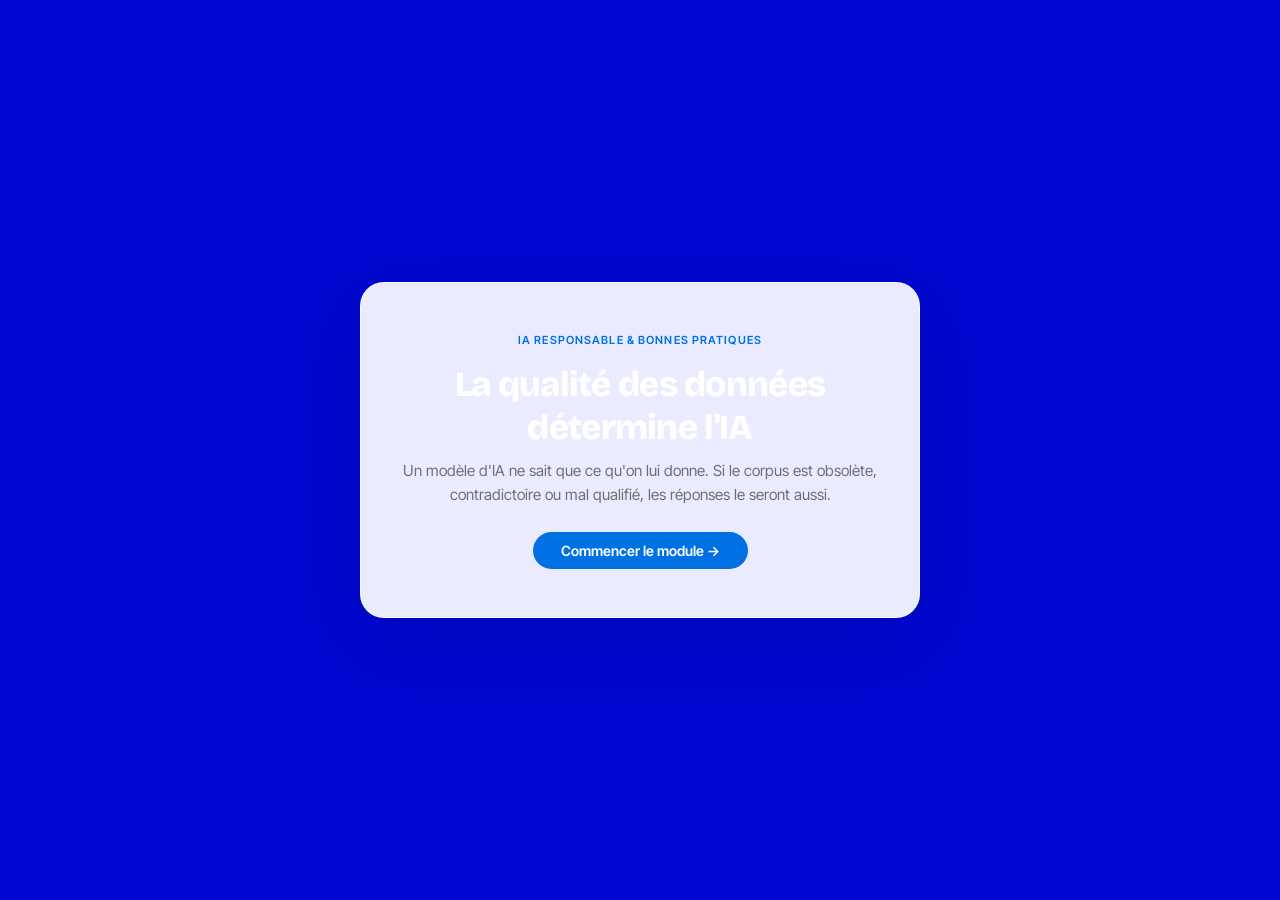
==== data/index.html @ 302d1ac9 "fix: retours client SNCF + remplacement des 9 vidéos d'intro Fixes : - Cover & celebration : carte b" ====
<!DOCTYPE html>
<html lang="fr"><head><meta charset="UTF-8"><meta name="viewport" content="width=device-width,initial-scale=1.0">
<title>Données — IA Responsable</title>
<link rel="stylesheet" href="css/style.css">
<link rel="stylesheet" href="../_shared/scenario.css">
<link href="https://fonts.googleapis.com/css2?family=Bricolage+Grotesque:wght@400;500;600;700;800&family=Inter+Tight:wght@300;400;500;600;700&display=swap" rel="stylesheet">
</head><body>
<div class="cover-page" id="coverPage" style="background:#0008CF">

  <div class="cover-content" style="color:#fff">
    <div class="cover-subtitle">IA Responsable &amp; Bonnes Pratiques</div>
    <h1>La qualité des données détermine l'IA</h1>
    <p>Un modèle d'IA ne sait que ce qu'on lui donne. Si le corpus est obsolète, contradictoire ou mal qualifié, les réponses le seront aussi.</p>
    <button class="cover-start-btn" id="coverStartBtn">Commencer le module &#8594;</button>
  </div>
</div>
<div class="course-layout">
<aside class="sidebar" role="navigation" style="display:none"></aside>
<main class="main-content">
<div class="step-container active" id="step-0">
  <div class="step-hero">
    <div class="step-number">Étape 1 sur 7</div>
    <h2>Introduction</h2>
    <p class="hero-subtitle">La qualité des données conditionne la fiabilité d'un système d'IA. Découvrons pourquoi.</p>
  </div>
<div class="content-section" style="text-align:center"><div class="video-intro animate-in"><video controls playsinline style="max-width:100%;width:100%;border-radius:14px"><source src="intro.mp4" type="video/mp4"></video></div></div>
<div class="content-section">

  </div>
</div>
<div class="step-container" id="step-1">
  <div class="step-hero">
    <div class="step-number">Étape 2 sur 7</div>
    <h2>Impact d'un corpus de mauvaise qualité</h2>
    <p class="hero-subtitle">Trois dimensions clés dans un système RAG.</p>
  </div>
<div class="content-section">
  <div class="animate-in"><p>Un système <strong>RAG</strong> (Retrieval-Augmented Generation) recherche d'abord les documents pertinents dans un corpus, puis génère une réponse à partir de ces documents. La qualité du corpus conditionne la qualité des réponses.</p></div>
  <div class="animate-in"><p>Quand la donnée n'est pas maîtrisée, les <strong>conséquences</strong> apparaissent dans trois dimensions :</p>
  <ol>
    <li><strong>Data drift</strong> &rarr; Les documents indexés deviennent obsolètes alors que les procédures évoluent.</li>
    <li><strong>Contradictions</strong> &rarr; Plusieurs versions d'un même document coexistent et l'IA alterne ses réponses.</li>
    <li><strong>Traçabilité</strong> &rarr; Sans citation des sources, impossible de vérifier ou corriger une réponse.</li>
  </ol></div>
  <div class="divider"></div>
  <div class="matching-container animate-in">
    <h4>Complétez les phrases</h4>
    <p style="font-size:.85rem;color:var(--text-muted)">Associez chaque problème de données à un exemple concret.</p>
    <div class="matching-grid">
      <div class="match-col match-left">
        <div class="match-item" role="button" tabindex="0" data-match="0">Data drift</div>
        <div class="match-item" role="button" tabindex="0" data-match="1">Contradictions entre documents</div>
        <div class="match-item" role="button" tabindex="0" data-match="2">Absence de traçabilité</div>
      </div>
      <div class="match-col match-right">
        <div class="match-item" role="button" tabindex="0" data-match="1">Deux versions d'une note RH coexistent : un agent reçoit 2 jours de congés, un autre 3 jours pour la même demande.</div>
        <div class="match-item" role="button" tabindex="0" data-match="0">Une procédure de maintenance a été révisée en 2025, mais le corpus contient encore la version de 2023.</div>
        <div class="match-item" role="button" tabindex="0" data-match="2">L'IA fournit une réponse sans citer ses sources : impossible de la vérifier ou d'identifier le document à corriger.</div>
      </div>
    </div>
    <div class="dnd-feedback"></div>
  </div>


</div></div>
<div class="step-container" id="step-2">
  <div class="step-hero">
    <div class="step-number">Étape 3 sur 7</div>
    <h2>Quelles pratiques pour fiabiliser le corpus ?</h2>
    <p class="hero-subtitle">4 leviers concrets pour garantir la qualité des données qui alimentent l'IA.</p>
  </div>
<div class="content-section">
    <div class="flip-cards-grid animate-in">
      <div class="flip-card"><div class="flip-card-inner"><div class="flip-card-front"><h4>Qualification du corpus</h4><span class="flip-hint">Cliquez pour découvrir</span></div><div class="flip-card-back"><p>Avant indexation, chaque document doit être qualifié : date de validité, propriétaire identifié, statut confirmé (en vigueur, archivé, brouillon). Les documents périmés ou en doublon sont exclus. C'est le principe du « corpus IA Ready » : rien n'entre sans validation préalable.</p><span class="flip-hint">Cliquez pour fermer</span></div></div></div>
      <div class="flip-card"><div class="flip-card-inner"><div class="flip-card-front"><h4>Revues régulières</h4><span class="flip-hint">Cliquez pour découvrir</span></div><div class="flip-card-back"><p>Mettez en place des cycles de revue trimestriels avec les experts métier. Vérifiez que les documents indexés correspondent aux versions en vigueur. Automatisez les alertes lorsqu'un document source est modifié sans que le corpus IA soit synchronisé. Objectif : aucun document obsolète ne reste plus de 30 jours.</p><span class="flip-hint">Cliquez pour fermer</span></div></div></div>
      <div class="flip-card"><div class="flip-card-inner"><div class="flip-card-front"><h4>Traçabilité des sources</h4><span class="flip-hint">Cliquez pour découvrir</span></div><div class="flip-card-back"><p>Chaque réponse de l'IA doit citer explicitement le ou les documents sources : titre, date de mise à jour, propriétaire. L'utilisateur peut alors vérifier la pertinence de la source et signaler une incohérence. La traçabilité transforme l'IA en assistant vérifiable et corrigeable.</p><span class="flip-hint">Cliquez pour fermer</span></div></div></div>
      <div class="flip-card"><div class="flip-card-inner"><div class="flip-card-front"><h4>Gouvernance automatisée</h4><span class="flip-hint">Cliquez pour découvrir</span></div><div class="flip-card-back"><p>Industrialisez les contrôles qualité : détection automatique des doublons, vérification de la fraîcheur, analyse de cohérence entre documents portant sur le même sujet, note de fiabilité. La gouvernance comme code remplace la gouvernance comme intention et garantit la qualité en continu.</p><span class="flip-hint">Cliquez pour fermer</span></div></div></div>
    </div>
<div class="animate-in"><div class="highlight-box"><strong>Maîtriser la qualité des données ne demande pas une expertise technique avancée, mais une discipline structurée : qualifier, réviser, tracer, gouverner.</strong></div></div>
</div></div>
<div class="step-container" id="step-3">
  <div class="step-hero">
    <div class="step-number">Étape 4 sur 7</div>
    <h2>Scénario : un corpus IA en dérive</h2>
    <p class="hero-subtitle">Le chatbot interne se trompe sur des questions courantes. D'où ça vient ?</p>
  </div>
  <div class="content-section">
    <div class="scenario" data-scenario>
      <div class="scenario-context">
        <div class="scenario-persona-photo" style="background-image:url('../_shared/img/Lea.jpg')"></div>
        <div>
          <div class="scenario-persona-meta">Léa · Référente données</div>
          <p>Votre chatbot interne s'appuie sur un corpus de procédures internes (RAG). Depuis 3 semaines, les utilisateurs signalent des réponses incohérentes sur des questions de congés. Aucun changement n'a eu lieu côté modèle.</p>
        </div>
      </div>
      <p class="scenario-prompt">Quelle hypothèse vérifiez-vous en priorité ?</p>
      <div class="scenario-choices">
        <button type="button" class="scenario-choice" data-correct="false" data-feedback="<strong>Pas le bon niveau.</strong> Le modèle n'a pas changé. Le problème est presque toujours dans les <em>données</em> récupérées par le RAG, pas dans le modèle lui-même."><span class="scenario-choice-letter">A</span><span>Le modèle IA a vieilli, il faudrait le remplacer par une version plus récente.</span></button>
        <button type="button" class="scenario-choice" data-correct="true" data-feedback="<strong>Bonne réponse.</strong> Quand un chatbot RAG donne des réponses incohérentes alors que le modèle n'a pas changé, c'est le corpus qui a dérivé : nouvelle version de procédure mal indexée, ancienne version pas retirée, doublons. C'est la qualité des données, pas du modèle."><span class="scenario-choice-letter">B</span><span>Le corpus contient sans doute deux versions de la procédure congés, et le RAG renvoie tantôt l'une tantôt l'autre.</span></button>
        <button type="button" class="scenario-choice" data-correct="false" data-feedback="<strong>Pas la cause.</strong> Le bruit utilisateur est rarement la cause, surtout quand plusieurs personnes signalent la même incohérence. Le problème est en amont, dans le corpus."><span class="scenario-choice-letter">C</span><span>Les utilisateurs posent leurs questions de manière trop floue.</span></button>
      </div>
      <div class="scenario-feedback"></div>
    </div>
  </div>
</div>
<div class="step-container" id="step-4"><div class="step-hero"><div class="step-number">Étape 5 sur 7</div><h2>Quiz</h2><p class="hero-subtitle">Testez vos connaissances.</p></div><div class="content-section"><div class="quiz-container"><div class="quiz-score-bar animate-in"><span class="score-label">Score</span><div class="score-track"><div class="score-fill" style="width:0%"></div></div><span class="score-value" id="quizScoreVal">0%</span></div><div class="quiz-question animate-in"><div class="quiz-timer"><span>&#9201;</span><div class="quiz-timer-bar"><div class="quiz-timer-fill"></div></div></div><div class="question-number">Question 1 / 2</div><h4>Dans un système RAG, que signifie « l'IA ne sait que ce que son corpus lui donne » ?</h4><div class="quiz-options"><div class="quiz-option" role="button" tabindex="0" data-correct="false"><span class="option-letter">A</span><span>L'IA invente toujours ses réponses à partir de ses connaissances générales.</span></div><div class="quiz-option" role="button" tabindex="0" data-correct="true"><span class="option-letter">B</span><span>L'IA cherche d'abord dans un corpus interne, puis génère sa réponse à partir de ces documents.</span></div><div class="quiz-option" role="button" tabindex="0" data-correct="false"><span class="option-letter">C</span><span>L'IA recopie mot pour mot les documents du corpus sans reformulation.</span></div></div><button class="quiz-validate-btn" disabled>Valider</button><div class="quiz-feedback" data-correct-text="Exact. Un RAG fonctionne en deux temps : récupération puis génération. La qualité du corpus détermine la qualité de la réponse." data-incorrect-text="Réponse B. L'IA cherche d'abord dans le corpus, puis génère sa réponse à partir des documents trouvés."></div></div><div class="quiz-question animate-in"><div class="quiz-timer"><span>&#9201;</span><div class="quiz-timer-bar"><div class="quiz-timer-fill"></div></div></div><div class="question-number">Question 2 / 2</div><h4>Qu'est-ce que le « data drift » dans le contexte d'un corpus IA ?</h4><div class="quiz-options"><div class="quiz-option" role="button" tabindex="0" data-correct="false"><span class="option-letter">A</span><span>Une panne serveur entraînant une perte de données.</span></div><div class="quiz-option" role="button" tabindex="0" data-correct="true"><span class="option-letter">B</span><span>Les documents indexés deviennent obsolètes parce que les procédures évoluent sans mise à jour du corpus.</span></div><div class="quiz-option" role="button" tabindex="0" data-correct="false"><span class="option-letter">C</span><span>L'IA modifie elle-même les documents du corpus.</span></div></div><button class="quiz-validate-btn" disabled>Valider</button><div class="quiz-feedback" data-correct-text="Exact. Le data drift est l'écart progressif entre le corpus et la réalité en vigueur. Les revues régulières le préviennent." data-incorrect-text="Réponse B. Le data drift désigne l'obsolescence progressive du corpus quand les évolutions métier ne sont pas répercutées."></div></div><div class="quiz-retry-msg" style="display:none"><p>Score insuffisant.</p><button class="quiz-retry-btn quiz-validate-btn">Revoir</button></div></div></div></div><div class="step-container" id="step-5"><div class="step-hero"><div class="step-number">Étape 6 sur 7</div><h2>Synthèse</h2><p class="hero-subtitle">Ce que vous avez appris.</p></div><div class="content-section"><div class="animate-in"><div class="progress-circle-wrap"><div class="progress-circle"><svg width="180" height="180" viewBox="0 0 180 180"><circle class="bg" cx="90" cy="90" r="78"/><circle class="fg-stroke" cx="90" cy="90" r="78" stroke-dasharray="490.09" stroke-dashoffset="490.09"/></svg><div class="circle-text">—</div></div></div></div><div class="animate-in"><div class="highlight-box"><strong>Félicitations &#127881; ! Vous avez exploré les enjeux de qualité des données dans un système d'IA et les pratiques pour fiabiliser un corpus.</strong></div></div><div class="animate-in"><h3>Vous avez appris à :</h3><ol class="numbered-list"><li><span><strong>Comprendre le mécanisme RAG</strong> : récupération de documents puis génération de la réponse, et l'impact direct de la qualité du corpus sur la fiabilité des réponses.</span></li><li><span><strong>Identifier les principaux risques</strong> : data drift, contradictions entre documents, absence de traçabilité des sources.</span></li><li><span><strong>Appliquer quatre pratiques clés</strong> : qualification du corpus, revues régulières, traçabilité systématique des sources et gouvernance automatisée.</span></li></ol></div><div class="animate-in"><p>Ces leviers permettent d'obtenir des réponses <strong>plus fiables, à jour et vérifiables</strong>, tout en réduisant les risques liés à des données mal maîtrisées.</p></div></div></div><div class="step-container" id="step-6"><div class="step-celebration"><div class="celebration-grid" id="celebGrid"></div><div class="celebration-content"><div class="badge-icon">&#9878;</div><h2>Félicitations !</h2><p>Vous avez terminé le module <strong>Données — IA Responsable</strong></p><p class="celebration-sub">Appliquez ces bonnes pratiques au quotidien.</p><div class="badge-message"></div></div></div></div><div class="step-navigation"><div class="nav-progress"><div class="progress-bar-bg"><div class="progress-bar-fill"></div></div></div><div class="nav-row"><button class="nav-btn" id="prevBtn" disabled>&#9650;</button><div class="breadcrumb" id="breadcrumb"><span class="breadcrumb-item"><span class="breadcrumb-link active" data-step="0"><span class="step-num">1</span></span></span><span class="breadcrumb-item"><span class="breadcrumb-link" data-step="1"><span class="step-num">2</span></span></span><span class="breadcrumb-item"><span class="breadcrumb-link" data-step="2"><span class="step-num">3</span></span></span><span class="breadcrumb-item"><span class="breadcrumb-link" data-step="3"><span class="step-num">4</span></span></span><span class="breadcrumb-item"><span class="breadcrumb-link" data-step="4"><span class="step-num">5</span></span></span><span class="breadcrumb-item"><span class="breadcrumb-link" data-step="5"><span class="step-num">6</span></span></span><span class="breadcrumb-item"><span class="breadcrumb-link" data-step="6"><span class="step-num">7</span></span></span></div><button class="nav-btn primary" id="nextBtn">&#9660;</button></div></div></main></div><script src="js/scorm.js"></script><script src="js/app.js"></script>
<script src="../_shared/scenario.js"></script>
</body></html>
---- data/css/style.css ----
:root{--brand:#0071e3;--brand-hover:#0077ED;--brand-light:rgba(0,113,227,0.04);--text-primary:#1d1d1f;--text-secondary:#6e6e73;--text-muted:#86868b;--bg:#f5f5f7;--bg-white:#fbfbfd;--border:rgba(0,0,0,0.06);--glass:rgba(255,255,255,0.7);--blur:24px;--success:#34c759;--warning:#ff9f0a;--danger:#ff3b30;--r:14px;--rs:10px;--pill:980px;--tr:0.35s ease}
*,*::before,*::after{box-sizing:border-box;margin:0;padding:0}
html{scroll-behavior:smooth}
body{font-family:"Inter Tight",-apple-system,system-ui,sans-serif;background:var(--bg-white);color:var(--text-primary);line-height:1.7;font-size:15px;-webkit-font-smoothing:antialiased}
h1,h2,h3,h4{font-family:"Bricolage Grotesque",system-ui,sans-serif;line-height:1.2;letter-spacing:-0.02em}
@keyframes fadeIn{from{opacity:0;transform:translateY(8px)}to{opacity:1;transform:translateY(0)}}
@keyframes conic-spin{to{transform:rotate(360deg)}}
@keyframes shimmer{0%{background-position:200% 0}100%{background-position:-200% 0}}
@keyframes bounce-down{0%,100%{transform:translateY(0)}50%{transform:translateY(6px)}}
@keyframes pixel-fade{0%{opacity:0}30%{opacity:.8}100%{opacity:0}}
@keyframes shake{25%{transform:translateX(-4px)}75%{transform:translateX(4px)}}

/* COVER */
.cover-page{position:fixed;inset:0;z-index:9999;display:flex;align-items:center;justify-content:center;background:var(--bg-white);transition:opacity .5s ease}
.cover-grid{position:absolute;inset:0;display:grid;gap:1px;pointer-events:none}
.cover-grid .pixel{border:.5px solid var(--border);pointer-events:auto;transition:background .3s,opacity .5s}
.cover-content{position:relative;z-index:20;text-align:center;max-width:560px;padding:48px 40px;background:rgba(255,255,255,0.92);backdrop-filter:saturate(160%) blur(16px);-webkit-backdrop-filter:saturate(160%) blur(16px);border-radius:24px;box-shadow:0 24px 80px rgba(0,0,0,0.08),0 2px 8px rgba(0,0,0,0.04);border:.5px solid rgba(255,255,255,0.7)}
.cover-subtitle{font-size:.7rem;text-transform:uppercase;letter-spacing:.1em;color:var(--brand);font-weight:600;margin-bottom:14px}
.cover-content h1{font-size:2.2rem;font-weight:800;margin-bottom:10px}
.cover-content p{font-size:.95rem;color:var(--text-secondary);margin-bottom:24px;line-height:1.6}
.cover-start-btn,.step-next-btn,.quiz-validate-btn,.nav-btn.primary,.dnd-check-btn{display:inline-flex;align-items:center;gap:6px;padding:10px 28px;background:var(--brand);color:#fff;border:none;border-radius:var(--pill);font-size:.88rem;font-weight:600;cursor:pointer;transition:all var(--tr);position:relative;overflow:hidden;font-family:"Inter Tight",sans-serif}
.cover-start-btn:hover,.step-next-btn:hover,.quiz-validate-btn:hover,.nav-btn.primary:hover{background:var(--brand-hover);transform:translateY(-1px);box-shadow:0 6px 20px rgba(0,113,227,.2)}
.cover-start-btn::before,.step-next-btn::before,.nav-btn.primary::before{content:"";position:absolute;top:-150%;left:0;right:0;height:400%;background:conic-gradient(transparent 200deg,rgba(255,255,255,.4));animation:conic-spin 4s linear infinite;z-index:-2}
.cover-start-btn::after,.step-next-btn::after,.nav-btn.primary::after{content:"";position:absolute;inset:1.5px;background:var(--brand);border-radius:var(--pill);z-index:-1}
.cover-start-btn:hover::after,.step-next-btn:hover::after,.nav-btn.primary:hover::after{background:var(--brand-hover)}
.quiz-validate-btn:disabled,.dnd-check-btn:disabled{opacity:.3;cursor:not-allowed;transform:none}

/* SIDEBAR NAV */
.step-navigation{position:fixed;top:0;left:0;bottom:0;width:64px;z-index:500;background:var(--glass);backdrop-filter:saturate(180%) blur(var(--blur));-webkit-backdrop-filter:saturate(180%) blur(var(--blur));border-right:.5px solid var(--border);display:flex;flex-direction:column;align-items:center}
.nav-progress{width:3px;flex:0 0 auto;background:rgba(0,0,0,.03);margin:0 auto}
.nav-progress .progress-bar-bg{width:3px;height:100%;background:transparent;overflow:hidden}
.nav-progress .progress-bar-fill,.progress-bar-fill{width:100%;background:linear-gradient(180deg,#7B2FFF,#0071e3,#5ac8fa);background-size:100% 200%;animation:shimmer 3s ease infinite;transition:height .6s ease}
.nav-row{display:flex;flex-direction:column;align-items:center;gap:12px;padding:16px 0;flex:1;justify-content:center;width:100%}
.nav-btn{display:inline-flex;align-items:center;justify-content:center;width:30px;height:30px;padding:0;border:.5px solid var(--border);background:#fff;color:var(--text-primary);border-radius:50%;font-size:.7rem;font-weight:600;cursor:pointer;transition:all var(--tr);flex-shrink:0;overflow:hidden;text-overflow:clip;white-space:nowrap}
.nav-btn:hover{border-color:var(--brand);color:var(--brand)}
.nav-btn:disabled{opacity:.3;cursor:not-allowed}
.breadcrumb{display:flex;flex-direction:column;align-items:center;gap:6px;overflow:visible;flex-shrink:0}
.breadcrumb-link{display:inline-flex;align-items:center;justify-content:center;padding:0;border-radius:50%;font-size:0;cursor:pointer;transition:all var(--tr);border:none}
.breadcrumb-link:hover .step-num{border-color:var(--brand);color:var(--brand);transform:scale(1.1)}
.breadcrumb-link .step-num{width:32px;height:32px;border-radius:50%;background:#fff;border:1.5px solid rgba(0,0,0,.1);display:inline-flex;align-items:center;justify-content:center;font-size:.72rem;font-weight:700;color:var(--text-muted);transition:all var(--tr)}
.breadcrumb-link.current .step-num{background:var(--brand);color:#fff;border-color:var(--brand);box-shadow:0 2px 8px rgba(0,113,227,.25)}
.breadcrumb-link.completed .step-num{background:var(--success);color:#fff;border-color:var(--success)}
.breadcrumb-link .step-label{display:none}
.breadcrumb-chevron{display:none}
.step-indicator{display:none}

/* MAIN CONTENT */
.sidebar{display:none}
.mobile-toggle{display:none}
.main-content{position:relative;margin:0 auto;max-width:800px;padding:20px 20px 20px 84px}
/* Slider one-step-at-a-time */
.step-container{
  display:none;flex-direction:column;justify-content:flex-start;align-items:center;
  padding:80px 20px 40px;
  opacity:0;
}
.step-container.active{
  display:flex;
  opacity:1;
  animation:slideInUp .4s ease both;
}
.step-container.slide-out{
  display:flex;
  flex-direction:column;
  justify-content:flex-start;
  align-items:center;
  position:fixed;
  top:0;left:0;right:0;bottom:0;
  z-index:600;
  pointer-events:none;
  padding:80px 20px 40px;
  background:var(--bg-white);
  animation:slideOutUp .3s ease both;
}
.step-container .step-hero{width:100%;max-width:680px}
.step-container .content-section{width:100%;max-width:680px}
@keyframes slideInUp{
  from{transform:translateY(50px);opacity:0}
  to{transform:translateY(0);opacity:1}
}
@keyframes slideOutUp{
  from{transform:translateY(0);opacity:1}
  to{transform:translateY(-50px);opacity:0}
}
.step-hero{text-align:center;padding:40px 24px 28px;border-bottom:.5px solid var(--border)}
.step-hero .step-number{font-size:.65rem;text-transform:uppercase;letter-spacing:.12em;color:var(--brand);font-weight:600;margin-bottom:6px}
.step-hero h2{font-size:1.6rem;font-weight:800;margin-bottom:8px}
.step-hero .hero-subtitle{font-size:.9rem;color:var(--text-secondary);max-width:540px;margin:0 auto;line-height:1.6}
.content-section{padding:24px 0;max-width:680px;margin:0 auto}
.content-section h3{font-size:1.15rem;font-weight:700;margin-bottom:10px}
.content-section h4{font-size:.95rem;font-weight:600;margin-bottom:6px;margin-top:18px}
.content-section p{margin-bottom:8px;color:var(--text-secondary);font-size:.87rem;line-height:1.75}
.content-section ul,.content-section ol{margin:6px 0 10px 16px}
.content-section li{margin-bottom:4px;color:var(--text-secondary);font-size:.87rem}
.content-section strong{color:var(--text-primary)}
.animate-in{opacity:0;transform:translateY(12px);transition:opacity .5s ease,transform .5s ease}
.divider{height:.5px;background:var(--border);margin:20px 0}

/* HIGHLIGHT BOX */
.highlight-box{border:.5px solid var(--border);background:#fff;padding:16px 18px;border-radius:var(--r);margin:14px 0}
.highlight-box.warning{background:rgba(255,159,10,.04);border-color:rgba(255,159,10,.1)}
.highlight-box.danger{background:rgba(255,59,48,.04);border-color:rgba(255,59,48,.1)}
.highlight-box.success{background:rgba(52,199,89,.04);border-color:rgba(52,199,89,.1)}
.highlight-box strong{display:block;margin-bottom:4px;font-size:.9rem}

/* COUNTERS */
.counter-row{display:flex;gap:10px;flex-wrap:wrap;margin:16px 0}
.counter-box{background:var(--glass);backdrop-filter:blur(16px);border-radius:var(--r);padding:20px 16px;text-align:center;flex:1;min-width:120px;position:relative;overflow:hidden}
.counter-box::before{content:"";position:absolute;inset:0;border-radius:var(--r);padding:1.5px;background:linear-gradient(90deg,var(--brand),rgba(255,255,255,.06),#5ac8fa);background-size:220% 220%;animation:shimmer 4s linear infinite;-webkit-mask:linear-gradient(#fff 0 0) content-box,linear-gradient(#fff 0 0);-webkit-mask-composite:xor;mask-composite:exclude;pointer-events:none}
.counter-num{font-family:"Bricolage Grotesque",sans-serif;font-size:1.8rem;font-weight:800;display:block;position:relative}
.counter-label{font-size:.7rem;color:var(--text-muted);margin-top:2px;font-weight:500;position:relative}

/* ACCORDION (FAQ toggle) */
.accordion{margin:14px 0;border-top:.5px solid var(--border)}
.accordion-item{border:none;border-bottom:.5px solid var(--border);background:transparent;border-radius:0;margin:0}
.accordion-header{padding:14px 0;cursor:pointer;display:flex;align-items:center;justify-content:space-between;font-weight:600;font-size:.88rem;gap:12px}
.accordion-header .icon{font-size:1.1rem;font-weight:300;color:var(--text-muted);transition:transform .3s ease}
.accordion-item.open .accordion-header .icon{transform:rotate(45deg);color:var(--brand)}
.accordion-body{max-height:0;overflow:hidden;transition:max-height .4s ease,opacity .3s ease;opacity:0}
.accordion-item.open .accordion-body{max-height:2000px;opacity:1}
.accordion-body-inner{padding:0 0 14px;font-size:.85rem;color:var(--text-secondary);line-height:1.75}

/* FLIP CARDS */
.flip-cards-grid{display:grid;grid-template-columns:repeat(auto-fit,minmax(220px,1fr));gap:14px;margin:18px 0}
.flip-card{cursor:pointer;border-radius:var(--r);overflow:hidden;transition:transform .2s ease,box-shadow .2s ease;min-height:160px}
.flip-card:hover{transform:translateY(-2px);box-shadow:0 8px 30px rgba(0,0,0,0.08)}
.flip-card-inner{width:100%;height:100%}
.flip-card-front{background:var(--brand);color:#fff;border-radius:var(--r);display:flex;flex-direction:column;align-items:center;justify-content:center;padding:24px 20px;text-align:center;min-height:160px}
.flip-card-front h4{font-size:.95rem;font-weight:700;margin-bottom:6px;color:#fff;line-height:1.3}
.flip-card-front .flip-hint{font-size:.7rem;opacity:.7;margin-top:10px;color:#fff}
.flip-card:nth-child(2) .flip-card-front{background:#5856d6}
.flip-card:nth-child(3) .flip-card-front{background:#34c759}
.flip-card:nth-child(4) .flip-card-front{background:#ff9f0a}
.flip-card:nth-child(5) .flip-card-front{background:#ff375f}
.flip-card:nth-child(6) .flip-card-front{background:#30b0c7}
.flip-card-back{background:#fff;border:1px solid rgba(0,0,0,0.06);border-radius:var(--r);padding:22px 20px;text-align:left;cursor:pointer;display:none;min-height:160px}
.flip-card-back h4{font-size:.88rem;font-weight:700;margin-bottom:8px;color:var(--text-primary);width:100%}
.flip-card-back p{font-size:.84rem;line-height:1.7;color:var(--text-secondary)}
.flip-card-back .flip-hint{font-size:.68rem;color:var(--brand);margin-top:12px;font-weight:500}

/* TABS */
.tabs-container{margin:14px 0}
.tabs-header{display:flex;border-bottom:.5px solid var(--border);overflow-x:auto}
.tab-btn{padding:8px 14px;background:none;border:none;border-bottom:2px solid transparent;cursor:pointer;font-size:.78rem;font-weight:600;color:var(--text-muted);transition:all var(--tr);white-space:nowrap;margin-bottom:-.5px}
.tab-btn:hover{color:var(--text-primary)}
.tab-btn.active{color:var(--brand);border-bottom-color:var(--brand)}
.tab-panel{display:none;padding:14px 0;animation:fadeIn .3s ease}
.tab-panel.active{display:block}

/* DND */
.dnd-container{margin:14px 0}
.dnd-sources{display:flex;flex-wrap:wrap;gap:6px;margin:10px 0}
.dnd-item{padding:7px 12px;background:#fff;border:.5px solid var(--border);border-radius:var(--rs);cursor:grab;font-size:.82rem;font-weight:500;transition:all var(--tr);user-select:none}
.dnd-item:hover{border-color:var(--brand)}
.dnd-targets{display:grid;grid-template-columns:1fr 1fr;gap:8px;margin:10px 0}
.dnd-zone{min-height:70px;border:1px dashed var(--border);border-radius:var(--r);padding:10px;background:rgba(0,0,0,.01)}
.dnd-zone h4{font-size:.72rem;color:var(--text-muted);margin:0 0 4px;font-weight:600}
.dnd-feedback{margin-top:8px;padding:8px 12px;border-radius:var(--rs);font-size:.82rem;display:none}

/* MATCHING */
.matching-container{margin:14px 0}
.matching-grid{display:flex;gap:16px;align-items:stretch;width:100%}
.match-col{display:flex;flex-direction:column;gap:6px;flex:1;min-width:0}
.match-item{padding:8px 10px;background:#fff;border:.5px solid var(--border);border-radius:var(--rs);cursor:pointer;font-size:.8rem;transition:all var(--tr);word-break:normal;white-space:normal;line-height:1.4}
.match-item:hover{border-color:var(--brand)}
.match-item.matched{border-color:var(--success);background:rgba(52,199,89,.04)}
.match-item.wrong{border-color:var(--danger);animation:shake .3s ease}
.match-lines{display:none}
.match-line{width:1px;height:12px;background:var(--border)}

/* SCENARIO */
.scenario-container{margin:14px 0}
.scenario-card{background:#fff;border:.5px solid var(--border);border-radius:var(--r);padding:20px}
.scenario-context{color:var(--text-secondary);margin-bottom:10px;padding:10px 12px;background:var(--bg);border-radius:var(--rs);font-size:.85rem;line-height:1.7;border-left:2px solid var(--brand)}
.scenario-card h4{margin-top:0;font-size:.92rem}
.scenario-choices{display:flex;flex-direction:column;gap:5px;margin:10px 0}
.scenario-choice{padding:10px 12px;background:var(--bg);border:.5px solid var(--border);border-radius:var(--rs);cursor:pointer;font-size:.85rem;transition:all var(--tr)}
.scenario-choice:hover{border-color:var(--brand)}
.scenario-result{display:none;padding:10px 14px;border-radius:var(--rs);margin-top:10px;font-size:.85rem;line-height:1.6}

/* SLIDER */
.slider-container{margin:14px 0}
.slider-container input[type=range]{width:100%;-webkit-appearance:none;height:4px;border-radius:2px;background:rgba(0,0,0,.06);outline:none}
.slider-container input[type=range]::-webkit-slider-thumb{-webkit-appearance:none;width:18px;height:18px;border-radius:50%;background:#fff;cursor:pointer;box-shadow:0 1px 3px rgba(0,0,0,.15),0 0 0 1px rgba(0,0,0,.04)}
.slider-labels{display:flex;justify-content:space-between;font-size:.65rem;color:var(--text-muted);margin-top:2px}
.slider-value{text-align:center;font-size:1rem;font-weight:700;margin:4px 0}

/* QUIZ */
.quiz-container{margin:16px 0}
.quiz-question{background:#fff;border:.5px solid var(--border);border-radius:var(--r);padding:20px;margin-bottom:12px}
.quiz-question h4{font-size:.92rem;font-weight:700;margin:0 0 10px}
.quiz-question .question-number{font-size:.62rem;text-transform:uppercase;letter-spacing:.08em;color:var(--brand);font-weight:600;margin-bottom:4px}
.quiz-options{display:flex;flex-direction:column;gap:5px}
.quiz-option{display:flex;align-items:center;gap:8px;padding:9px 12px;background:var(--bg);border:.5px solid var(--border);border-radius:var(--rs);cursor:pointer;font-size:.85rem;transition:all var(--tr)}
.quiz-option:hover{border-color:var(--brand)}
.option-letter{width:24px;height:24px;border-radius:50%;background:rgba(0,0,0,.04);display:flex;align-items:center;justify-content:center;font-weight:700;font-size:.7rem;flex-shrink:0;color:var(--text-muted)}
.quiz-feedback{display:none;margin-top:8px;padding:8px 12px;border-radius:var(--rs);font-size:.82rem;line-height:1.6}
.quiz-timer{display:flex;align-items:center;gap:6px;margin-bottom:6px;font-size:.7rem;color:var(--text-muted)}
.quiz-timer-bar{flex:1;height:2px;background:rgba(0,0,0,.04);border-radius:1px;overflow:hidden}
.quiz-timer-fill{height:100%;background:var(--brand);transition:width .1s linear}
.quiz-score-bar{margin:14px 0;padding:10px 14px;background:#fff;border:.5px solid var(--border);border-radius:var(--rs);display:flex;align-items:center;gap:10px}
.quiz-score-bar .score-label{font-size:.78rem;font-weight:600;white-space:nowrap}
.quiz-score-bar .score-track{flex:1;height:6px;background:rgba(0,0,0,.04);border-radius:3px;overflow:hidden}
.quiz-score-bar .score-fill{height:100%;background:var(--success);border-radius:3px;transition:width .4s ease}
.quiz-score-bar .score-value{font-size:.88rem;font-weight:700;min-width:30px;text-align:right}
.quiz-retry-msg{margin-top:12px;padding:12px 16px;background:rgba(255,59,48,.04);border:.5px solid rgba(255,59,48,.1);border-radius:var(--rs);text-align:center;font-size:.85rem}

/* VF, REVEAL, BLANKS, DEBATE, CHECKLIST */
.vf-container{margin:14px 0}
.vf-item{display:flex;align-items:center;justify-content:space-between;padding:10px 12px;background:#fff;border:.5px solid var(--border);border-radius:var(--rs);margin-bottom:5px;font-size:.85rem;transition:all var(--tr)}
.vf-item.answered{pointer-events:none}
.vf-btns{display:flex;gap:5px;flex-shrink:0}
.vf-btn{padding:4px 12px;border:.5px solid var(--border);border-radius:var(--pill);cursor:pointer;font-size:.75rem;font-weight:600;background:#fff;transition:all var(--tr)}
.vf-btn:hover{border-color:var(--brand)}
.vf-feedback{font-size:.72rem;margin-top:4px;padding:5px 8px;border-radius:var(--rs);display:none}
.vf-item.answered .vf-feedback{display:block}
.reveal-grid{display:grid;grid-template-columns:repeat(auto-fit,minmax(160px,1fr));gap:8px;margin:14px 0}
.reveal-card{background:var(--bg);border:.5px solid var(--border);border-radius:var(--r);padding:16px;cursor:pointer;text-align:center;min-height:90px;display:flex;align-items:center;justify-content:center;transition:all var(--tr);font-weight:600;font-size:.85rem}
.reveal-card:hover{border-color:var(--brand);transform:translateY(-1px)}
.reveal-card.revealed{background:#fff;font-weight:400;font-size:.8rem;text-align:left;cursor:default;border-color:var(--success)}
.reveal-card .reveal-label{font-size:.6rem;color:var(--text-muted);display:block;margin-top:4px}
.reveal-card.revealed .reveal-label{display:none}
.blanks-container{margin:14px 0}
.blanks-sentence{font-size:.9rem;line-height:2;padding:12px 14px;background:#fff;border:.5px solid var(--border);border-radius:var(--rs);margin-bottom:8px}
.blank-slot{display:inline-block;min-width:90px;border-bottom:1.5px dashed var(--brand);padding:1px 4px;margin:0 2px;font-weight:600;color:var(--brand);cursor:pointer}
.blank-options{display:flex;flex-wrap:wrap;gap:5px;margin-top:6px}
.blank-option{padding:4px 10px;background:#fff;border:.5px solid var(--border);border-radius:var(--pill);cursor:pointer;font-size:.8rem;transition:all var(--tr)}
.blank-option:hover{border-color:var(--brand)}
.blank-option.used{opacity:.2;pointer-events:none}
.debate-container{margin:14px 0}
.debate-question{font-size:.95rem;font-weight:600;margin-bottom:10px}
.debate-sides{display:grid;grid-template-columns:1fr 1fr;gap:8px}
.debate-side{padding:14px;background:#fff;border:.5px solid var(--border);border-radius:var(--r);cursor:pointer;text-align:center;transition:all var(--tr)}
.debate-side:hover{border-color:var(--brand);transform:translateY(-1px)}
.debate-side h4{margin:0 0 4px;font-size:.88rem}
.debate-side p{font-size:.78rem;color:var(--text-secondary);margin:0}
.debate-reveal{display:none;margin-top:10px;padding:12px;background:#fff;border:.5px solid var(--border);border-radius:var(--r);animation:fadeIn .3s ease}
.debate-reveal h4{font-size:.88rem;margin:0 0 4px;color:var(--brand)}
.checklist-container{margin:14px 0}
.checklist-item{display:flex;align-items:flex-start;gap:8px;padding:9px 12px;background:#fff;border:.5px solid var(--border);border-radius:var(--rs);margin-bottom:4px;cursor:pointer;font-size:.85rem;transition:all var(--tr)}
.checklist-item:hover{border-color:var(--brand)}
.checklist-item.checked{border-color:var(--success);background:rgba(52,199,89,.04)}
.checklist-check{width:18px;height:18px;border-radius:4px;border:1.5px solid var(--border);display:flex;align-items:center;justify-content:center;flex-shrink:0;font-size:.65rem;color:transparent;transition:all var(--tr)}
.checklist-item.checked .checklist-check{background:var(--success);border-color:var(--success);color:#fff}
.checklist-progress{margin-top:6px;font-size:.72rem;color:var(--text-muted);font-weight:500}

/* PROGRESS CIRCLE */
.progress-circle-wrap{display:flex;justify-content:center;margin:28px 0}
.progress-circle{width:180px;height:180px;position:relative;display:flex;align-items:center;justify-content:center}
.progress-circle svg{display:block;transform:rotate(-90deg)}
.progress-circle .bg{fill:none;stroke:rgba(0,0,0,.06);stroke-width:8}
.progress-circle .fg-stroke{fill:none;stroke:var(--brand);stroke-width:8;stroke-linecap:round;transition:stroke-dashoffset 1.2s ease}
.progress-circle .circle-text{position:absolute;inset:0;display:flex;align-items:center;justify-content:center;font-size:2rem;font-weight:800;color:var(--text-primary);letter-spacing:-0.02em}

/* BADGE */
.badge-container{text-align:center;padding:28px 20px}
.badge-icon{width:90px;height:90px;border-radius:50%;background:linear-gradient(135deg,var(--brand),#5ac8fa);color:#fff;font-size:2.2rem;display:flex;align-items:center;justify-content:center;margin:0 auto 14px;animation:fadeIn .5s ease}
.badge-container h2{font-size:1.3rem;margin-bottom:6px}
.badge-container p{color:var(--text-secondary);font-size:.88rem;max-width:380px;margin:0 auto}
.badge-message{margin-top:10px;padding:8px 14px;border-radius:var(--pill);font-size:.8rem;display:inline-block}

/* UTILS */
.two-columns{display:grid;grid-template-columns:1fr 1fr;gap:12px;margin:14px 0}
.column-card{background:#fff;border:.5px solid var(--border);border-radius:var(--r);padding:16px}
.column-card h4{margin-top:0}
.numbered-list{counter-reset:item;list-style:none;padding:0;margin:0}
.numbered-list li{counter-increment:item;display:flex;align-items:flex-start;gap:8px;margin-bottom:8px}
.numbered-list li::before{content:counter(item);width:20px;height:20px;border-radius:50%;background:var(--brand);color:#fff;display:flex;align-items:center;justify-content:center;font-weight:700;font-size:.68rem;flex-shrink:0;margin-top:2px}
.step-next-cta{text-align:center;padding:32px 20px 24px;margin-top:20px;border-top:.5px solid var(--border)}
.step-next-cta p{font-size:.75rem;color:var(--text-muted);margin-bottom:10px}
.step-next-btn .arrow{display:inline-block;transition:transform .3s ease}
.step-next-btn:hover .arrow{transform:translateX(4px)}
.scroll-hint{position:fixed;bottom:20px;left:50%;transform:translateX(-50%);z-index:400;display:flex;flex-direction:column;align-items:center;gap:3px;opacity:.5;transition:opacity .3s ease;pointer-events:none}
.scroll-hint.hidden{opacity:0}
.scroll-hint span{font-size:.65rem;color:var(--text-muted);font-weight:500}
.scroll-arrow{width:24px;height:24px;border:1px solid var(--border);border-radius:50%;display:flex;align-items:center;justify-content:center;background:var(--glass);animation:bounce-down 1.5s ease infinite}
.scroll-arrow::after{content:"";width:6px;height:6px;border-right:1px solid var(--text-muted);border-bottom:1px solid var(--text-muted);transform:rotate(45deg) translateY(-2px)}

/* RESPONSIVE */
@media(max-width:768px){
.main-content{padding:12px 12px 12px 62px}
.step-navigation{width:50px}
.nav-row{padding:8px 0;gap:8px}
.breadcrumb-link .step-num{width:26px;height:26px;font-size:.6rem}
.main-content{padding:12px 12px 12px 62px}
.step-hero{padding:28px 16px 20px}
.step-hero h2{font-size:1.2rem}
.content-section{padding:16px 0}
.two-columns,.dnd-targets,.debate-sides{grid-template-columns:1fr}
.flip-cards-grid{grid-template-columns:1fr}
.counter-row{flex-direction:column}
.matching-grid{flex-direction:column}
.match-col{width:100%}
}

/* COHESIVE COLOR SYSTEM */

.counter-box:nth-child(2) .counter-num{color:#5856d6}
.counter-box:nth-child(3) .counter-num{color:#34c759}

/* COMPLETION PAGE */
.completion-page{position:fixed;inset:0;z-index:9998;display:flex;align-items:center;justify-content:center;background:var(--bg-white);animation:fadeIn .6s ease}
.completion-page .cover-content h1{font-size:2.4rem;background:linear-gradient(135deg,var(--brand),#5ac8fa,#34c759);-webkit-background-clip:text;-webkit-text-fill-color:transparent;background-clip:text;margin-bottom:12px}
.completion-page .badge-icon{width:100px;height:100px;border-radius:50%;background:linear-gradient(135deg,var(--brand),#5ac8fa);color:#fff;font-size:2.4rem;display:flex;align-items:center;justify-content:center;animation:fadeIn .8s ease;box-shadow:0 12px 40px rgba(0,113,227,.15)}

/* LOCKED NEXT BUTTON */
.nav-btn.primary[disabled]{opacity:.3;cursor:not-allowed;transform:none;box-shadow:none}
.nav-btn.primary[disabled]::before{animation:none}
.step-next-btn[disabled]{opacity:.3;cursor:not-allowed;transform:none;box-shadow:none}
.step-next-btn[disabled]::before{animation:none}

/* NEXT STEP CTA - more enticing */
.step-next-cta {
  text-align: center;
  padding: 36px 20px 28px;
  margin-top: 24px;
  border-top: .5px solid var(--border);
  background: linear-gradient(180deg, transparent 0%, rgba(0,113,227,0.02) 100%);
}
.step-next-cta .next-teaser {
  font-size: .78rem;
  color: var(--text-muted);
  margin-bottom: 6px;
  font-weight: 500;
}
.step-next-cta .next-title {
  font-size: 1.1rem;
  font-weight: 700;
  color: var(--text-primary);
  margin-bottom: 14px;
  font-family: "Bricolage Grotesque", sans-serif;
}
.step-next-cta .next-preview {
  font-size: .8rem;
  color: var(--text-secondary);
  margin-bottom: 18px;
  max-width: 400px;
  margin-left: auto;
  margin-right: auto;
  line-height: 1.5;
}
.step-next-btn {
  padding: 12px 32px;
  font-size: .92rem;
  animation: pulse-glow 2s ease-in-out infinite;
}
@keyframes pulse-glow {
  0%, 100% { box-shadow: 0 4px 16px rgba(0,113,227,0.15); }
  50% { box-shadow: 0 8px 32px rgba(0,113,227,0.3); }
}
.step-next-btn:disabled { animation: none; }
.step-next-btn .arrow {
  display: inline-block;
  animation: nudge-right 1.5s ease-in-out infinite;
}
@keyframes nudge-right {
  0%, 100% { transform: translateX(0); }
  50% { transform: translateX(5px); }
}

/* CELEBRATION STEP (step 8) */
.step-celebration {
  position: relative;
  min-height: 56vh;
  margin-top: 12px;
  display: flex;
  align-items: center;
  justify-content: center;
  overflow: hidden;
}
.celebration-grid {
  position: absolute;
  inset: 0;
  display: grid;
  gap: 1px;
  pointer-events: none;
}
.celebration-grid .pixel {
  border: .5px solid var(--border);
  pointer-events: auto;
  transition: background .3s, opacity .5s;
}
.celebration-content {
  position: relative;
  z-index: 10;
  text-align: center;
  max-width: 500px;
  padding: 40px 32px;
  background: rgba(255,255,255,0.92);
  backdrop-filter: saturate(160%) blur(16px);
  -webkit-backdrop-filter: saturate(160%) blur(16px);
  border-radius: 24px;
  box-shadow: 0 24px 80px rgba(0,0,0,0.08), 0 2px 8px rgba(0,0,0,0.04);
  border: .5px solid rgba(255,255,255,0.7);
}
.celebration-content .badge-icon {
  width: 100px;
  height: 100px;
  border-radius: 50%;
  background: linear-gradient(135deg, var(--brand), #5ac8fa);
  color: #fff;
  font-size: 2.4rem;
  display: flex;
  align-items: center;
  justify-content: center;
  margin: 0 auto 20px;
  box-shadow: 0 12px 40px rgba(0,113,227,.15);
}
.celebration-content h2 {
  font-size: 2rem;
  font-weight: 800;
  background: linear-gradient(135deg, var(--brand), #5ac8fa, #34c759);
  -webkit-background-clip: text;
  -webkit-text-fill-color: transparent;
  background-clip: text;
  margin-bottom: 10px;
}
.celebration-content p {
  color: var(--text-secondary);
  font-size: .95rem;
  line-height: 1.6;
  margin-bottom: 6px;
}
.celebration-sub {
  font-size: .85rem !important;
  color: var(--text-muted) !important;
  max-width: 400px;
  margin: 8px auto 0 !important;
}



/* DND Reset button */
.dnd-check-btn + .quiz-validate-btn { background: #86868b !important; }
.dnd-check-btn + .quiz-validate-btn::before { display: none; }
.dnd-check-btn + .quiz-validate-btn::after { background: #86868b !important; }
.dnd-check-btn + .quiz-validate-btn:hover { background: #6e6e73 !important; }
.dnd-check-btn + .quiz-validate-btn:hover::after { background: #6e6e73 !important; }

/* MATCHING ARROWS */
.matching-container { position: relative; }
.matching-container svg.match-arrows {
  position: absolute;
  top: 0; left: 0;
  width: 100%; height: 100%;
  pointer-events: none;
  z-index: 5;
}
.match-arrow-line {
  stroke: var(--success);
  stroke-width: 2;
  stroke-linecap: round;
  fill: none;
  opacity: 0;
  transition: opacity 0.4s ease;
}
.match-arrow-line.visible {
  opacity: 1;
}
/* Matched items get a subtle dot indicator */
.match-item.matched::after {
  content: '✓';
  position: absolute;
  right: 8px; top: 50%;
  transform: translateY(-50%);
  color: var(--success);
  font-size: 0.75rem;
  font-weight: 700;
}
.match-item { position: relative; }
/* Hide the static match-lines divs */
.match-lines { display: none !important; }

/* VIDEO INTRO */
.video-intro {
  margin: 16px auto;
  max-width: 540px;
  border-radius: 10px;
  overflow: hidden;
  border: .5px solid var(--border);
}
.video-intro video {
  width: 100%;
  display: block;
}
---- _shared/scenario.css ----
/* =========================================================================
   SCENARIO.CSS — Composant scénario interactif (étape 4)
   + Fixes globaux d'overflow texte (chargé après css/style.css → override)
   ========================================================================= */

/* === FIX: flip cards qui coupent le texte au verso === */
.flip-card {
  overflow: visible !important;
  min-height: auto !important;
  height: auto;
}
.flip-card-front,
.flip-card-back {
  min-height: 180px !important;
  height: auto !important;
}
.flip-card-back {
  word-break: normal;
  hyphens: auto;
}
.flip-card-back p {
  font-size: .85rem;
  line-height: 1.55;
}

/* === FIX: matching grid mieux proportionné + padding === */
.matching-grid {
  grid-template-columns: 1fr 1.6fr !important;
  gap: 12px !important;
  align-items: start !important;
}
.match-col {
  gap: 10px !important;
}
.match-item {
  padding: 14px 16px !important;
  font-size: .88rem !important;
  line-height: 1.55 !important;
  word-break: normal;
  hyphens: auto;
  overflow-wrap: break-word;
  min-height: 56px;
  display: flex;
  align-items: center;
}

/* === FIX: quiz et scenario === */
.quiz-option, .scenario-choice {
  word-break: normal;
  hyphens: auto;
  overflow-wrap: break-word;
  line-height: 1.55;
}

/* Mobile : single column comme avant */
@media (max-width: 720px) {
  .matching-grid {
    grid-template-columns: 1fr !important;
  }
}

/* === FIX: highlight box texte qui déborde === */
.highlight-box {
  word-wrap: break-word;
  overflow-wrap: break-word;
}



.scenario {
  max-width: 680px;
  margin: 24px auto 0;
  padding: 0;
  width: 100%;
}

.scenario-context {
  display: grid;
  grid-template-columns: 88px 1fr;
  gap: 20px;
  align-items: flex-start;
  padding: 24px;
  background: #fff;
  border: .5px solid var(--border);
  border-radius: var(--r);
  margin-bottom: 28px;
  text-align: left;
}

.scenario-persona-photo {
  width: 88px;
  height: 88px;
  border-radius: 50%;
  background-size: cover;
  background-position: center;
  border: 2px solid var(--brand);
  flex-shrink: 0;
}

.scenario-persona-meta {
  font-size: .72rem;
  text-transform: uppercase;
  letter-spacing: .08em;
  color: var(--brand);
  font-weight: 600;
  margin-bottom: 8px;
}

.scenario-context p {
  font-size: .92rem;
  line-height: 1.65;
  color: var(--text-secondary);
  margin: 0 0 8px;
}

.scenario-context p:last-child { margin-bottom: 0; }
.scenario-context strong { color: var(--text-primary); }

.scenario-prompt {
  font-size: 1rem;
  font-weight: 600;
  color: var(--text-primary);
  margin: 0 0 16px;
  text-align: left;
}

.scenario-choices {
  display: flex;
  flex-direction: column;
  gap: 10px;
  margin-bottom: 20px;
}

.scenario-choice {
  display: flex;
  align-items: flex-start;
  gap: 14px;
  padding: 14px 18px;
  background: #fff;
  border: .5px solid var(--border);
  border-radius: var(--r);
  cursor: pointer;
  font-family: inherit;
  font-size: .9rem;
  line-height: 1.55;
  text-align: left;
  color: var(--text-primary);
  transition: all var(--tr);
  width: 100%;
}

.scenario-choice:hover:not(:disabled) {
  border-color: var(--brand);
  background: var(--brand-light);
  transform: translateY(-1px);
}

.scenario-choice:disabled { cursor: default; }

.scenario-choice.correct {
  border-color: var(--success);
  background: rgba(52, 199, 89, .06);
}

.scenario-choice.incorrect {
  border-color: var(--warning);
  background: rgba(255, 159, 10, .06);
}

.scenario-choice-letter {
  display: inline-flex;
  align-items: center;
  justify-content: center;
  width: 26px;
  height: 26px;
  flex-shrink: 0;
  border: 1px solid rgba(0, 0, 0, .15);
  border-radius: 50%;
  font-family: monospace;
  font-size: .8rem;
  font-weight: 600;
  color: var(--text-muted);
  margin-top: 1px;
}

.scenario-choice.correct .scenario-choice-letter {
  background: var(--success);
  border-color: var(--success);
  color: #fff;
}

.scenario-choice.incorrect .scenario-choice-letter {
  background: var(--warning);
  border-color: var(--warning);
  color: #fff;
}

.scenario-feedback {
  display: none;
  padding: 18px 20px;
  border-radius: var(--r);
  font-size: .87rem;
  line-height: 1.65;
  margin-top: 4px;
  text-align: left;
}

.scenario-feedback.visible {
  display: block;
  animation: fadeIn .35s ease;
}

.scenario-feedback.correct {
  background: rgba(52, 199, 89, .06);
  border-left: 2px solid var(--success);
  color: var(--text-primary);
}

.scenario-feedback.incorrect {
  background: rgba(255, 159, 10, .06);
  border-left: 2px solid var(--warning);
  color: var(--text-primary);
}

.scenario-feedback strong { color: var(--text-primary); }
.scenario-feedback em { font-style: italic; color: var(--text-primary); }

@media (max-width: 560px) {
  .scenario-context {
    grid-template-columns: 1fr;
    text-align: center;
  }
  .scenario-persona-photo {
    margin: 0 auto;
  }
  .scenario-context > div { text-align: left; }
}
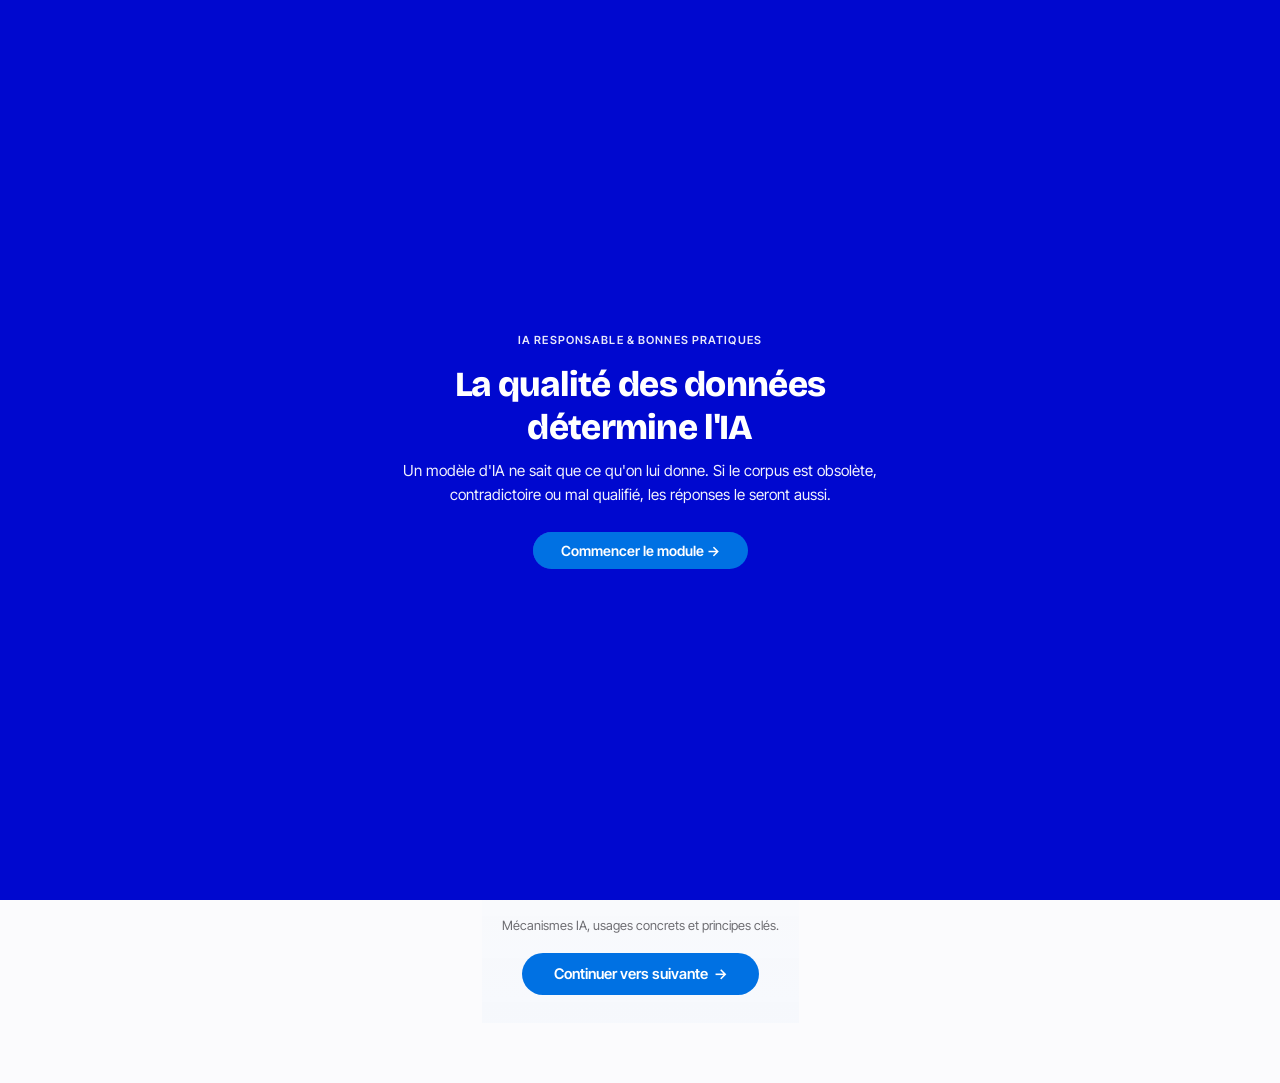
==== commit 7bb67ca6: "fix: uniformiser nav (top-nav partout) + vidéo intro 2x plus grande - 9 modules sur 10 étaient encor" ====
--- a/data/index.html
+++ b/data/index.html
@@ -23,7 +23,7 @@
     <h2>Introduction</h2>
     <p class="hero-subtitle">La qualité des données conditionne la fiabilité d'un système d'IA. Découvrons pourquoi.</p>
   </div>
-<div class="content-section" style="text-align:center"><div class="video-intro animate-in"><video controls playsinline style="max-width:100%;width:100%;border-radius:14px"><source src="intro.mp4" type="video/mp4"></video></div></div>
+<div class="content-section" style="text-align:center;max-width:1080px"><div class="video-intro animate-in"><video controls playsinline style="max-width:100%;width:100%;border-radius:14px"><source src="intro.mp4" type="video/mp4"></video></div></div>
 <div class="content-section">
 
   </div>
--- a/data/css/style.css
+++ b/data/css/style.css
@@ -14,7 +14,7 @@
 .cover-page{position:fixed;inset:0;z-index:9999;display:flex;align-items:center;justify-content:center;background:var(--bg-white);transition:opacity .5s ease}
 .cover-grid{position:absolute;inset:0;display:grid;gap:1px;pointer-events:none}
 .cover-grid .pixel{border:.5px solid var(--border);pointer-events:auto;transition:background .3s,opacity .5s}
-.cover-content{position:relative;z-index:20;text-align:center;max-width:560px;padding:48px 40px;background:rgba(255,255,255,0.92);backdrop-filter:saturate(160%) blur(16px);-webkit-backdrop-filter:saturate(160%) blur(16px);border-radius:24px;box-shadow:0 24px 80px rgba(0,0,0,0.08),0 2px 8px rgba(0,0,0,0.04);border:.5px solid rgba(255,255,255,0.7)}
+.cover-content{position:relative;z-index:20;text-align:center;max-width:560px;padding:40px}.cover-content,.cover-content h1,.cover-content p,.cover-subtitle{color:#fff !important}.cover-subtitle{opacity:.9}.cover-content p{opacity:.95}
 .cover-subtitle{font-size:.7rem;text-transform:uppercase;letter-spacing:.1em;color:var(--brand);font-weight:600;margin-bottom:14px}
 .cover-content h1{font-size:2.2rem;font-weight:800;margin-bottom:10px}
 .cover-content p{font-size:.95rem;color:var(--text-secondary);margin-bottom:24px;line-height:1.6}
@@ -25,29 +25,26 @@
 .cover-start-btn:hover::after,.step-next-btn:hover::after,.nav-btn.primary:hover::after{background:var(--brand-hover)}
 .quiz-validate-btn:disabled,.dnd-check-btn:disabled{opacity:.3;cursor:not-allowed;transform:none}
 
-/* SIDEBAR NAV */
-.step-navigation{position:fixed;top:0;left:0;bottom:0;width:64px;z-index:500;background:var(--glass);backdrop-filter:saturate(180%) blur(var(--blur));-webkit-backdrop-filter:saturate(180%) blur(var(--blur));border-right:.5px solid var(--border);display:flex;flex-direction:column;align-items:center}
-.nav-progress{width:3px;flex:0 0 auto;background:rgba(0,0,0,.03);margin:0 auto}
-.nav-progress .progress-bar-bg{width:3px;height:100%;background:transparent;overflow:hidden}
-.nav-progress .progress-bar-fill,.progress-bar-fill{width:100%;background:linear-gradient(180deg,#7B2FFF,#0071e3,#5ac8fa);background-size:100% 200%;animation:shimmer 3s ease infinite;transition:height .6s ease}
-.nav-row{display:flex;flex-direction:column;align-items:center;gap:12px;padding:16px 0;flex:1;justify-content:center;width:100%}
-.nav-btn{display:inline-flex;align-items:center;justify-content:center;width:30px;height:30px;padding:0;border:.5px solid var(--border);background:#fff;color:var(--text-primary);border-radius:50%;font-size:.7rem;font-weight:600;cursor:pointer;transition:all var(--tr);flex-shrink:0;overflow:hidden;text-overflow:clip;white-space:nowrap}
+/* NAV TOP */
+.step-navigation{position:fixed;top:0;left:0;right:0;z-index:500;background:var(--glass);backdrop-filter:saturate(180%) blur(var(--blur));-webkit-backdrop-filter:saturate(180%) blur(var(--blur));border-bottom:.5px solid var(--border)}
+.nav-progress{height:3px;background:rgba(0,0,0,.03)}
+.nav-progress .progress-bar-bg{height:3px;background:transparent;border-radius:0;overflow:hidden;width:100%}
+.nav-progress .progress-bar-fill,.progress-bar-fill{height:100%;background:linear-gradient(90deg,#7B2FFF,#0071e3,#5ac8fa);background-size:200% 100%;animation:shimmer 3s ease infinite;transition:width .6s ease}
+.nav-row{display:flex;align-items:center;justify-content:space-between;padding:8px 24px;max-width:900px;margin:0 auto}
+.nav-btn{display:inline-flex;align-items:center;gap:4px;padding:6px 16px;border:.5px solid var(--border);background:#fff;color:var(--text-primary);border-radius:var(--pill);font-size:.78rem;font-weight:600;cursor:pointer;transition:all var(--tr)}
 .nav-btn:hover{border-color:var(--brand);color:var(--brand)}
 .nav-btn:disabled{opacity:.3;cursor:not-allowed}
-.breadcrumb{display:flex;flex-direction:column;align-items:center;gap:6px;overflow:visible;flex-shrink:0}
-.breadcrumb-link{display:inline-flex;align-items:center;justify-content:center;padding:0;border-radius:50%;font-size:0;cursor:pointer;transition:all var(--tr);border:none}
-.breadcrumb-link:hover .step-num{border-color:var(--brand);color:var(--brand);transform:scale(1.1)}
-.breadcrumb-link .step-num{width:32px;height:32px;border-radius:50%;background:#fff;border:1.5px solid rgba(0,0,0,.1);display:inline-flex;align-items:center;justify-content:center;font-size:.72rem;font-weight:700;color:var(--text-muted);transition:all var(--tr)}
-.breadcrumb-link.current .step-num{background:var(--brand);color:#fff;border-color:var(--brand);box-shadow:0 2px 8px rgba(0,113,227,.25)}
-.breadcrumb-link.completed .step-num{background:var(--success);color:#fff;border-color:var(--success)}
-.breadcrumb-link .step-label{display:none}
-.breadcrumb-chevron{display:none}
+.breadcrumb{display:flex;align-items:center;flex:1;margin:0 10px;overflow-x:auto;gap:0}
+.breadcrumb-link{display:inline-flex;align-items:center;gap:3px;padding:3px 8px;border-radius:var(--pill);font-size:.68rem;font-weight:500;color:var(--text-muted);cursor:pointer;transition:all var(--tr);white-space:nowrap;border:1px solid transparent}
+.breadcrumb-link:hover{background:rgba(0,0,0,.03);color:var(--text-primary)}
+.breadcrumb-link .step-num{width:16px;height:16px;border-radius:50%;background:rgba(0,0,0,.05);display:inline-flex;align-items:center;justify-content:center;font-size:.58rem;font-weight:700}
+.breadcrumb-chevron{font-size:.6rem;color:var(--text-muted);opacity:.3;margin:0 1px}
 .step-indicator{display:none}
 
 /* MAIN CONTENT */
 .sidebar{display:none}
 .mobile-toggle{display:none}
-.main-content{position:relative;margin:0 auto;max-width:800px;padding:20px 20px 20px 84px}
+.main-content{position:relative;margin:0 auto;max-width:800px;padding:60px 20px 20px}
 /* Slider one-step-at-a-time */
 .step-container{
   display:none;flex-direction:column;justify-content:flex-start;align-items:center;
@@ -121,22 +118,17 @@
 .accordion-body-inner{padding:0 0 14px;font-size:.85rem;color:var(--text-secondary);line-height:1.75}
 
 /* FLIP CARDS */
-.flip-cards-grid{display:grid;grid-template-columns:repeat(auto-fit,minmax(220px,1fr));gap:14px;margin:18px 0}
-.flip-card{cursor:pointer;border-radius:var(--r);overflow:hidden;transition:transform .2s ease,box-shadow .2s ease;min-height:160px}
-.flip-card:hover{transform:translateY(-2px);box-shadow:0 8px 30px rgba(0,0,0,0.08)}
-.flip-card-inner{width:100%;height:100%}
-.flip-card-front{background:var(--brand);color:#fff;border-radius:var(--r);display:flex;flex-direction:column;align-items:center;justify-content:center;padding:24px 20px;text-align:center;min-height:160px}
-.flip-card-front h4{font-size:.95rem;font-weight:700;margin-bottom:6px;color:#fff;line-height:1.3}
-.flip-card-front .flip-hint{font-size:.7rem;opacity:.7;margin-top:10px;color:#fff}
-.flip-card:nth-child(2) .flip-card-front{background:#5856d6}
-.flip-card:nth-child(3) .flip-card-front{background:#34c759}
-.flip-card:nth-child(4) .flip-card-front{background:#ff9f0a}
-.flip-card:nth-child(5) .flip-card-front{background:#ff375f}
-.flip-card:nth-child(6) .flip-card-front{background:#30b0c7}
-.flip-card-back{background:#fff;border:1px solid rgba(0,0,0,0.06);border-radius:var(--r);padding:22px 20px;text-align:left;cursor:pointer;display:none;min-height:160px}
-.flip-card-back h4{font-size:.88rem;font-weight:700;margin-bottom:8px;color:var(--text-primary);width:100%}
-.flip-card-back p{font-size:.84rem;line-height:1.7;color:var(--text-secondary)}
-.flip-card-back .flip-hint{font-size:.68rem;color:var(--brand);margin-top:12px;font-weight:500}
+.flip-cards-grid{display:grid;grid-template-columns:repeat(auto-fit,minmax(180px,1fr));gap:10px;margin:14px 0}
+.flip-card{perspective:1000px;min-height:220px;height:220px;cursor:pointer;align-self:start}
+.flip-card-inner{position:relative;width:100%;height:220px;min-height:220px;transition:transform .5s ease;transform-style:preserve-3d}
+.flip-card.flipped .flip-card-inner{transform:rotateY(180deg)}
+.flip-card-front,.flip-card-back{position:absolute;inset:0;backface-visibility:hidden;border-radius:var(--r);display:flex;flex-direction:column;align-items:center;justify-content:center;padding:18px;text-align:center}
+.flip-card-front{background:#fff;border:.5px solid var(--border)}
+.flip-card-front h4{font-size:.88rem;font-weight:700;margin-bottom:4px}
+.flip-card-front .flip-hint{font-size:.6rem;color:var(--text-muted);margin-top:8px}
+.flip-card-back{background:#fff;border:.5px solid var(--border);transform:rotateY(180deg);overflow-y:auto;justify-content:flex-start;padding-top:18px;text-align:left;cursor:pointer}
+.flip-card-back h4{font-size:.82rem;font-weight:700;margin-bottom:4px;width:100%}
+.flip-card-back p{font-size:.8rem;line-height:1.6;color:var(--text-secondary)}
 
 /* TABS */
 .tabs-container{margin:14px 0}
@@ -159,13 +151,13 @@
 
 /* MATCHING */
 .matching-container{margin:14px 0}
-.matching-grid{display:flex;gap:16px;align-items:stretch;width:100%}
-.match-col{display:flex;flex-direction:column;gap:6px;flex:1;min-width:0}
-.match-item{padding:8px 10px;background:#fff;border:.5px solid var(--border);border-radius:var(--rs);cursor:pointer;font-size:.8rem;transition:all var(--tr);word-break:normal;white-space:normal;line-height:1.4}
+.matching-grid{display:grid;grid-template-columns:1fr 16px 1fr;gap:4px;align-items:start}
+.match-col{display:flex;flex-direction:column;gap:4px}
+.match-item{padding:8px 10px;background:#fff;border:.5px solid var(--border);border-radius:var(--rs);cursor:pointer;font-size:.8rem;transition:all var(--tr)}
 .match-item:hover{border-color:var(--brand)}
 .match-item.matched{border-color:var(--success);background:rgba(52,199,89,.04)}
 .match-item.wrong{border-color:var(--danger);animation:shake .3s ease}
-.match-lines{display:none}
+.match-lines{display:flex;flex-direction:column;align-items:center;justify-content:center;gap:4px}
 .match-line{width:1px;height:12px;background:var(--border)}
 
 /* SCENARIO */
@@ -245,12 +237,15 @@
 .checklist-progress{margin-top:6px;font-size:.72rem;color:var(--text-muted);font-weight:500}
 
 /* PROGRESS CIRCLE */
-.progress-circle-wrap{display:flex;justify-content:center;margin:28px 0}
-.progress-circle{width:180px;height:180px;position:relative;display:flex;align-items:center;justify-content:center}
-.progress-circle svg{display:block;transform:rotate(-90deg)}
-.progress-circle .bg{fill:none;stroke:rgba(0,0,0,.06);stroke-width:8}
-.progress-circle .fg-stroke{fill:none;stroke:var(--brand);stroke-width:8;stroke-linecap:round;transition:stroke-dashoffset 1.2s ease}
-.progress-circle .circle-text{position:absolute;inset:0;display:flex;align-items:center;justify-content:center;font-size:2rem;font-weight:800;color:var(--text-primary);letter-spacing:-0.02em}
+.progress-circle-wrap{display:flex;justify-content:center;margin:18px 0}
+.progress-circle{width:140px;height:180px;position:relative}
+.progress-circle svg{display:block}
+.progress-circle .bg{fill:none;stroke:rgba(0,0,0,.04);stroke-width:6}
+.progress-circle .fg-fill{transition:r 1s ease}
+.progress-circle .fg-stroke{fill:none;stroke:var(--success);stroke-width:6;stroke-linecap:round;transition:stroke-dashoffset 1.2s ease}
+.progress-circle .top-line,.progress-circle .bottom-line{position:absolute;left:0;width:100%;height:.5px;background:var(--border)}
+.progress-circle .bottom-line{top:142px}
+.progress-circle .circle-text{position:absolute;left:0;width:100%;top:150px;text-align:center;font-size:1.6rem;font-weight:800}
 
 /* BADGE */
 .badge-container{text-align:center;padding:28px 20px}
@@ -278,23 +273,24 @@
 
 /* RESPONSIVE */
 @media(max-width:768px){
-.main-content{padding:12px 12px 12px 62px}
-.step-navigation{width:50px}
-.nav-row{padding:8px 0;gap:8px}
-.breadcrumb-link .step-num{width:26px;height:26px;font-size:.6rem}
-.main-content{padding:12px 12px 12px 62px}
+.main-content{padding:56px 12px 12px}
+.nav-row{padding:6px 12px}
 .step-hero{padding:28px 16px 20px}
 .step-hero h2{font-size:1.2rem}
 .content-section{padding:16px 0}
 .two-columns,.dnd-targets,.debate-sides{grid-template-columns:1fr}
 .flip-cards-grid{grid-template-columns:1fr}
 .counter-row{flex-direction:column}
-.matching-grid{flex-direction:column}
-.match-col{width:100%}
+.matching-grid{grid-template-columns:1fr}
+.match-lines{display:none}
 }
 
 /* COHESIVE COLOR SYSTEM */
-
+.flip-card-front{background:var(--brand) !important;color:#fff}
+.flip-card-front h4{color:#fff}
+.flip-card:nth-child(2n) .flip-card-front{background:#5856d6 !important}
+.flip-card:nth-child(3n) .flip-card-front{background:#34c759 !important}
+.flip-card:nth-child(4n) .flip-card-front{background:#ff9f0a !important}
 .counter-box:nth-child(2) .counter-num{color:#5856d6}
 .counter-box:nth-child(3) .counter-num{color:#34c759}
 
@@ -428,7 +424,23 @@
   margin: 8px auto 0 !important;
 }
 
-
+/* FIX: flip card colors */
+.flip-card-front {
+  color: #fff !important;
+}
+.flip-card-front h4, .flip-card-front .flip-hint {
+  color: #fff !important;
+}
+.flip-card-back {
+  background: #fff !important;
+  color: var(--text-primary) !important;
+}
+.flip-card-back h4 {
+  color: var(--text-primary) !important;
+}
+.flip-card-back p {
+  color: var(--text-secondary) !important;
+}
 
 /* DND Reset button */
 .dnd-check-btn + .quiz-validate-btn { background: #86868b !important; }
@@ -474,7 +486,8 @@
 /* VIDEO INTRO */
 .video-intro {
   margin: 16px auto;
-  max-width: 540px;
+  max-width: 1080px;
+  width: 100%;
   border-radius: 10px;
   overflow: hidden;
   border: .5px solid var(--border);
@@ -483,3 +496,187 @@
   width: 100%;
   display: block;
 }
+
+/* ===== BRANCHING SCENARIO ===== */
+.branching-scenario { margin: 14px 0; }
+.bs-section { animation: fadeIn .4s ease; }
+
+/* Intro */
+.bs-title-main {
+  font-family: "Bricolage Grotesque", sans-serif;
+  font-size: 1.4rem; font-weight: 800; text-align: center;
+  margin-bottom: 6px;
+}
+.bs-pitch {
+  font-size: .87rem; color: var(--text-secondary); text-align: center;
+  max-width: 560px; margin: 0 auto 20px; line-height: 1.7;
+}
+.bs-characters-grid {
+  display: grid; grid-template-columns: 1fr 1fr; gap: 10px; margin: 16px 0;
+}
+.bs-char-card {
+  display: flex; align-items: flex-start; gap: 10px; padding: 12px;
+  background: #fff; border: .5px solid var(--border); border-radius: var(--r);
+  transition: all var(--tr);
+}
+.bs-char-card:hover { border-color: var(--brand); transform: translateY(-1px); }
+.bs-avatar {
+  width: 40px; height: 40px; border-radius: 50%; color: #fff;
+  display: flex; align-items: center; justify-content: center;
+  font-weight: 700; font-size: .75rem; flex-shrink: 0;
+  font-family: "Inter Tight", sans-serif;
+}
+.bs-char-info strong { font-size: .82rem; display: block; }
+.bs-char-info .bs-char-role { font-size: .7rem; color: var(--text-muted); display: block; margin-bottom: 2px; }
+.bs-char-info .bs-char-desc { font-size: .72rem; color: var(--text-secondary); line-height: 1.5; }
+.bs-btn {
+  display: inline-flex; align-items: center; gap: 6px;
+  padding: 10px 28px; background: var(--brand); color: #fff;
+  border: none; border-radius: var(--pill); font-size: .88rem; font-weight: 600;
+  cursor: pointer; transition: all var(--tr); font-family: "Inter Tight", sans-serif;
+}
+.bs-btn:hover { background: var(--brand-hover); transform: translateY(-1px); box-shadow: 0 6px 20px rgba(0,113,227,.2); }
+.bs-start-btn { display: block; margin: 20px auto 0; }
+
+/* Act header */
+.bs-act-header {
+  display: flex; align-items: center; gap: 10px; margin-bottom: 10px;
+}
+.bs-time {
+  font-family: "Bricolage Grotesque", sans-serif;
+  font-size: .92rem; font-weight: 700; color: var(--text-primary);
+  background: var(--bg); padding: 4px 12px; border-radius: var(--pill);
+  border: .5px solid var(--border);
+}
+.bs-theme {
+  font-size: .65rem; font-weight: 700; text-transform: uppercase;
+  letter-spacing: .08em; padding: 3px 10px; border-radius: var(--pill);
+  background: rgba(255,59,48,.06); color: #ff3b30; border: .5px solid rgba(255,59,48,.15);
+}
+.bs-act-title {
+  font-family: "Bricolage Grotesque", sans-serif;
+  font-size: 1.15rem; font-weight: 700; margin-bottom: 12px;
+}
+
+/* Context */
+.bs-context {
+  color: var(--text-secondary); margin-bottom: 12px; padding: 12px 14px;
+  background: var(--bg); border-radius: var(--rs); font-size: .85rem;
+  line-height: 1.7; border-left: 2px solid var(--brand);
+}
+.bs-extra-context {
+  color: var(--text-secondary); margin-bottom: 12px; padding: 10px 14px;
+  background: rgba(255,59,48,.03); border-radius: var(--rs); font-size: .85rem;
+  line-height: 1.7; border-left: 2px solid #ff3b30;
+}
+
+/* Dialogue bubbles */
+.bs-dialogue {
+  display: flex; gap: 10px; margin-bottom: 14px; align-items: flex-start;
+}
+.bs-bubble {
+  background: #fff; border: .5px solid var(--border); border-radius: 0 var(--r) var(--r) var(--r);
+  padding: 12px 14px; flex: 1; position: relative;
+}
+.bs-bubble::before {
+  content: ""; position: absolute; left: -8px; top: 12px;
+  border: 4px solid transparent; border-right-color: var(--border);
+}
+.bs-speaker { font-size: .78rem; font-weight: 600; display: block; margin-bottom: 2px; }
+.bs-speaker-role { font-size: .65rem; color: var(--text-muted); }
+.bs-bubble p { font-size: .85rem; color: var(--text-secondary); margin: 4px 0 0; line-height: 1.6; font-style: italic; }
+
+/* Conditional intros */
+.bs-conditional {
+  padding: 10px 14px; margin-bottom: 10px; border-radius: var(--rs);
+  font-size: .85rem; line-height: 1.6; font-weight: 500;
+  background: rgba(0,113,227,.04); border: .5px solid rgba(0,113,227,.12);
+  color: var(--brand); display: none;
+}
+
+/* Choices */
+.bs-choices-list { display: flex; flex-direction: column; gap: 6px; margin: 12px 0; }
+.bs-choice {
+  padding: 12px 14px; background: var(--bg); border: .5px solid var(--border);
+  border-radius: var(--rs); cursor: pointer; font-size: .85rem; transition: all var(--tr);
+  line-height: 1.6;
+}
+.bs-choice:hover { border-color: var(--brand); background: var(--brand-light); }
+
+/* Feedback */
+.bs-feedback-box { margin: 12px 0; }
+.bs-fb {
+  display: none; padding: 12px 14px; border-radius: var(--rs);
+  font-size: .85rem; line-height: 1.7; color: var(--text-secondary);
+}
+
+/* Score indicator */
+.bs-score-indicator {
+  text-align: center; font-weight: 700; font-size: .92rem;
+  padding: 6px 0; margin: 4px 0;
+}
+.bs-continue-btn { margin-top: 10px; }
+
+/* Score bar */
+.bs-score-bar {
+  display: flex; align-items: center; gap: 10px; padding: 10px 14px;
+  background: #fff; border: .5px solid var(--border); border-radius: var(--rs);
+  margin-bottom: 16px;
+}
+.bs-score-bar .bs-score-label { font-size: .78rem; font-weight: 600; white-space: nowrap; }
+.bs-score-bar .bs-score-track { flex: 1; height: 6px; background: rgba(0,0,0,.04); border-radius: 3px; overflow: hidden; }
+.bs-score-bar .bs-score-fill { height: 100%; background: var(--success); border-radius: 3px; transition: width .5s ease; width: 0%; }
+.bs-score-bar .bs-score-val { font-size: .88rem; font-weight: 700; min-width: 40px; text-align: right; }
+
+/* Epilogue */
+.bs-epilogue { text-align: center; padding: 28px 0; }
+.bs-score-final {
+  margin-bottom: 20px;
+}
+.bs-score-circle {
+  width: 100px; height: 100px; border-radius: 50%; margin: 0 auto 14px;
+  display: flex; align-items: center; justify-content: center;
+  font-family: "Bricolage Grotesque", sans-serif; font-size: 1.8rem; font-weight: 800;
+  border: 3px solid var(--border); background: #fff;
+}
+.bs-epilogue-content { max-width: 560px; margin: 0 auto; text-align: left; }
+.bs-epilogue-content h3 {
+  font-family: "Bricolage Grotesque", sans-serif;
+  font-size: 1.2rem; font-weight: 700; margin-bottom: 8px; text-align: center;
+}
+.bs-epilogue-content p { font-size: .87rem; color: var(--text-secondary); line-height: 1.7; text-align: center; }
+.bs-epilogue-badge {
+  display: inline-block; padding: 6px 16px; border-radius: var(--pill);
+  font-size: .82rem; font-weight: 600; margin-top: 14px;
+}
+
+/* Recap table */
+.bs-recap { margin-top: 20px; }
+.bs-recap h3 {
+  font-family: "Bricolage Grotesque", sans-serif;
+  font-size: 1rem; font-weight: 700; margin-bottom: 10px;
+}
+.bs-recap-table {
+  width: 100%; border-collapse: collapse; font-size: .8rem;
+}
+.bs-recap-table th {
+  text-align: left; padding: 8px 10px; background: var(--bg);
+  font-weight: 600; font-size: .72rem; text-transform: uppercase;
+  letter-spacing: .06em; color: var(--text-muted); border-bottom: .5px solid var(--border);
+}
+.bs-recap-table td {
+  padding: 8px 10px; border-bottom: .5px solid var(--border);
+  color: var(--text-secondary); line-height: 1.5;
+}
+.bs-recap-table tr:last-child td { border-bottom: none; }
+.bs-recap-table .bs-act-result { font-weight: 600; }
+.bs-recap-table .bs-pts-2 { color: var(--success); }
+.bs-recap-table .bs-pts-1 { color: var(--warning); }
+.bs-recap-table .bs-pts-0 { color: var(--danger); }
+
+/* Responsive */
+@media(max-width:768px){
+  .bs-characters-grid { grid-template-columns: 1fr; }
+  .bs-recap-table { font-size: .72rem; }
+  .bs-recap-table th, .bs-recap-table td { padding: 6px 6px; }
+}
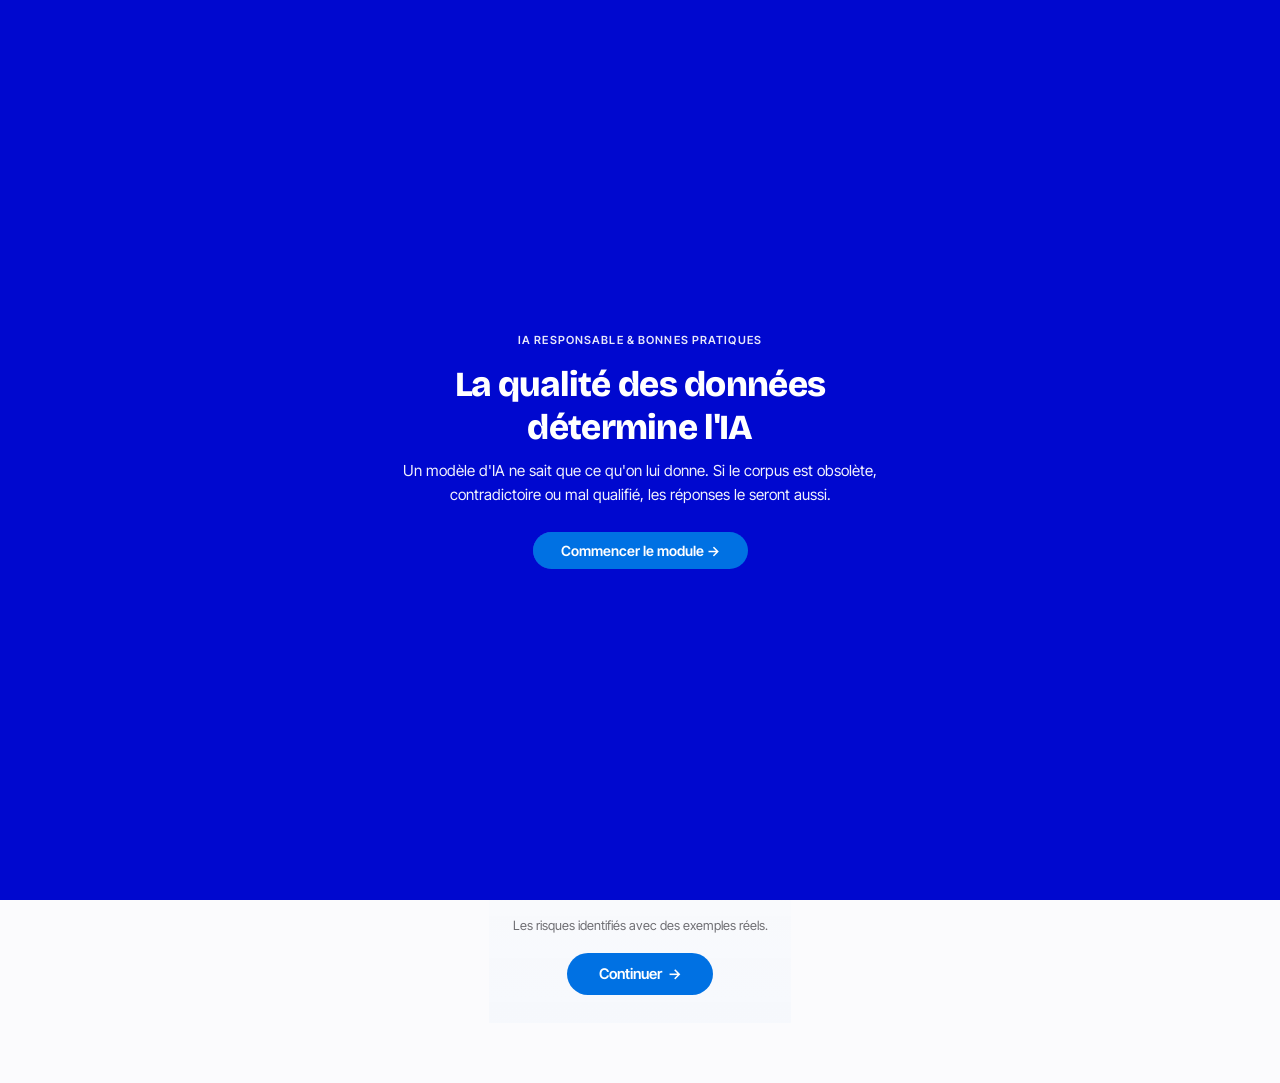
==== commit e58349c2: "Retrait des derniers tirets cadratins du contenu affiché Lana avait demandé en avril de retirer les " ====
--- a/data/index.html
+++ b/data/index.html
@@ -1,6 +1,6 @@
 <!DOCTYPE html>
 <html lang="fr"><head><meta charset="UTF-8"><meta name="viewport" content="width=device-width,initial-scale=1.0">
-<title>Données — IA Responsable</title>
+<title>Données : IA Responsable</title>
 <link rel="stylesheet" href="css/style.css">
 <link rel="stylesheet" href="../_shared/scenario.css">
 <link href="https://fonts.googleapis.com/css2?family=Bricolage+Grotesque:wght@400;500;600;700;800&family=Inter+Tight:wght@300;400;500;600;700&display=swap" rel="stylesheet">
@@ -32,15 +32,15 @@
   <div class="step-hero">
     <div class="step-number">Étape 2 sur 7</div>
     <h2>Impact d'un corpus de mauvaise qualité</h2>
-    <p class="hero-subtitle">Trois dimensions clés dans un système RAG.</p>
+    <p class="hero-subtitle">Trois grands problèmes à anticiper sur les documents qui nourrissent l'IA.</p>
   </div>
 <div class="content-section">
-  <div class="animate-in"><p>Un système <strong>RAG</strong> (Retrieval-Augmented Generation) recherche d'abord les documents pertinents dans un corpus, puis génère une réponse à partir de ces documents. La qualité du corpus conditionne la qualité des réponses.</p></div>
-  <div class="animate-in"><p>Quand la donnée n'est pas maîtrisée, les <strong>conséquences</strong> apparaissent dans trois dimensions :</p>
+  <div class="animate-in"><p>Un assistant virtuel fonctionne en deux étapes : il cherche d'abord les documents importants dans les fichiers de l'entreprise, puis il rédige sa réponse à partir de ce qu'il a trouvé. La qualité de sa réponse dépend donc entièrement des textes qu'on lui donne à lire.</p></div>
+  <div class="animate-in"><p>Si ces documents de travail sont mal maîtrisés, <strong>trois grands problèmes</strong> peuvent apparaître :</p>
   <ol>
-    <li><strong>Data drift</strong> &rarr; Les documents indexés deviennent obsolètes alors que les procédures évoluent.</li>
-    <li><strong>Contradictions</strong> &rarr; Plusieurs versions d'un même document coexistent et l'IA alterne ses réponses.</li>
-    <li><strong>Traçabilité</strong> &rarr; Sans citation des sources, impossible de vérifier ou corriger une réponse.</li>
+    <li><strong>Le vieillissement des documents</strong> &rarr; Les textes stockés dans la machine deviennent obsolètes alors que les règles de l'entreprise ont changé.</li>
+    <li><strong>Les contradictions entre documents</strong> &rarr; Plusieurs versions d'un même texte coexistent et la machine donne des réponses différentes selon le jour.</li>
+    <li><strong>L'absence de sources</strong> &rarr; La machine donne une réponse sans dire d'où elle vient, ce qui empêche de vérifier si l'information est vraie.</li>
   </ol></div>
   <div class="divider"></div>
   <div class="matching-container animate-in">
@@ -48,9 +48,9 @@
     <p style="font-size:.85rem;color:var(--text-muted)">Associez chaque problème de données à un exemple concret.</p>
     <div class="matching-grid">
       <div class="match-col match-left">
-        <div class="match-item" role="button" tabindex="0" data-match="0">Data drift</div>
-        <div class="match-item" role="button" tabindex="0" data-match="1">Contradictions entre documents</div>
-        <div class="match-item" role="button" tabindex="0" data-match="2">Absence de traçabilité</div>
+        <div class="match-item" role="button" tabindex="0" data-match="0">Le vieillissement des documents</div>
+        <div class="match-item" role="button" tabindex="0" data-match="1">Les contradictions entre documents</div>
+        <div class="match-item" role="button" tabindex="0" data-match="2">L'absence de sources</div>
       </div>
       <div class="match-col match-right">
         <div class="match-item" role="button" tabindex="0" data-match="1">Deux versions d'une note RH coexistent : un agent reçoit 2 jours de congés, un autre 3 jours pour la même demande.</div>
@@ -67,22 +67,22 @@
   <div class="step-hero">
     <div class="step-number">Étape 3 sur 7</div>
     <h2>Quelles pratiques pour fiabiliser le corpus ?</h2>
-    <p class="hero-subtitle">4 leviers concrets pour garantir la qualité des données qui alimentent l'IA.</p>
+    <p class="hero-subtitle">4 réflexes essentiels pour garantir la qualité des documents qui nourrissent l'IA.</p>
   </div>
 <div class="content-section">
     <div class="flip-cards-grid animate-in">
-      <div class="flip-card"><div class="flip-card-inner"><div class="flip-card-front"><h4>Qualification du corpus</h4><span class="flip-hint">Cliquez pour découvrir</span></div><div class="flip-card-back"><p>Avant indexation, chaque document doit être qualifié : date de validité, propriétaire identifié, statut confirmé (en vigueur, archivé, brouillon). Les documents périmés ou en doublon sont exclus. C'est le principe du « corpus IA Ready » : rien n'entre sans validation préalable.</p><span class="flip-hint">Cliquez pour fermer</span></div></div></div>
-      <div class="flip-card"><div class="flip-card-inner"><div class="flip-card-front"><h4>Revues régulières</h4><span class="flip-hint">Cliquez pour découvrir</span></div><div class="flip-card-back"><p>Mettez en place des cycles de revue trimestriels avec les experts métier. Vérifiez que les documents indexés correspondent aux versions en vigueur. Automatisez les alertes lorsqu'un document source est modifié sans que le corpus IA soit synchronisé. Objectif : aucun document obsolète ne reste plus de 30 jours.</p><span class="flip-hint">Cliquez pour fermer</span></div></div></div>
-      <div class="flip-card"><div class="flip-card-inner"><div class="flip-card-front"><h4>Traçabilité des sources</h4><span class="flip-hint">Cliquez pour découvrir</span></div><div class="flip-card-back"><p>Chaque réponse de l'IA doit citer explicitement le ou les documents sources : titre, date de mise à jour, propriétaire. L'utilisateur peut alors vérifier la pertinence de la source et signaler une incohérence. La traçabilité transforme l'IA en assistant vérifiable et corrigeable.</p><span class="flip-hint">Cliquez pour fermer</span></div></div></div>
-      <div class="flip-card"><div class="flip-card-inner"><div class="flip-card-front"><h4>Gouvernance automatisée</h4><span class="flip-hint">Cliquez pour découvrir</span></div><div class="flip-card-back"><p>Industrialisez les contrôles qualité : détection automatique des doublons, vérification de la fraîcheur, analyse de cohérence entre documents portant sur le même sujet, note de fiabilité. La gouvernance comme code remplace la gouvernance comme intention et garantit la qualité en continu.</p><span class="flip-hint">Cliquez pour fermer</span></div></div></div>
+      <div class="flip-card"><div class="flip-card-inner"><div class="flip-card-front"><h4>Trier les documents en amont</h4><span class="flip-hint">Cliquez pour découvrir</span></div><div class="flip-card-back"><p>Avant de donner un document de travail à la machine, il faut vérifier sa carte d'identité : est-il à jour ? Qui l'a écrit ? S'agit-il de la version définitive ou d'un simple brouillon ? Pour éviter les erreurs, on élimine tous les doublons et les vieux fichiers périmés avant que l'assistant virtuel n'y ait accès.</p><span class="flip-hint">Cliquez pour fermer</span></div></div></div>
+      <div class="flip-card"><div class="flip-card-inner"><div class="flip-card-front"><h4>Mettre à jour régulièrement</h4><span class="flip-hint">Cliquez pour découvrir</span></div><div class="flip-card-back"><p>Les règles de l'entreprise évoluent, et l'IA doit évoluer avec elles. Il est indispensable de relire régulièrement la liste des fichiers mis à la disposition de la machine pour retirer ce qui est devenu obsolète. L'objectif est simple : faire en sorte que l'outil ne travaille qu'avec des informations fraîches.</p><span class="flip-hint">Cliquez pour fermer</span></div></div></div>
+      <div class="flip-card"><div class="flip-card-inner"><div class="flip-card-front"><h4>Vérifier les sources</h4><span class="flip-hint">Cliquez pour découvrir</span></div><div class="flip-card-back"><p>Pour chaque réponse qu'elle donne, la machine doit être capable d'indiquer précisément d'où vient l'information (le nom du fichier ou de la note interne). Cette transparence permet à chaque collaborateur de faire une vérification rapide en cas de doute et de garder le contrôle.</p><span class="flip-hint">Cliquez pour fermer</span></div></div></div>
+      <div class="flip-card"><div class="flip-card-inner"><div class="flip-card-front"><h4>Signaler les erreurs</h4><span class="flip-hint">Cliquez pour découvrir</span></div><div class="flip-card-back"><p>La fiabilité des données est l'affaire de tous. Si un utilisateur remarque que la machine donne une réponse fausse ou s'appuie sur une vieille règle qui n'est plus en vigueur, il doit pouvoir le signaler immédiatement afin que le document défectueux soit corrigé ou supprimé de la mémoire de l'IA.</p><span class="flip-hint">Cliquez pour fermer</span></div></div></div>
     </div>
-<div class="animate-in"><div class="highlight-box"><strong>Maîtriser la qualité des données ne demande pas une expertise technique avancée, mais une discipline structurée : qualifier, réviser, tracer, gouverner.</strong></div></div>
+<div class="animate-in"><div class="highlight-box"><strong>Garantir des réponses de qualité ne demande pas de compétences informatiques, mais une attention partagée par tous pour garder nos outils de travail propres, à jour et transparents.</strong></div></div>
 </div></div>
 <div class="step-container" id="step-3">
   <div class="step-hero">
     <div class="step-number">Étape 4 sur 7</div>
     <h2>Scénario : un corpus IA en dérive</h2>
-    <p class="hero-subtitle">Le chatbot interne se trompe sur des questions courantes. D'où ça vient ?</p>
+    <p class="hero-subtitle">L'assistant interne se trompe sur des questions courantes. D'où ça vient ?</p>
   </div>
   <div class="content-section">
     <div class="scenario" data-scenario>
@@ -90,19 +90,19 @@
         <div class="scenario-persona-photo" style="background-image:url('../_shared/img/Lea.jpg')"></div>
         <div>
           <div class="scenario-persona-meta">Léa · Référente données</div>
-          <p>Votre chatbot interne s'appuie sur un corpus de procédures internes (RAG). Depuis 3 semaines, les utilisateurs signalent des réponses incohérentes sur des questions de congés. Aucun changement n'a eu lieu côté modèle.</p>
+          <p>L'outil d'IA interne de l'entreprise s'appuie sur les documents et procédures internes pour répondre aux questions. Problème : depuis trois semaines, les retours d'expérience montrent des réponses complètement incohérentes concernant les congés. Pourtant, l'outil n'a pas changé.</p>
         </div>
       </div>
       <p class="scenario-prompt">Quelle hypothèse vérifiez-vous en priorité ?</p>
       <div class="scenario-choices">
-        <button type="button" class="scenario-choice" data-correct="false" data-feedback="<strong>Pas le bon niveau.</strong> Le modèle n'a pas changé. Le problème est presque toujours dans les <em>données</em> récupérées par le RAG, pas dans le modèle lui-même."><span class="scenario-choice-letter">A</span><span>Le modèle IA a vieilli, il faudrait le remplacer par une version plus récente.</span></button>
-        <button type="button" class="scenario-choice" data-correct="true" data-feedback="<strong>Bonne réponse.</strong> Quand un chatbot RAG donne des réponses incohérentes alors que le modèle n'a pas changé, c'est le corpus qui a dérivé : nouvelle version de procédure mal indexée, ancienne version pas retirée, doublons. C'est la qualité des données, pas du modèle."><span class="scenario-choice-letter">B</span><span>Le corpus contient sans doute deux versions de la procédure congés, et le RAG renvoie tantôt l'une tantôt l'autre.</span></button>
-        <button type="button" class="scenario-choice" data-correct="false" data-feedback="<strong>Pas la cause.</strong> Le bruit utilisateur est rarement la cause, surtout quand plusieurs personnes signalent la même incohérence. Le problème est en amont, dans le corpus."><span class="scenario-choice-letter">C</span><span>Les utilisateurs posent leurs questions de manière trop floue.</span></button>
+        <button type="button" class="scenario-choice" data-correct="false" data-feedback="<strong>Pas le bon niveau.</strong> L'outil n'a pas changé. Le problème vient presque toujours des documents internes utilisés par l'IA, pas de l'IA elle-même."><span class="scenario-choice-letter">A</span><span>Le modèle IA a vieilli, il faudrait le remplacer par une version plus récente.</span></button>
+        <button type="button" class="scenario-choice" data-correct="true" data-feedback="<strong>Bonne réponse.</strong> Quand un assistant interne donne des réponses incohérentes alors que l'outil n'a pas changé, ce sont les documents qui ont dérivé : nouvelle version mal classée, ancienne version pas retirée, doublons. C'est un problème de qualité des documents, pas d'IA."><span class="scenario-choice-letter">B</span><span>C'est un problème de qualité des documents, pas d'Intelligence Artificielle.</span></button>
+        <button type="button" class="scenario-choice" data-correct="false" data-feedback="<strong>Pas la cause.</strong> Les questions utilisateurs sont rarement en cause, surtout quand plusieurs personnes signalent la même incohérence. Le problème est en amont, dans les documents que l'IA utilise."><span class="scenario-choice-letter">C</span><span>Les utilisateurs posent leurs questions de manière trop floue.</span></button>
       </div>
       <div class="scenario-feedback"></div>
     </div>
   </div>
 </div>
-<div class="step-container" id="step-4"><div class="step-hero"><div class="step-number">Étape 5 sur 7</div><h2>Quiz</h2><p class="hero-subtitle">Testez vos connaissances.</p></div><div class="content-section"><div class="quiz-container"><div class="quiz-score-bar animate-in"><span class="score-label">Score</span><div class="score-track"><div class="score-fill" style="width:0%"></div></div><span class="score-value" id="quizScoreVal">0%</span></div><div class="quiz-question animate-in"><div class="quiz-timer"><span>&#9201;</span><div class="quiz-timer-bar"><div class="quiz-timer-fill"></div></div></div><div class="question-number">Question 1 / 2</div><h4>Dans un système RAG, que signifie « l'IA ne sait que ce que son corpus lui donne » ?</h4><div class="quiz-options"><div class="quiz-option" role="button" tabindex="0" data-correct="false"><span class="option-letter">A</span><span>L'IA invente toujours ses réponses à partir de ses connaissances générales.</span></div><div class="quiz-option" role="button" tabindex="0" data-correct="true"><span class="option-letter">B</span><span>L'IA cherche d'abord dans un corpus interne, puis génère sa réponse à partir de ces documents.</span></div><div class="quiz-option" role="button" tabindex="0" data-correct="false"><span class="option-letter">C</span><span>L'IA recopie mot pour mot les documents du corpus sans reformulation.</span></div></div><button class="quiz-validate-btn" disabled>Valider</button><div class="quiz-feedback" data-correct-text="Exact. Un RAG fonctionne en deux temps : récupération puis génération. La qualité du corpus détermine la qualité de la réponse." data-incorrect-text="Réponse B. L'IA cherche d'abord dans le corpus, puis génère sa réponse à partir des documents trouvés."></div></div><div class="quiz-question animate-in"><div class="quiz-timer"><span>&#9201;</span><div class="quiz-timer-bar"><div class="quiz-timer-fill"></div></div></div><div class="question-number">Question 2 / 2</div><h4>Qu'est-ce que le « data drift » dans le contexte d'un corpus IA ?</h4><div class="quiz-options"><div class="quiz-option" role="button" tabindex="0" data-correct="false"><span class="option-letter">A</span><span>Une panne serveur entraînant une perte de données.</span></div><div class="quiz-option" role="button" tabindex="0" data-correct="true"><span class="option-letter">B</span><span>Les documents indexés deviennent obsolètes parce que les procédures évoluent sans mise à jour du corpus.</span></div><div class="quiz-option" role="button" tabindex="0" data-correct="false"><span class="option-letter">C</span><span>L'IA modifie elle-même les documents du corpus.</span></div></div><button class="quiz-validate-btn" disabled>Valider</button><div class="quiz-feedback" data-correct-text="Exact. Le data drift est l'écart progressif entre le corpus et la réalité en vigueur. Les revues régulières le préviennent." data-incorrect-text="Réponse B. Le data drift désigne l'obsolescence progressive du corpus quand les évolutions métier ne sont pas répercutées."></div></div><div class="quiz-retry-msg" style="display:none"><p>Score insuffisant.</p><button class="quiz-retry-btn quiz-validate-btn">Revoir</button></div></div></div></div><div class="step-container" id="step-5"><div class="step-hero"><div class="step-number">Étape 6 sur 7</div><h2>Synthèse</h2><p class="hero-subtitle">Ce que vous avez appris.</p></div><div class="content-section"><div class="animate-in"><div class="progress-circle-wrap"><div class="progress-circle"><svg width="180" height="180" viewBox="0 0 180 180"><circle class="bg" cx="90" cy="90" r="78"/><circle class="fg-stroke" cx="90" cy="90" r="78" stroke-dasharray="490.09" stroke-dashoffset="490.09"/></svg><div class="circle-text">—</div></div></div></div><div class="animate-in"><div class="highlight-box"><strong>Félicitations &#127881; ! Vous avez exploré les enjeux de qualité des données dans un système d'IA et les pratiques pour fiabiliser un corpus.</strong></div></div><div class="animate-in"><h3>Vous avez appris à :</h3><ol class="numbered-list"><li><span><strong>Comprendre le mécanisme RAG</strong> : récupération de documents puis génération de la réponse, et l'impact direct de la qualité du corpus sur la fiabilité des réponses.</span></li><li><span><strong>Identifier les principaux risques</strong> : data drift, contradictions entre documents, absence de traçabilité des sources.</span></li><li><span><strong>Appliquer quatre pratiques clés</strong> : qualification du corpus, revues régulières, traçabilité systématique des sources et gouvernance automatisée.</span></li></ol></div><div class="animate-in"><p>Ces leviers permettent d'obtenir des réponses <strong>plus fiables, à jour et vérifiables</strong>, tout en réduisant les risques liés à des données mal maîtrisées.</p></div></div></div><div class="step-container" id="step-6"><div class="step-celebration"><div class="celebration-grid" id="celebGrid"></div><div class="celebration-content"><div class="badge-icon">&#9878;</div><h2>Félicitations !</h2><p>Vous avez terminé le module <strong>Données — IA Responsable</strong></p><p class="celebration-sub">Appliquez ces bonnes pratiques au quotidien.</p><div class="badge-message"></div></div></div></div><div class="step-navigation"><div class="nav-progress"><div class="progress-bar-bg"><div class="progress-bar-fill"></div></div></div><div class="nav-row"><button class="nav-btn" id="prevBtn" disabled>&#9650;</button><div class="breadcrumb" id="breadcrumb"><span class="breadcrumb-item"><span class="breadcrumb-link active" data-step="0"><span class="step-num">1</span></span></span><span class="breadcrumb-item"><span class="breadcrumb-link" data-step="1"><span class="step-num">2</span></span></span><span class="breadcrumb-item"><span class="breadcrumb-link" data-step="2"><span class="step-num">3</span></span></span><span class="breadcrumb-item"><span class="breadcrumb-link" data-step="3"><span class="step-num">4</span></span></span><span class="breadcrumb-item"><span class="breadcrumb-link" data-step="4"><span class="step-num">5</span></span></span><span class="breadcrumb-item"><span class="breadcrumb-link" data-step="5"><span class="step-num">6</span></span></span><span class="breadcrumb-item"><span class="breadcrumb-link" data-step="6"><span class="step-num">7</span></span></span></div><button class="nav-btn primary" id="nextBtn">&#9660;</button></div></div></main></div><script src="js/scorm.js"></script><script src="js/app.js"></script>
+<div class="step-container" id="step-4"><div class="step-hero"><div class="step-number">Étape 5 sur 7</div><h2>Quiz</h2><p class="hero-subtitle">Testez vos connaissances.</p></div><div class="content-section"><div class="quiz-container"><div class="quiz-score-bar animate-in"><span class="score-label">Score</span><div class="score-track"><div class="score-fill" style="width:0%"></div></div><span class="score-value" id="quizScoreVal">0%</span></div><div class="quiz-question animate-in"><div class="quiz-timer"><span>&#9201;</span><div class="quiz-timer-bar"><div class="quiz-timer-fill"></div></div></div><div class="question-number">Question 1 / 2</div><h4>Si un assistant virtuel d'entreprise utilise des documents de travail mal préparés, obsolètes ou contradictoires, quel est le principal risque pour les collaborateurs ?</h4><div class="quiz-options"><div class="quiz-option" role="button" tabindex="0" data-correct="true"><span class="option-letter">A</span><span>Que l'outil donne des réponses fausses ou périmées avec une assurance totale.</span></div><div class="quiz-option" role="button" tabindex="0" data-correct="false"><span class="option-letter">B</span><span>Que la machine refuse de s'allumer et bloque l'accès aux ordinateurs.</span></div><div class="quiz-option" role="button" tabindex="0" data-correct="false"><span class="option-letter">C</span><span>Que l'IA réécrive automatiquement le règlement intérieur de l'entreprise.</span></div></div><button class="quiz-validate-btn" disabled>Valider</button><div class="quiz-feedback" data-correct-text="Exact. La machine répond avec assurance même quand elle s'appuie sur des informations fausses ou périmées : c'est le risque principal pour les collaborateurs." data-incorrect-text="Réponse A. Le vrai risque, c'est que l'outil donne des réponses fausses ou périmées avec une assurance totale, sans alerter l'utilisateur."></div></div><div class="quiz-question animate-in"><div class="quiz-timer"><span>&#9201;</span><div class="quiz-timer-bar"><div class="quiz-timer-fill"></div></div></div><div class="question-number">Question 2 / 2</div><h4>Une procédure interne vient d'être modifiée. Pour que l'assistant virtuel donne ensuite la bonne réponse aux collaborateurs, que doit-il se passer ?</h4><div class="quiz-options"><div class="quiz-option" role="button" tabindex="0" data-correct="false"><span class="option-letter">A</span><span>Rien : l'IA s'adapte automatiquement aux nouvelles règles, sans intervention.</span></div><div class="quiz-option" role="button" tabindex="0" data-correct="true"><span class="option-letter">B</span><span>La nouvelle version doit être ajoutée aux documents accessibles à l'IA, et l'ancienne version retirée.</span></div><div class="quiz-option" role="button" tabindex="0" data-correct="false"><span class="option-letter">C</span><span>Tous les utilisateurs doivent changer leur mot de passe pour accéder à l'outil.</span></div></div><button class="quiz-validate-btn" disabled>Valider</button><div class="quiz-feedback" data-correct-text="Exact. L'IA ne devine rien : elle répond à partir des documents qu'on lui donne. Pour rester fiable, il faut mettre à jour ces documents et retirer les versions obsolètes." data-incorrect-text="Réponse B. L'IA ne sait rien des changements tant que personne ne met à jour ses documents source. La nouvelle version doit y être ajoutée et l'ancienne retirée."></div></div><div class="quiz-retry-msg" style="display:none"><p>Score insuffisant.</p><button class="quiz-retry-btn quiz-validate-btn">Revoir</button></div></div></div></div><div class="step-container" id="step-5"><div class="step-hero"><div class="step-number">Étape 6 sur 7</div><h2>Synthèse</h2><p class="hero-subtitle">Ce que vous avez appris.</p></div><div class="content-section"><div class="animate-in"><div class="progress-circle-wrap"><div class="progress-circle"><svg width="180" height="180" viewBox="0 0 180 180"><circle class="bg" cx="90" cy="90" r="78"/><circle class="fg-stroke" cx="90" cy="90" r="78" stroke-dasharray="490.09" stroke-dashoffset="490.09"/></svg><div class="circle-text">—</div></div></div></div><div class="animate-in"><div class="highlight-box"><strong>Félicitations &#127881; ! Vous avez exploré les enjeux de qualité des données dans un système d'IA et les pratiques pour fiabiliser un corpus.</strong></div></div><div class="animate-in"><h3>Vous avez appris à :</h3><ol class="numbered-list"><li><span><strong>Comprendre comment l'IA répond</strong> : elle s'appuie sur les documents internes mis à sa disposition. La qualité de ces documents conditionne directement la fiabilité de ses réponses.</span></li><li><span><strong>Identifier les principaux risques</strong> : vieillissement des documents, contradictions entre versions, absence de sources vérifiables.</span></li><li><span><strong>Appliquer quatre réflexes simples</strong> : trier les documents en amont, les mettre à jour régulièrement, exiger que l'IA cite ses sources et signaler toute réponse douteuse.</span></li></ol></div><div class="animate-in"><p>Ces leviers permettent d'obtenir des réponses <strong>plus fiables, à jour et vérifiables</strong>, tout en réduisant les risques liés à des données mal maîtrisées.</p></div></div></div><div class="step-container" id="step-6"><div class="step-celebration"><div class="celebration-grid" id="celebGrid"></div><div class="celebration-content"><div class="badge-icon">&#9878;</div><h2>Félicitations !</h2><p>Vous avez terminé le module <strong>Données</strong></p><p class="celebration-sub">Appliquez ces bonnes pratiques au quotidien.</p><div class="badge-message"></div></div></div></div><div class="step-navigation"><div class="nav-progress"><div class="progress-bar-bg"><div class="progress-bar-fill"></div></div></div><div class="nav-row"><button class="nav-btn" id="prevBtn" disabled>&#9650;</button><div class="breadcrumb" id="breadcrumb"><span class="breadcrumb-item"><span class="breadcrumb-link active" data-step="0"><span class="step-num">1</span></span></span><span class="breadcrumb-item"><span class="breadcrumb-link" data-step="1"><span class="step-num">2</span></span></span><span class="breadcrumb-item"><span class="breadcrumb-link" data-step="2"><span class="step-num">3</span></span></span><span class="breadcrumb-item"><span class="breadcrumb-link" data-step="3"><span class="step-num">4</span></span></span><span class="breadcrumb-item"><span class="breadcrumb-link" data-step="4"><span class="step-num">5</span></span></span><span class="breadcrumb-item"><span class="breadcrumb-link" data-step="5"><span class="step-num">6</span></span></span><span class="breadcrumb-item"><span class="breadcrumb-link" data-step="6"><span class="step-num">7</span></span></span></div><button class="nav-btn primary" id="nextBtn">&#9660;</button></div></div></main></div><script src="js/scorm.js"></script><script src="js/app.js"></script>
 <script src="../_shared/scenario.js"></script>
 </body></html>
--- a/data/css/style.css
+++ b/data/css/style.css
@@ -680,3 +680,53 @@
   .bs-recap-table { font-size: .72rem; }
   .bs-recap-table th, .bs-recap-table td { padding: 6px 6px; }
 }
+
+/* ============================================================
+   RETOURS CLIENT SNCF — ajustements layout (juin 2026)
+   ============================================================ */
+
+/* Page 2 « Complétez les phrases » : aligner les 3 blocs (titre + texte)
+   en harmonisant la hauteur des items des deux colonnes. */
+.matching-grid{align-items:stretch}
+.matching-grid .match-item{display:flex;align-items:center;min-height:72px}
+
+/* Page 3 : 4 blocs affichés 2 par ligne, agrandis, texte visible
+   directement — suppression du retournement (menu déroulant). */
+.flip-cards-grid{grid-template-columns:repeat(2,1fr) !important;gap:16px}
+.flip-card{perspective:none !important;height:auto !important;min-height:0 !important;cursor:default !important}
+.flip-card-inner{position:static !important;height:auto !important;min-height:0 !important;transform:none !important;transition:none !important;transform-style:flat !important;display:flex;flex-direction:column;border-radius:var(--r);overflow:hidden;border:.5px solid var(--border)}
+.flip-card.flipped .flip-card-inner{transform:none !important}
+.flip-card-front,.flip-card-back{position:static !important;inset:auto !important;backface-visibility:visible !important;transform:none !important;width:100%;border:none !important}
+.flip-card-front{padding:14px 18px !important;align-items:flex-start;text-align:left;justify-content:center}
+.flip-card-back{overflow:visible !important;padding:16px 18px !important}
+.flip-card-back p{font-size:.85rem !important;line-height:1.55}
+.flip-hint{display:none !important}
+
+@media (max-width:640px){
+  .flip-cards-grid{grid-template-columns:1fr !important}
+}
+
+
+/* ============================================================
+   RETOURS CLIENT SNCF - 28/07/2026
+   ============================================================ */
+
+/* Grille d'association : 3 pistes declarees (1fr 16px 1fr) pour seulement
+   2 colonnes d'items, donc la colonne de droite tombait dans la piste de
+   16px (blocs ecrases, zone vide a droite). Deux pistes egales. */
+.matching-grid{align-items:stretch;grid-template-columns:1fr 1fr;gap:16px}
+.matching-grid .match-col{display:grid;grid-auto-rows:1fr;gap:16px}
+.matching-grid .match-item{display:flex;align-items:center;min-height:72px}
+
+/* Anneau de score : conteneur 140x180 pour un SVG 180x180 et pourcentage
+   pose a 150px du haut, donc sous l'anneau. Conteneur carre, texte centre. */
+.progress-circle{width:180px;height:180px}
+.progress-circle .circle-text{top:0;left:0;width:100%;height:100%;display:flex;align-items:center;justify-content:center}
+.progress-circle .bottom-line,.progress-circle .top-line{display:none}
+
+/* Sous 768 px la maquette d'origine empile les deux colonnes ; le correctif
+   ci-dessus etant plus bas dans le fichier, il faut le neutraliser ici. */
+@media(max-width:768px){
+  .matching-grid{grid-template-columns:1fr;gap:12px}
+  .matching-grid .match-col{grid-auto-rows:auto;gap:12px}
+}
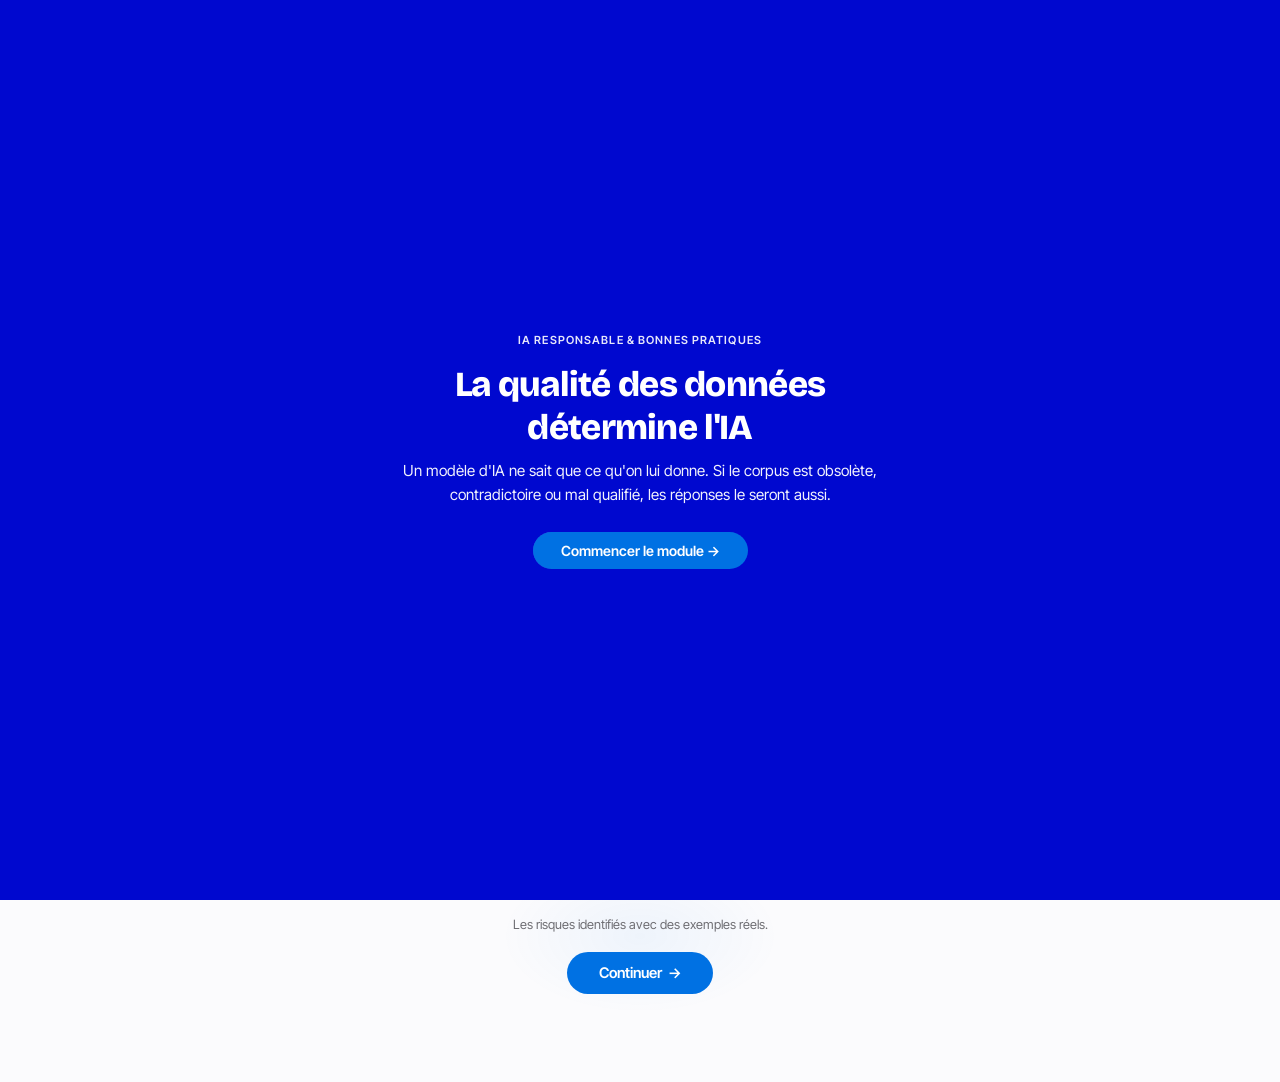
==== commit 71f51dae: "Étape 4 en classement, cartes au survol, textes simplifiés Les 9 modules, quatre changements chacun." ====
--- a/data/index.html
+++ b/data/index.html
@@ -5,6 +5,64 @@
 <link rel="stylesheet" href="../_shared/scenario.css">
 <link href="https://fonts.googleapis.com/css2?family=Bricolage+Grotesque:wght@400;500;600;700;800&family=Inter+Tight:wght@300;400;500;600;700&display=swap" rel="stylesheet">
 </head><body>
+<!-- ================= FINITIONS D'AFFICHAGE ================== -->
+<!-- css/style.css n'est pas livré avec les modules : ces retouches sont
+     donc portées ici, et s'appliquent à toutes les étapes du module.
+     Aucun fichier JavaScript n'est modifié. -->
+<style>
+/* ---- 1. Le bloc « Section terminée », en bas de chaque étape -------
+
+   Avant : un lavis rectangulaire
+     background: linear-gradient(180deg, transparent, rgba(0,113,227,.02));
+     border-top: .5px solid var(--border);
+   La teinte atteignait sa pleine valeur exactement sur le bord bas, et
+   les côtés coupaient franc sur le fond de page : le cadre du bloc se
+   voyait sur ses quatre côtés.
+
+   Après : une lueur elliptique dont les rayons sont choisis pour
+   qu'elle soit déjà transparente avant chaque bord. Centre à 50 % 60 %,
+   rayons 46 % de la largeur et 36 % de la hauteur : la teinte s'éteint
+   à 4 % et 96 % en largeur, à 24 % et 96 % en hauteur. Plus aucun bord
+   ne porte de couleur, donc plus aucune démarcation. */
+.step-next-cta{
+  position:relative!important;
+  border-top:0!important;
+  background:radial-gradient(46% 36% at 50% 60%,
+      rgba(0,113,227,.05) 0%,
+      rgba(0,113,227,.022) 55%,
+      rgba(0,113,227,0) 100%)!important}
+
+/* La séparation avec la section du dessus est conservée, mais sous
+   forme d'un filet court qui s'efface à ses deux extrémités : il ne
+   dessine plus la largeur du bloc, donc plus de coin visible. */
+.step-next-cta::before{
+  content:"";position:absolute;top:0;left:50%;transform:translateX(-50%);
+  width:min(440px,70%);height:1px;pointer-events:none;
+  background:linear-gradient(90deg,
+      rgba(0,0,0,0) 0%,
+      rgba(0,0,0,.055) 24%,
+      rgba(0,0,0,.055) 76%,
+      rgba(0,0,0,0) 100%)}
+
+/* ---- 2. Le quiz : « Valider » collé à la dernière réponse ----------
+
+   Le bouton est le frère immédiat de .quiz-options et ne portait
+   aucune marge : il touchait la dernière case de réponse. On ne vise
+   que ce cas précis, pour ne pas décaler le bouton s'il servait un
+   jour dans une rangée horizontale. */
+.quiz-options + .quiz-validate-btn{margin-top:16px!important}
+
+/* Le retour de réponse, qui suit le bouton, respire un peu plus. */
+.quiz-validate-btn + .quiz-feedback{margin-top:12px!important}
+
+/* Et les réponses entre elles, qui étaient à 5 px. */
+.quiz-options{gap:8px!important}
+</style>
+<!-- ============== fin des finitions d'affichage ============== -->
+
+
+
+
 <div class="cover-page" id="coverPage" style="background:#0008CF">
 
   <div class="cover-content" style="color:#fff">
@@ -43,7 +101,662 @@
     <li><strong>L'absence de sources</strong> &rarr; La machine donne une réponse sans dire d'où elle vient, ce qui empêche de vérifier si l'information est vraie.</li>
   </ol></div>
   <div class="divider"></div>
-  <div class="matching-container animate-in">
+  
+<!-- ============== EXERCICE : POINTS À RELIER =====================
+     Remplace l'exercice d'association par clic de l'étape 2.
+     L'ancien exercice reste dans la page, masqué : c'est lui qui
+     valide l'étape dans app.js, renseigné automatiquement ici.
+     Autonome : styles portés par .chasse, script en fonction
+     anonyme immédiate, aucune variable globale, aucun réseau.
+     ============================================================== -->
+<div class="animate-in">
+  <div class="chasse" id="relier-data">
+    <style>
+.chasse{--bg:#eef0f4; --surface:#fff;
+  --border:#e4e7ec; --border-fort:#d0d5dd; --trait:#f0f2f5;
+  --ink:#101828; --ink-doux:#475467; --ink-tenu:#98a2b3;
+  --accent:#1352b3; --accent-2:#eaf1fb; --accent-3:#d7e5f8;
+  --juste:#12805c; --juste-doux:#edf8f3; --juste-bord:#a6e0cb;
+  --faux:#b42318;
+  --r:14px; --rs:9px; --rx:6px;
+  --ombre-s:0 1px 2px rgba(16,24,40,.06);
+  --ombre-m:0 1px 3px rgba(16,24,40,.08), 0 10px 26px -14px rgba(16,24,40,.28);
+  --ombre-g:0 2px 4px rgba(16,24,40,.06), 0 22px 48px -20px rgba(16,24,40,.32);
+  --police:-apple-system,BlinkMacSystemFont,"Segoe UI",Roboto,"Helvetica Neue",Arial,sans-serif;
+  --mono:ui-monospace,SFMono-Regular,Menlo,Consolas,monospace;}
+.chasse *{box-sizing:border-box}
+.chasse .enveloppe{max-width:900px;margin:0 auto;padding:30px 20px 70px}
+.chasse .tete{margin-bottom:18px}
+.chasse .tete .surtitre{color:var(--accent);font-size:.7rem;font-weight:700;
+  letter-spacing:.12em;text-transform:uppercase;margin-bottom:6px}
+.chasse .tete h1{font-size:1.5rem;line-height:1.2;margin:0 0 5px;letter-spacing:-.02em}
+.chasse .tete p{margin:0;color:var(--ink-doux);font-size:.88rem}
+.chasse .nav{display:flex;gap:6px;overflow-x:auto;padding:5px 2px 10px;margin-bottom:12px}
+.chasse .nav button{flex:0 0 auto;font:inherit;font-size:.76rem;font-weight:500;
+  color:var(--ink-doux);background:var(--surface);border:1px solid var(--border);
+  border-radius:999px;padding:7px 13px;cursor:pointer;white-space:nowrap;
+  box-shadow:var(--ombre-s);transition:all .18s ease}
+.chasse .nav button:hover{border-color:var(--border-fort);color:var(--ink)}
+.chasse .nav button[aria-current="true"]{background:var(--accent);border-color:var(--accent);color:#fff}
+.chasse .nav .puce{display:inline-block;width:6px;height:6px;border-radius:50%;
+  background:var(--juste);margin-left:7px;vertical-align:middle}
+.chasse .nav button[aria-current="true"] .puce{background:#fff}
+.chasse button:focus-visible{outline:2px solid var(--accent);outline-offset:2px}
+.chasse .scene{background:var(--surface);border:1px solid var(--border);
+  border-radius:var(--r);overflow:hidden;box-shadow:var(--ombre-m)}
+.chasse .scene-tete{padding:18px 22px 15px;border-bottom:1px solid var(--border)}
+.chasse .scene-tete .module{color:var(--accent);font-size:.67rem;font-weight:700;
+  letter-spacing:.11em;text-transform:uppercase;margin-bottom:5px}
+.chasse .scene-tete h2{font-size:1.12rem;margin:0 0 4px;letter-spacing:-.015em}
+.chasse .scene-tete .consigne{margin:0;color:var(--ink-doux);font-size:.85rem}
+.chasse .barre{display:flex;align-items:center;gap:11px;flex-wrap:wrap;
+  padding:11px 22px;background:#f9fafb;border-bottom:1px solid var(--border)}
+.chasse .compteur{font-size:.8rem;font-weight:600}
+.chasse .jauge{display:flex;gap:5px}
+.chasse .jauge span{width:24px;height:5px;border-radius:3px;background:var(--border-fort);
+  transition:background .25s ease}
+.chasse .jauge span.pleine{background:var(--juste)}
+.chasse .retour{font-size:.8rem;color:var(--faux);margin-left:auto;min-height:1.2em}
+.chasse .retour.neutre{color:var(--ink-tenu)}
+.chasse .decor{padding:22px;background:#f2f4f7}
+.chasse .zone{position:relative;display:block;width:100%;text-align:left;
+  font:inherit;color:inherit;background:transparent;border:0;padding:0;margin:0;
+  border-radius:var(--rs);cursor:zoom-in;
+  transition:background .15s ease,opacity .25s ease}
+.chasse .zone:focus-visible{outline:2px solid var(--accent);outline-offset:2px}
+.chasse .zone.verrouillee{cursor:default}
+.chasse .zone.estompee{opacity:.28}
+.chasse .loupe{position:absolute;border-radius:50%;pointer-events:none;z-index:5;
+  background:rgba(255,255,255,.5);
+  -webkit-backdrop-filter:blur(3px);backdrop-filter:blur(3px);
+  border:1.5px solid var(--juste);box-shadow:0 4px 14px rgba(18,128,92,.18);
+  animation:chposer .22s ease-out both}
+.chasse .loupe.rate{border-color:var(--faux);box-shadow:0 4px 14px rgba(180,35,24,.18)}
+.chasse .loupe.retrait{animation:chretirer .35s ease-in both}
+.chasse .app{border-radius:12px;border:1px solid var(--border-fort);background:#fff;
+  overflow:hidden;box-shadow:var(--ombre-g)}
+.chasse .app-bar{display:flex;align-items:center;gap:11px;height:40px;padding:0 13px;
+  background:linear-gradient(#fcfcfd,#f2f4f7);border-bottom:1px solid var(--border)}
+.chasse .feux{display:flex;gap:6px;flex:0 0 auto}
+.chasse .feux i{width:11px;height:11px;border-radius:50%;display:block}
+.chasse .feux i:nth-child(1){background:#ff5f57}
+.chasse .feux i:nth-child(2){background:#febc2e}
+.chasse .feux i:nth-child(3){background:#28c840}
+.chasse .app-titre{flex:1;text-align:center;font-size:.74rem;color:var(--ink-doux);
+  font-weight:500;overflow:hidden;text-overflow:ellipsis;white-space:nowrap}
+.chasse .app-bar .fin{flex:0 0 auto;display:flex;gap:6px;color:var(--ink-tenu)}
+.chasse .app-corps{display:flex;min-height:250px}
+.chasse .rail{flex:0 0 168px;background:#fafbfc;border-right:1px solid var(--border);padding:12px 10px}
+.chasse .rail .groupe{font-size:.62rem;font-weight:700;letter-spacing:.1em;
+  text-transform:uppercase;color:var(--ink-tenu);padding:6px 8px}
+.chasse .rail .item{display:flex;align-items:center;gap:8px;padding:7px 9px;border-radius:var(--rx);
+  font-size:.78rem;color:var(--ink-doux)}
+.chasse .rail .item.actif{background:var(--accent-2);color:var(--accent);font-weight:600}
+.chasse .rail .item .pt{width:6px;height:6px;border-radius:50%;background:var(--border-fort);flex:0 0 auto}
+.chasse .rail .item.actif .pt{background:var(--accent)}
+.chasse .rail .compte{margin-left:auto;font-size:.66rem;color:var(--ink-tenu)}
+.chasse .vue{flex:1;min-width:0;display:flex;flex-direction:column}
+.chasse .vue-tete{display:flex;align-items:center;gap:10px;padding:11px 16px;
+  border-bottom:1px solid var(--border);flex-wrap:wrap}
+.chasse .fil{font-size:.72rem;color:var(--ink-tenu)}
+.chasse .chip{display:inline-flex;align-items:center;gap:6px;font-size:.71rem;font-weight:500;
+  padding:4px 10px;border-radius:999px;background:#f2f4f7;color:var(--ink-doux);
+  border:1px solid var(--border)}
+.chasse .chip.bleu{background:var(--accent-2);color:var(--accent);border-color:var(--accent-3)}
+.chasse .btn-ui{display:inline-flex;align-items:center;gap:6px;font-size:.74rem;font-weight:600;
+  padding:7px 13px;border-radius:var(--rx);background:#fff;color:var(--ink-doux);
+  border:1px solid var(--border-fort);box-shadow:var(--ombre-s)}
+.chasse .btn-ui.plein{background:var(--accent);color:#fff;border-color:var(--accent)}
+.chasse .vue-corps{padding:16px;flex:1}
+.chasse .vue-pied{display:flex;align-items:center;gap:8px;flex-wrap:wrap;
+  padding:11px 16px;border-top:1px solid var(--border);background:#fafbfc}
+.chasse .pousse{margin-left:auto}
+.chasse svg.ic{width:14px;height:14px;flex:0 0 auto;stroke:currentColor;fill:none;
+  stroke-width:1.7;stroke-linecap:round;stroke-linejoin:round}
+.chasse .board{background:#fbfbfd;background-image:radial-gradient(#e0e4ea 1px,transparent 1px);
+  background-size:22px 22px;padding:18px;min-height:250px}
+.chasse .board-tete{display:flex;align-items:center;gap:8px;margin-bottom:14px}
+.chasse .board-tete .t{font-size:.78rem;font-weight:600}
+.chasse .avatars{display:flex;margin-left:auto}
+.chasse .avatars span{width:24px;height:24px;border-radius:50%;border:2px solid #fff;
+  display:grid;place-items:center;font-size:.6rem;font-weight:700;color:#fff;margin-left:-7px}
+.chasse .notes{display:grid;grid-template-columns:repeat(auto-fit,minmax(168px,1fr));gap:14px}
+.chasse .notes .zone{padding:0}
+.chasse .pense{display:block;background:#fff3bf;border-radius:3px;padding:13px 13px 30px;
+  font-size:.82rem;line-height:1.4;min-height:104px;position:relative;
+  box-shadow:0 1px 1px rgba(16,24,40,.08),0 10px 18px -12px rgba(16,24,40,.5)}
+.chasse .pense .par{position:absolute;left:13px;bottom:10px;font-size:.62rem;
+  font-weight:700;color:#9a8130;letter-spacing:.06em}
+.chasse .notes .zone:nth-child(3n+1) .pense{transform:rotate(-.7deg)}
+.chasse .notes .zone:nth-child(3n+2) .pense{transform:rotate(.5deg)}
+.chasse .notes .zone:hover:not(.verrouillee) .pense{background:#ffeb9c;
+  box-shadow:0 2px 3px rgba(16,24,40,.1),0 14px 22px -12px rgba(16,24,40,.55)}
+.chasse .page-blanche{background:#fff;border:1px solid var(--border);border-radius:var(--rs);
+  padding:22px 24px;box-shadow:var(--ombre-s);max-width:520px}
+.chasse .page-blanche h3{font-size:1.05rem;margin:0 0 4px;letter-spacing:-.015em}
+.chasse .page-blanche .sous{font-size:.72rem;color:var(--ink-tenu);margin:0 0 14px;
+  padding-bottom:12px;border-bottom:1px solid var(--trait)}
+.chasse .para{display:block;padding:7px 9px;margin:0 -9px 2px;font-size:.85rem;
+  color:var(--ink-doux);border-radius:var(--rx)}
+.chasse .zone:hover:not(.verrouillee) .para{background:var(--accent-2)}
+.chasse .deux-col{display:flex;gap:16px;align-items:flex-start}
+.chasse .controle{flex:0 0 210px;background:#fff;border:1px solid var(--border);
+  border-radius:var(--rs);padding:12px;box-shadow:var(--ombre-s)}
+.chasse .controle .t{font-size:.63rem;font-weight:700;letter-spacing:.09em;
+  text-transform:uppercase;color:var(--ink-tenu);margin-bottom:9px}
+.chasse .controle .lg{display:flex;align-items:center;gap:8px;font-size:.76rem;
+  color:var(--ink-doux);padding:6px 7px;border-radius:var(--rx);margin:0 -7px}
+.chasse .zone:hover:not(.verrouillee) .lg{background:var(--accent-2)}
+.chasse .pastille-ok{width:15px;height:15px;border-radius:50%;background:var(--juste-doux);
+  border:1px solid var(--juste-bord);flex:0 0 auto}
+.chasse .pastille-non{width:15px;height:15px;border-radius:50%;background:#f2f4f7;
+  border:1px solid var(--border-fort);flex:0 0 auto}
+.chasse .etapes{display:flex;align-items:center;gap:8px;flex-wrap:wrap;font-size:.72rem;color:var(--ink-tenu)}
+.chasse .etapes b{display:inline-flex;align-items:center;gap:6px;font-weight:600;color:var(--ink-doux)}
+.chasse .etapes .n{width:19px;height:19px;border-radius:50%;background:#f2f4f7;
+  display:grid;place-items:center;font-size:.64rem;color:var(--ink-doux)}
+.chasse .etapes .n.on{background:var(--accent);color:#fff}
+.chasse .etapes .sep{flex:1;height:1px;background:var(--border);min-width:14px}
+.chasse .champs{display:grid;grid-template-columns:1fr 1fr;gap:12px}
+.chasse .champ{display:block;padding:2px}
+.chasse .champ .lab{display:block;font-size:.7rem;font-weight:600;color:var(--ink-doux);margin-bottom:5px}
+.chasse .champ .saisie{display:block;background:#fff;border:1px solid var(--border-fort);
+  border-radius:var(--rx);padding:9px 11px;font-size:.82rem;box-shadow:var(--ombre-s);
+  min-height:38px}
+.chasse .zone:hover:not(.verrouillee) .saisie{border-color:var(--accent);background:#fcfdff}
+.chasse .champ.large{grid-column:1 / -1}
+.chasse .fil-msg{padding:16px;display:flex;flex-direction:column;gap:12px;flex:1}
+.chasse .msg{display:flex;gap:10px;align-items:flex-start;padding:6px;margin:-6px;border-radius:var(--rs)}
+.chasse .zone:hover:not(.verrouillee) .msg{background:#f9fafb}
+.chasse .ava{width:28px;height:28px;border-radius:8px;flex:0 0 auto;display:grid;place-items:center;
+  font-size:.63rem;font-weight:700}
+.chasse .ava.ia{background:var(--ink);color:#fff}
+.chasse .ava.moi{background:var(--accent-2);color:var(--accent);border-radius:50%}
+.chasse .msg .bloc{min-width:0}
+.chasse .msg .qui{display:block;font-size:.7rem;font-weight:600;margin-bottom:2px}
+.chasse .msg .txt{display:block;font-size:.85rem;color:var(--ink-doux)}
+.chasse .composeur{display:flex;align-items:center;gap:9px;margin:0 16px 16px;
+  border:1px solid var(--border-fort);border-radius:11px;padding:9px 11px;
+  background:#fff;box-shadow:var(--ombre-s);color:var(--ink-tenu);font-size:.8rem}
+.chasse .envoyer{width:28px;height:28px;border-radius:8px;background:var(--accent);color:#fff;
+  display:grid;place-items:center;margin-left:auto;flex:0 0 auto}
+.chasse .bureau{position:relative;border-radius:12px;overflow:hidden;
+  border:1px solid var(--border-fort);box-shadow:var(--ombre-g)}
+.chasse .bureau svg{display:block;width:100%;height:auto}
+.chasse .bureau .zone{position:absolute;display:flex;align-items:flex-end;
+  border-radius:10px;padding:4px}
+.chasse .bureau .zone:hover:not(.verrouillee){background:rgba(19,82,179,.09);
+  box-shadow:inset 0 0 0 1.5px rgba(19,82,179,.35)}
+.chasse .bureau .tag{display:block;width:100%;background:rgba(255,255,255,.97);
+  border:1px solid var(--border);border-radius:8px;padding:7px 9px;
+  font-size:.73rem;line-height:1.35;box-shadow:var(--ombre-s)}
+.chasse .bureau .quoi{display:block;font-size:.6rem;font-weight:700;color:var(--ink-tenu);
+  text-transform:uppercase;letter-spacing:.09em;margin-bottom:1px}
+.chasse .mail-tete{padding:16px 18px 13px;border-bottom:1px solid var(--border)}
+.chasse .mail-tete h3{font-size:1.02rem;margin:0 0 11px;letter-spacing:-.015em}
+.chasse .exp{display:flex;align-items:center;gap:10px}
+.chasse .exp .rond{width:34px;height:34px;border-radius:50%;background:#dbe6f6;color:var(--accent);
+  display:grid;place-items:center;font-size:.72rem;font-weight:700;flex:0 0 auto}
+.chasse .exp .qui{font-size:.79rem;font-weight:600}
+.chasse .exp .a{font-size:.71rem;color:var(--ink-tenu)}
+.chasse .exp .quand{margin-left:auto;font-size:.71rem;color:var(--ink-tenu);white-space:nowrap}
+.chasse .mail-corps{padding:14px 18px 4px}
+.chasse .mail-corps .para{font-size:.85rem;color:var(--ink-doux)}
+.chasse .signature{padding:10px 18px 16px;font-size:.75rem;color:var(--ink-tenu)}
+.chasse .liste-mails{flex:0 0 190px;border-right:1px solid var(--border);background:#fcfcfd;padding:8px}
+.chasse .apercu{padding:9px 10px;border-radius:var(--rx);margin-bottom:3px}
+.chasse .apercu.on{background:var(--accent-2)}
+.chasse .apercu .de{font-size:.72rem;font-weight:600}
+.chasse .apercu .ob{font-size:.7rem;color:var(--ink-doux);overflow:hidden;
+  text-overflow:ellipsis;white-space:nowrap}
+.chasse .apercu .ex{font-size:.67rem;color:var(--ink-tenu);overflow:hidden;
+  text-overflow:ellipsis;white-space:nowrap}
+.chasse .gantt{padding:14px 16px 8px}
+.chasse .gantt-tete{display:grid;grid-template-columns:186px 1fr;gap:12px;
+  padding-bottom:8px;border-bottom:1px solid var(--border);margin-bottom:6px}
+.chasse .semaines{display:grid;grid-template-columns:repeat(12,1fr);font-size:.6rem;
+  color:var(--ink-tenu);text-align:center}
+.chasse .ligne-g{display:grid;grid-template-columns:186px 1fr;gap:12px;align-items:center;
+  padding:7px 6px;margin:0 -6px;border-radius:var(--rx)}
+.chasse .zone:hover:not(.verrouillee) .ligne-g{background:#f9fafb}
+.chasse .ligne-g .nom{font-size:.78rem;overflow:hidden}
+.chasse .ligne-g .nom small{display:block;font-size:.65rem;color:var(--ink-tenu)}
+.chasse .piste{position:relative;height:22px;border-radius:5px;
+  background:repeating-linear-gradient(90deg,transparent 0,transparent calc(8.333% - 1px),
+    var(--trait) calc(8.333% - 1px),var(--trait) 8.333%)}
+.chasse .barre-g{position:absolute;top:3px;height:16px;border-radius:5px;
+  background:var(--accent);box-shadow:var(--ombre-s)}
+.chasse .barre-g.vide{background:transparent;border:1.5px dashed var(--border-fort)}
+.chasse .navigateur{border-radius:12px;border:1px solid var(--border-fort);overflow:hidden;
+  background:#fff;box-shadow:var(--ombre-g)}
+.chasse .onglets{display:flex;align-items:flex-end;gap:6px;padding:8px 10px 0;
+  background:linear-gradient(#eceef2,#e6e9ee)}
+.chasse .onglets .feux{margin-right:6px;padding-bottom:8px}
+.chasse .onglet{background:#fff;border-radius:8px 8px 0 0;padding:7px 14px;font-size:.71rem;
+  color:var(--ink-doux);border:1px solid var(--border);border-bottom:0;max-width:230px;
+  overflow:hidden;text-overflow:ellipsis;white-space:nowrap}
+.chasse .url{display:flex;align-items:center;gap:8px;padding:8px 12px;background:#fff;
+  border-bottom:1px solid var(--border)}
+.chasse .url .champ-url{flex:1;background:#f2f4f7;border-radius:999px;padding:5px 12px;
+  font-size:.71rem;color:var(--ink-doux);display:flex;align-items:center;gap:7px}
+.chasse .site{position:relative;background:#f8fafc;min-height:352px;padding:0 0 16px}
+.chasse .site-nav{display:flex;align-items:center;gap:16px;padding:12px 18px;background:#fff;
+  border-bottom:1px solid var(--border);font-size:.72rem;color:var(--ink-tenu)}
+.chasse .site-nav .marque{width:74px;height:9px;border-radius:3px;background:var(--accent);opacity:.85}
+.chasse .site-corps{padding:18px 20px}
+.chasse .faux-titre{height:15px;width:52%;border-radius:5px;background:#dde2e9;margin-bottom:12px}
+.chasse .faux-l{height:8px;border-radius:4px;background:#e6eaef;margin-bottom:8px}
+.chasse .widget{position:absolute;right:16px;bottom:16px;width:296px;background:#fff;
+  border:1px solid var(--border);border-radius:14px;overflow:hidden;
+  box-shadow:0 4px 8px rgba(16,24,40,.08),0 26px 50px -18px rgba(16,24,40,.42)}
+.chasse .widget-tete{display:flex;align-items:center;gap:9px;padding:11px 13px;
+  background:var(--accent);color:#fff}
+.chasse .widget-tete .rondw{width:30px;height:30px;border-radius:50%;background:rgba(255,255,255,.22);
+  display:grid;place-items:center;font-size:.72rem;font-weight:700;flex:0 0 auto}
+.chasse .widget-tete .nomw{font-size:.8rem;font-weight:600}
+.chasse .widget-corps{padding:12px 13px;display:flex;flex-direction:column;gap:9px;background:#fbfcfd}
+.chasse .widget-corps .zone{width:auto;max-width:90%}
+.chasse .widget-corps .z-moi{align-self:flex-end}
+.chasse .widget-corps .z-ia{align-self:flex-start}
+.chasse .widget-actions .zone{width:auto}
+.chasse .bulle-u{display:block;background:var(--accent-2);border:1px solid var(--accent-3);
+  border-radius:13px 13px 3px 13px;padding:8px 11px;font-size:.78rem}
+.chasse .bulle-a{display:block;background:#fff;border:1px solid var(--border);
+  border-radius:13px 13px 13px 3px;padding:8px 11px;font-size:.78rem;box-shadow:var(--ombre-s)}
+.chasse .mini{display:inline-block}
+.chasse .widget-actions{display:flex;gap:6px;flex-wrap:wrap;padding:0 13px 11px;background:#fbfcfd}
+.chasse .mini{font-size:.68rem;padding:5px 10px;border-radius:999px;background:#fff;
+  border:1px solid var(--border);color:var(--ink-doux)}
+.chasse .zone:hover:not(.verrouillee) .mini,.chasse .zone:hover:not(.verrouillee) .bulle-a,.chasse .zone:hover:not(.verrouillee) .bulle-u{border-color:var(--accent)}
+.chasse .widget-pied{padding:8px 13px;border-top:1px solid var(--border);background:#fff;
+  font-size:.66rem;color:var(--ink-tenu)}
+.chasse .zone:hover:not(.verrouillee) .widget-tete{filter:brightness(1.12)}
+.chasse .reg{display:flex;align-items:center;gap:14px;padding:13px 8px;margin:0 -8px;
+  border-bottom:1px solid var(--trait);border-radius:var(--rx)}
+.chasse .zone:hover:not(.verrouillee) .reg{background:#f9fafb}
+.chasse .reg .cle{font-size:.81rem;font-weight:500}
+.chasse .reg .cle small{display:block;font-size:.68rem;color:var(--ink-tenu);font-weight:400}
+.chasse .reg .ctrl{margin-left:auto;flex:0 0 auto}
+.chasse .select{display:inline-flex;align-items:center;gap:9px;font-size:.76rem;color:var(--ink-doux);
+  background:#fff;border:1px solid var(--border-fort);border-radius:var(--rx);
+  padding:7px 10px;box-shadow:var(--ombre-s)}
+.chasse .zone:hover:not(.verrouillee) .select{border-color:var(--accent)}
+.chasse .switch{width:38px;height:22px;border-radius:999px;background:var(--accent);
+  position:relative;display:inline-block}
+.chasse .switch i{position:absolute;top:3px;left:19px;width:16px;height:16px;border-radius:50%;
+  background:#fff;box-shadow:var(--ombre-s)}
+.chasse .trouvailles{padding:16px 22px 0}
+.chasse .carte{border:1px solid var(--juste-bord);border-left:3px solid var(--juste);
+  background:var(--juste-doux);border-radius:var(--rs);padding:12px 15px;margin:0 0 9px}
+.chasse .carte .cite{font-size:.81rem;font-weight:600;margin:0 0 4px}
+.chasse .carte .pourquoi{font-size:.83rem;color:var(--ink-doux);margin:0}
+.chasse .conclusion{margin:16px 22px 0;padding:13px 16px;border-radius:var(--rs);
+  border:1px solid var(--accent-3);background:var(--accent-2);font-size:.85rem;font-weight:500}
+.chasse .actions{display:flex;gap:8px;flex-wrap:wrap;padding:16px 22px 20px}
+.chasse .actions button{font:inherit;font-size:.81rem;font-weight:600;cursor:pointer;
+  padding:9px 15px;border-radius:var(--rx);border:1px solid var(--border-fort);
+  background:#fff;color:var(--ink-doux);box-shadow:var(--ombre-s);transition:all .18s ease}
+.chasse .actions button:hover:not(:disabled){background:#f9fafb;color:var(--ink)}
+.chasse .actions button:disabled{opacity:.45;cursor:not-allowed}
+.chasse .actions button.principal{background:var(--accent);border-color:var(--accent);color:#fff}
+.chasse .actions button.principal:hover{background:#0f4494;color:#fff}
+.chasse .pied{display:flex;justify-content:space-between;align-items:center;gap:10px;margin-top:13px}
+.chasse .pied button{font:inherit;font-size:.81rem;cursor:pointer;padding:8px 14px;
+  border-radius:var(--rx);border:1px solid var(--border);background:#fff;
+  color:var(--ink-doux);box-shadow:var(--ombre-s)}
+.chasse .pied button:disabled{opacity:.4;cursor:not-allowed}
+.chasse .pied .position{font-size:.77rem;color:var(--ink-tenu)}
+.chasse .invisible{position:absolute;width:1px;height:1px;overflow:hidden;
+  clip:rect(0 0 0 0);white-space:nowrap}
+.chasse .pile{display:flex;flex-direction:column;gap:18px}
+.chasse .exo-kick{color:var(--accent);font-size:.65rem;font-weight:700;letter-spacing:.12em;
+  text-transform:uppercase;margin-bottom:5px}
+.chasse .lien-zone{position:relative;padding:2px 8px}
+.chasse .lien-svg{position:absolute;inset:0;width:100%;height:100%;
+  pointer-events:none;overflow:visible;z-index:1}
+.chasse .lien-svg path{fill:none;stroke-width:2.4;stroke-linecap:round;opacity:.92}
+.chasse .lien-svg path.trace{animation:chtracer .38s ease-out both}
+.chasse .lien-cols{position:relative;z-index:2;display:grid;grid-template-columns:1fr 1fr;gap:42px}
+.chasse .lien-col{display:flex;flex-direction:column;gap:12px}
+.chasse .lien-case{position:relative;font:inherit;text-align:left;width:100%;
+  background:#fff;border:1px solid var(--border-fort);border-radius:var(--rs);
+  padding:13px 15px;cursor:pointer;box-shadow:var(--ombre-s);min-height:58px;
+  display:flex;align-items:center;color:var(--ink);
+  transition:border-color .18s ease,background .18s ease,box-shadow .18s ease}
+.chasse .lien-case:hover:not(:disabled){border-color:var(--cat,var(--accent))}
+.chasse .lien-case:focus-visible{outline:2px solid var(--accent);outline-offset:2px}
+.chasse .lien-g .lien-case{font-size:.86rem;font-weight:600}
+.chasse .lien-d .lien-case{font-size:.82rem;color:var(--ink-doux);line-height:1.45}
+.chasse .lien-case .anc{position:absolute;top:50%;width:12px;height:12px;border-radius:50%;
+  background:#fff;border:2px solid var(--border-fort);transform:translateY(-50%);
+  transition:background .18s ease,border-color .18s ease}
+.chasse .lien-g .lien-case .anc{right:-7px}
+.chasse .lien-d .lien-case .anc{left:-7px}
+.chasse .lien-case.actif{border-color:var(--cat);background:#fbfcfe;
+  box-shadow:0 0 0 3px rgba(19,82,179,.12)}
+.chasse .lien-case.relie{border-color:var(--cat)}
+.chasse .lien-case.relie .anc,.chasse .lien-case.actif .anc{background:var(--cat);border-color:var(--cat)}
+.chasse .lien-case.juste{border-color:var(--juste);background:var(--juste-doux);cursor:default}
+.chasse .lien-case.juste .anc{background:var(--juste);border-color:var(--juste)}
+.chasse .lien-case.faux{border-color:var(--faux);animation:chtrembler .4s ease}
+.chasse .lien-liste{display:none;flex-direction:column;gap:12px}
+.chasse .lien-item{border:1px solid var(--border);border-radius:var(--rs);
+  background:#fff;padding:13px 14px;box-shadow:var(--ombre-s)}
+.chasse .lien-item .txt{display:block;font-size:.85rem;color:var(--ink-doux);
+  line-height:1.5;margin-bottom:9px}
+.chasse .lien-item select{font:inherit;font-size:.82rem;width:100%;min-height:44px;
+  padding:9px 11px;border-radius:var(--rx);border:1px solid var(--border-fort);
+  background:#fff;color:var(--ink)}
+.chasse .lien-item select:focus-visible{outline:2px solid var(--accent);outline-offset:2px}
+.chasse .lien-item.juste{border-color:var(--juste);background:var(--juste-doux)}
+.chasse .lien-item.faux{border-color:var(--faux);animation:chtrembler .4s ease}
+.chasse .aide-etroit{display:none}
+@keyframes chposer{from{opacity:0;transform:scale(.45)}to{opacity:1;transform:scale(1)}}
+@keyframes chretirer{to{opacity:0;transform:scale(1.25)}}
+@media (max-width:760px){
+.chasse .rail,.chasse .liste-mails{display:none}
+.chasse .deux-col{flex-direction:column}
+.chasse .controle{flex:1 1 auto;width:100%}
+.chasse .page-blanche{max-width:none}
+.chasse .champs{grid-template-columns:1fr}
+.chasse .gantt-tete,.chasse .ligne-g{grid-template-columns:120px 1fr}
+.chasse .widget{position:static;width:auto;margin:14px 16px 0}
+.chasse .site{min-height:0}
+}
+@media (max-width:600px){
+.chasse .enveloppe{padding:18px 12px 54px}
+.chasse .scene-tete,.chasse .barre,.chasse .decor,.chasse .trouvailles,.chasse .actions{padding-left:14px;padding-right:14px}
+.chasse .conclusion{margin-left:14px;margin-right:14px}
+.chasse .para,.chasse .reg,.chasse .champ .saisie,.chasse .ligne-g,.chasse .msg,.chasse .controle .lg{min-height:44px}
+.chasse .msg{align-items:center}
+.chasse .notes{grid-template-columns:1fr 1fr}
+.chasse .gantt-tete .semaines{display:none}
+.chasse .gantt-tete,.chasse .ligne-g{grid-template-columns:1fr;gap:5px}
+.chasse .retour{margin-left:0;width:100%}
+.chasse .actions button{flex:1 1 auto}
+.chasse .bureau svg{display:none}
+.chasse .bureau{background:#fff;box-shadow:none}
+.chasse .bureau .zone{position:static!important;width:100%!important;height:auto!important;
+    left:auto!important;top:auto!important;margin-bottom:7px;padding:0}
+.chasse .bureau .tag{min-height:44px}
+}
+@media (prefers-reduced-motion:reduce){
+.chasse *,.chasse *::before,.chasse *::after{animation-duration:.001ms!important;animation-iteration-count:1!important;
+    transition-duration:.001ms!important}
+}
+@keyframes chtracer{from{stroke-dashoffset:1}to{stroke-dashoffset:0}}
+@keyframes chtrembler{0%,100%{transform:translateX(0)}
+  20%{transform:translateX(-5px)}40%{transform:translateX(5px)}
+  60%{transform:translateX(-3px)}80%{transform:translateX(3px)}}
+@media (max-width:760px){
+.chasse .lien-cols{gap:26px}
+}
+@media (max-width:600px){
+.chasse .lien-cols,.chasse .lien-svg{display:none}
+.chasse .lien-liste{display:flex}
+.chasse .lien-zone{padding:0}
+.chasse .aide-large{display:none}
+.chasse .aide-etroit{display:inline}
+}
+
+.chasse{display:block;margin:18px 0 6px;border:1px solid #e4e7ec;border-radius:14px;
+  background:#fff;overflow:hidden;font-family:inherit;font-size:15px;line-height:1.5;
+  color:#101828;text-align:left}
+.chasse *{box-sizing:border-box}
+.chasse p,.chasse h4{margin:0}
+.chasse h4{font-family:inherit}
+.chasse .ch-tete{padding:16px 18px 13px;border-bottom:1px solid #e4e7ec}
+.chasse .ch-kick{color:#1352b3;font-size:.65rem;font-weight:700;letter-spacing:.12em;
+  text-transform:uppercase;margin-bottom:5px}
+.chasse .ch-titre{font-size:1rem;font-weight:700;letter-spacing:-.015em;margin-bottom:4px;
+  line-height:1.3}
+.chasse .ch-consigne{font-size:.83rem;color:#475467;line-height:1.5}
+.chasse .barre{padding:11px 18px}
+.chasse .decor{padding:18px}
+.chasse .trouvailles{padding:14px 18px 0}
+.chasse .conclusion{margin:14px 18px 0}
+.chasse .actions{padding:14px 18px 16px}
+@media (max-width:600px){
+  .chasse .ch-tete,.chasse .barre,.chasse .decor,.chasse .trouvailles,.chasse .actions{
+    padding-left:13px;padding-right:13px}
+  .chasse .conclusion{margin-left:13px;margin-right:13px}
+}
+    </style>
+    <div class="ch-tete">
+      <div class="ch-kick">Points à relier</div>
+      <div class="ch-titre">Reliez chaque réflexe à la situation qui le met en défaut.</div>
+      <div class="ch-consigne"><span class="aide-large">Cliquez une catégorie à gauche, puis la situation qui lui correspond à droite. La bonne réponse passe au vert tout de suite.</span><span class="aide-etroit">Sous chaque situation, choisissez la catégorie qui lui correspond. La bonne réponse passe au vert tout de suite.</span></div>
+    </div>
+    <div class="ch-jeu"></div>
+  </div>
+</div>
+<script>
+(function(){
+  var R = document.getElementById("relier-data");
+  if (!R) { return; }
+  var L = {"module":"Données","consigne":"Reliez chaque réflexe à la situation qui le met en défaut.","gauche":[{"id":"a","label":"Documents à jour"},{"id":"b","label":"Sources vérifiées"},{"id":"c","label":"Erreurs signalées"}],"droite":[{"id":"1","cible":"b","texte":"Un document déposé dans la base n’a été relu par personne."},{"id":"2","cible":"c","texte":"Une erreur repérée par un agent n’est jamais remontée au référent."},{"id":"3","cible":"a","texte":"L’assistant cite une procédure de 2021, alors qu’elle a changé depuis."}]};
+  var UI = {"surtitre":"Exercice pratique","titre":"Chasse aux erreurs","sousTitre":"Neuf situations du quotidien. Dans chacune, deux choses ne vont pas. À vous de les trouver.","navEtiquette":"Choix de la situation","navScene":"Situation {n}, {module}","position":"Module {n} sur {total} · {module}","compteur":"{trouvees} sur {total} repérées","aideZone":"Activez cet élément si vous pensez qu’il pose un problème.","ariaZone":"Élément {i} sur {total}. {texte}","ariaZoneTrouvee":"Élément identifié comme problématique. {texte}","retourFaux":"Ici, tout va bien. Regardez ailleurs.","retourJuste":"Bien vu.","retourVide":"","citeIntro":"{texte}","btnRecommencer":"Recommencer","btnIndice":"Besoin d’un indice","indiceDonne":"Ce qui va bien a été estompé. Cherchez dans ce qui reste.","btnSuivante":"Situation suivante","btnTerminer":"Vous avez parcouru les neuf situations","btnPrec":"Précédent","btnSuiv":"Suivant","decorPublier":"Publier maintenant","decorApercu":"Aperçu","decorEnregistrer":"Enregistrer","decorSoumettre":"Envoyer pour validation","decorRepondre":"Répondre","decorTransferer":"Transférer","decorSemaine":"S","exoUn":"Exercice 1 sur 2 · Chasse aux erreurs","exoDeux":"Exercice 2 sur 2 · Points à relier","lienAideLarge":"Cliquez une catégorie à gauche, puis la situation qui lui correspond à droite. La bonne réponse passe au vert tout de suite.","lienAideEtroit":"Sous chaque situation, choisissez la catégorie qui lui correspond. La bonne réponse passe au vert tout de suite.","lienCompteur":"{faites} sur {total} trouvées","lienRecommencer":"Recommencer","lienChoisir":"Choisir une catégorie","lienAvant":"","lienJuste":"Bien vu.","lienFaux":"Ce n’est pas celle-ci. Essayez une autre catégorie.","lienToutJuste":"Les trois sont justes. Bravo.","lienChoisirGauche":"Choisissez d’abord une catégorie à gauche.","ariaGauche":"Catégorie {label}. Activez pour la choisir.","ariaGaucheActif":"Catégorie {label}, choisie.","ariaGaucheJuste":"Catégorie {label}, reliée et validée.","ariaDroite":"Situation : {texte}. Activez pour la relier à la catégorie choisie.","ariaDroiteRelie":"Situation : {texte}. Reliée à {label}. Activez pour effacer le trait.","ariaDroiteJuste":"Situation : {texte}. Reliée à {label}, validée.","ariaSelect":"Catégorie pour la situation : {texte}"};
+  var ANCIEN = "ancien-data";
+  var COUL = ["#1352b3","#6941c6","#b54708"], VERT = "#12805c";
+  var e = { paires:{}, figees:{}, selection:null };
+  var jeu = R.querySelector(".ch-jeu");
+  var zone, svg, elCompteur, elJauge, elRetour;
+
+  function fmt(m,v){ return m.replace(/\{(\w+)\}/g,function(t,c){
+    return Object.prototype.hasOwnProperty.call(v,c)?v[c]:t; }); }
+  function el(b,c,t){ var n=document.createElement(b);
+    if(c){n.className=c;} if(t!==undefined){n.textContent=t;} return n; }
+  function petit(){ return window.matchMedia("(max-width:600px)").matches; }
+  function couleurCat(idG){ var k=0; L.gauche.forEach(function(g,i){ if(g.id===idG){k=i;} }); return COUL[k%COUL.length]; }
+  function labelCat(idG){ var t=""; L.gauche.forEach(function(g){ if(g.id===idG){t=g.label;} }); return t; }
+  function texteDroite(id){ var t=""; L.droite.forEach(function(d){ if(d.id===id){t=d.texte;} }); return t; }
+  function nbReliees(){ return Object.keys(e.paires).length; }
+  function nbFigees(){ return Object.keys(e.figees).length; }
+
+  function rendre(){
+    jeu.innerHTML="";
+    var barre=el("div","barre"); barre.setAttribute("aria-live","polite");
+    elCompteur=el("div","compteur"); elJauge=el("div","jauge"); elRetour=el("div","retour");
+    barre.appendChild(elCompteur); barre.appendChild(elJauge); barre.appendChild(elRetour);
+    jeu.appendChild(barre);
+
+    var decor=el("div","decor");
+    zone=el("div","lien-zone");
+    svg=document.createElementNS("http://www.w3.org/2000/svg","svg");
+    svg.setAttribute("class","lien-svg"); svg.setAttribute("aria-hidden","true");
+    zone.appendChild(svg);
+
+    var cols=el("div","lien-cols");
+    var cg=el("div","lien-col lien-g"), cd=el("div","lien-col lien-d");
+    L.gauche.forEach(function(g,i){
+      var b=el("button","lien-case"); b.type="button";
+      b.setAttribute("data-id",g.id);
+      b.style.setProperty("--cat",COUL[i%COUL.length]);
+      b.appendChild(el("span",null,g.label)); b.appendChild(el("span","anc"));
+      b.addEventListener("click",function(){ clicGauche(g.id); });
+      cg.appendChild(b);
+    });
+    L.droite.forEach(function(d){
+      var b=el("button","lien-case"); b.type="button";
+      b.setAttribute("data-id",d.id);
+      b.appendChild(el("span",null,d.texte)); b.appendChild(el("span","anc"));
+      b.addEventListener("click",function(){ clicDroite(d.id); });
+      cd.appendChild(b);
+    });
+    cols.appendChild(cg); cols.appendChild(cd); zone.appendChild(cols);
+
+    /* repli sous 600 px : une liste déroulante sous chaque situation */
+    var liste=el("div","lien-liste");
+    L.droite.forEach(function(d){
+      var it=el("div","lien-item"); it.setAttribute("data-id",d.id);
+      it.appendChild(el("span","txt",d.texte));
+      var sel=document.createElement("select");
+      sel.setAttribute("aria-label",fmt(UI.ariaSelect,{texte:d.texte}));
+      var vide=document.createElement("option"); vide.value=""; vide.textContent=UI.lienChoisir;
+      sel.appendChild(vide);
+      L.gauche.forEach(function(g){
+        var o=document.createElement("option"); o.value=g.id; o.textContent=g.label; sel.appendChild(o);
+      });
+      sel.addEventListener("change",function(){ choixListe(d.id,sel.value); });
+      it.appendChild(sel); liste.appendChild(it);
+    });
+    zone.appendChild(liste);
+    decor.appendChild(zone); jeu.appendChild(decor);
+
+    var actions=el("div","actions");
+    var bRec=el("button",null,UI.lienRecommencer); bRec.type="button";
+    bRec.addEventListener("click",recommencer);
+    actions.appendChild(bRec);
+    jeu.appendChild(actions);
+    maj();
+  }
+
+  function clicGauche(idG){
+    var figee=false, deja=null;
+    Object.keys(e.paires).forEach(function(idD){
+      if(e.paires[idD]===idG){ deja=idD; if(e.figees[idD]){ figee=true; } }
+    });
+    if(figee){ return; }
+    if(deja && !e.selection){ delete e.paires[deja]; maj(); return; }
+    e.selection = (e.selection===idG) ? null : idG;
+    maj();
+  }
+
+  function clicDroite(idD){
+    if(e.figees[idD]){ return; }
+    if(!e.selection){
+      if(e.paires[idD]){ delete e.paires[idD]; maj(); }
+      else { annoncer(UI.lienChoisirGauche); }
+      return;
+    }
+    Object.keys(e.paires).forEach(function(autre){
+      if(e.paires[autre]===e.selection && !e.figees[autre]){ delete e.paires[autre]; }
+    });
+    e.paires[idD]=e.selection; e.selection=null; maj(); evaluer(idD);
+  }
+
+  function choixListe(idD,idG){
+    if(e.figees[idD]){ return; }
+    if(!idG){ delete e.paires[idD]; maj(); return; }
+    Object.keys(e.paires).forEach(function(autre){
+      if(e.paires[autre]===idG && !e.figees[autre]){ delete e.paires[autre]; }
+    });
+    e.paires[idD]=idG; maj(); evaluer(idD);
+  }
+
+  function maj(){
+    zone.querySelectorAll(".lien-g .lien-case").forEach(function(b){
+      var id=b.getAttribute("data-id"), relie=null, figee=false;
+      Object.keys(e.paires).forEach(function(idD){
+        if(e.paires[idD]===id){ relie=idD; if(e.figees[idD]){ figee=true; } }
+      });
+      b.classList.toggle("actif", e.selection===id);
+      b.classList.toggle("relie", !!relie && !figee);
+      b.classList.toggle("juste", figee);
+      b.disabled=figee;
+      var lab=labelCat(id);
+      b.setAttribute("aria-label", figee ? fmt(UI.ariaGaucheJuste,{label:lab})
+        : (e.selection===id ? fmt(UI.ariaGaucheActif,{label:lab}) : fmt(UI.ariaGauche,{label:lab})));
+      b.setAttribute("aria-pressed", e.selection===id ? "true" : "false");
+    });
+    zone.querySelectorAll(".lien-d .lien-case").forEach(function(b){
+      var id=b.getAttribute("data-id"), idG=e.paires[id], figee=!!e.figees[id];
+      b.classList.toggle("relie", !!idG && !figee);
+      b.classList.toggle("juste", figee);
+      b.disabled=figee;
+      if(idG){ b.style.setProperty("--cat",couleurCat(idG)); } else { b.style.removeProperty("--cat"); }
+      var txt=texteDroite(id);
+      b.setAttribute("aria-label", figee ? fmt(UI.ariaDroiteJuste,{texte:txt,label:labelCat(idG)})
+        : (idG ? fmt(UI.ariaDroiteRelie,{texte:txt,label:labelCat(idG)}) : fmt(UI.ariaDroite,{texte:txt})));
+    });
+    zone.querySelectorAll(".lien-item").forEach(function(it){
+      var id=it.getAttribute("data-id"), s=it.querySelector("select");
+      s.value=e.paires[id]||""; s.disabled=!!e.figees[id];
+      it.classList.toggle("juste", !!e.figees[id]);
+    });
+    elCompteur.textContent=fmt(UI.lienCompteur,{faites:nbFigees(),total:L.droite.length});
+    elJauge.innerHTML="";
+    for(var k=0;k<L.droite.length;k++){
+      var seg=el("span"); if(k<nbFigees()){ seg.className="pleine"; } elJauge.appendChild(seg);
+    }
+    dessiner();
+  }
+
+  function annoncer(m){ elRetour.textContent=m; elRetour.className="retour neutre"; }
+
+  function dessiner(){
+    while(svg.firstChild){ svg.removeChild(svg.firstChild); }
+    if(petit()){ return; }
+    var rz=zone.getBoundingClientRect();
+    Object.keys(e.paires).forEach(function(idD){
+      var idG=e.paires[idD];
+      var ag=zone.querySelector('.lien-g .lien-case[data-id="'+idG+'"] .anc');
+      var ad=zone.querySelector('.lien-d .lien-case[data-id="'+idD+'"] .anc');
+      if(!ag||!ad){ return; }
+      var a=ag.getBoundingClientRect(), b=ad.getBoundingClientRect();
+      var x1=a.left+a.width/2-rz.left, y1=a.top+a.height/2-rz.top;
+      var x2=b.left+b.width/2-rz.left, y2=b.top+b.height/2-rz.top;
+      var dx=Math.max(30,(x2-x1)*0.45);
+      var p=document.createElementNS("http://www.w3.org/2000/svg","path");
+      p.setAttribute("d","M"+x1+","+y1+" C"+(x1+dx)+","+y1+" "+(x2-dx)+","+y2+" "+x2+","+y2);
+      p.setAttribute("stroke", e.figees[idD] ? VERT : couleurCat(idG));
+      p.setAttribute("pathLength","1"); p.setAttribute("stroke-dasharray","1");
+      p.setAttribute("class","trace");
+      svg.appendChild(p);
+    });
+  }
+
+  /* SCORM : retour immédiat. La paire juste se fige en vert dès le clic,
+     la paire fausse tremble puis s'efface. Pas de bouton Vérifier. */
+  function evaluer(idD){
+    var cible=null;
+    L.droite.forEach(function(d){ if(d.id===idD){ cible=d.cible; } });
+    if(e.paires[idD]===cible){
+      e.figees[idD]=true; maj();
+      if(nbFigees()===L.droite.length){ annoncer(UI.lienToutJuste); validerAncien(); }
+      else { annoncer(UI.lienJuste); }
+      return;
+    }
+    var b=zone.querySelector('.lien-d .lien-case[data-id="'+idD+'"]');
+    var it=zone.querySelector('.lien-item[data-id="'+idD+'"]');
+    if(b){ b.classList.add("faux"); } if(it){ it.classList.add("faux"); }
+    annoncer(UI.lienFaux);
+    window.setTimeout(function(){
+      if(b){ b.classList.remove("faux"); } if(it){ it.classList.remove("faux"); }
+      delete e.paires[idD]; maj();
+    },460);
+  }
+
+  function recommencer(){
+    e={ paires:{}, figees:{}, selection:null };
+    annoncer("");
+    maj();
+  }
+
+  /* SCORM : c'est l'ancien exercice, masqué, qui déclenche la complétion
+     de l'étape et le score dans app.js. On le renseigne une seule fois,
+     quand les trois liaisons sont justes. Aucun fichier JS n'est modifié. */
+  function validerAncien(){
+    try{
+      var anc=document.getElementById(ANCIEN);
+      if(!anc || anc.getAttribute("data-fait")==="1"){ return; }
+      anc.setAttribute("data-fait","1");
+      anc.querySelectorAll(".match-left .match-item").forEach(function(g){
+        var d=anc.querySelector('.match-right .match-item[data-match="'+g.getAttribute("data-match")+'"]');
+        if(d){ g.click(); d.click(); }
+      });
+    }catch(err){}
+  }
+
+  var minuteur=null;
+  window.addEventListener("resize",function(){
+    window.clearTimeout(minuteur);
+    minuteur=window.setTimeout(dessiner,80);
+  });
+
+  rendre();
+})();</script>
+<div class="ancien-exercice" id="ancien-data" hidden style="display:none"><div class="matching-container animate-in">
     <h4>Complétez les phrases</h4>
     <p style="font-size:.85rem;color:var(--text-muted)">Associez chaque problème de données à un exemple concret.</p>
     <div class="matching-grid">
@@ -59,7 +772,7 @@
       </div>
     </div>
     <div class="dnd-feedback"></div>
-  </div>
+  </div></div>
 
 
 </div></div>
@@ -70,7 +783,222 @@
     <p class="hero-subtitle">4 réflexes essentiels pour garantir la qualité des documents qui nourrissent l'IA.</p>
   </div>
 <div class="content-section">
-    <div class="flip-cards-grid animate-in">
+<div class="module-schema animate-in">
+<style>
+.module-schema{
+  --bg:#F7F8FA;--surface:#FFFFFF;--border:#E8EAEE;--divider:#E5E7EB;
+  --ink:#16191D;--ink-muted:#5F6B76;--ink-subtle:#8A94A0;--accent:#0B63CE;
+  font-family:"Inter Tight",-apple-system,system-ui,sans-serif;
+  background:#F7F8FA;border:.5px solid rgba(0,0,0,.06);border-radius:14px;
+  margin:14px 0 18px;padding:16px 10px;overflow-x:auto}
+.module-schema svg{width:100%;max-width:620px;height:auto;display:block;margin:0 auto}
+.module-schema .eyebrow{font-size:12px;font-weight:500;letter-spacing:1.2px;fill:var(--ink-subtle)}
+.module-schema .title{font-size:15px;font-weight:500;fill:var(--ink)}
+.module-schema .caption{font-size:12px;font-weight:400;fill:var(--ink-muted)}
+.module-schema .core{font-size:15px;font-weight:500;fill:var(--ink)}
+.module-schema .core-sub{font-size:12px;font-weight:400;fill:var(--ink-subtle)}
+.module-schema .icon{font-size:16px}
+.module-schema .link{stroke:var(--divider);stroke-width:1;fill:none}
+.module-schema .rule{stroke:var(--divider);stroke-width:1;fill:none}
+.module-schema .arc{stroke:var(--divider);stroke-width:1;fill:none;stroke-linecap:round}
+.module-schema .chev{stroke:var(--ink-subtle);stroke-width:1;fill:none;stroke-linecap:round;stroke-linejoin:round}
+.module-schema .track{stroke:var(--border);stroke-width:1}
+.module-schema .num{font-size:12px;font-weight:500}
+@media (max-width:640px){.module-schema{padding:12px 6px}}
+</style>
+<svg viewBox="0 0 680 390" role="img" aria-labelledby="s6t s6d" xmlns="http://www.w3.org/2000/svg">
+  <title id="s6t">Données</title>
+  <desc id="s6d">Boucle fermée en quatre temps, parcourue dans le sens horaire : trier, mettre à jour, vérifier, signaler, puis retour au tri.</desc>
+
+  <text class="eyebrow" x="40" y="34">DONNÉES · CYCLE CONTINU</text>
+
+  <path class="arc" d="M 366.2 118.7 A 95 95 0 0 1 431.3 183.8"/>
+  <polyline class="chev" points="432.0,176.8 431.3,183.8 427.0,178.3"/>
+  <path class="arc" d="M 431.3 236.2 A 95 95 0 0 1 366.2 301.3"/>
+  <polyline class="chev" points="373.2,302.0 366.2,301.3 371.7,297.0"/>
+  <path class="arc" d="M 313.8 301.3 A 95 95 0 0 1 248.7 236.2"/>
+  <polyline class="chev" points="248.0,243.2 248.7,236.2 253.0,241.7"/>
+  <path class="arc" d="M 248.7 183.8 A 95 95 0 0 1 313.8 118.7"/>
+  <polyline class="chev" points="306.8,118.0 313.8,118.7 308.3,123.0"/>
+
+  <text class="core-sub" x="340" y="214" text-anchor="middle">en continu</text>
+
+  <text class="title"   x="340" y="66" text-anchor="middle">Trier</text>
+  <text class="caption" x="340" y="84" text-anchor="middle">documents à jour, sans doublon</text>
+  <circle cx="340" cy="115" r="17" fill="#FFFFFF" stroke="#0B6BD8" stroke-width="1"/>
+  <text class="icon" x="340" y="115" text-anchor="middle" dominant-baseline="central">🗃️</text>
+  <circle cx="435" cy="210" r="17" fill="#FFFFFF" stroke="#514FCB" stroke-width="1"/>
+  <text class="icon" x="435" y="210" text-anchor="middle" dominant-baseline="central">📅</text>
+  <text class="title"   x="466" y="206">Mettre à jour</text>
+  <text class="caption" x="466" y="224">retirer l'obsolète</text>
+  <circle cx="340" cy="305" r="17" fill="#FFFFFF" stroke="#2BB24C" stroke-width="1"/>
+  <text class="icon" x="340" y="305" text-anchor="middle" dominant-baseline="central">🔗</text>
+  <text class="title"   x="340" y="348" text-anchor="middle">Vérifier</text>
+  <text class="caption" x="340" y="366" text-anchor="middle">chaque source citée</text>
+  <circle cx="245" cy="210" r="17" fill="#FFFFFF" stroke="#F7941D" stroke-width="1"/>
+  <text class="icon" x="245" y="210" text-anchor="middle" dominant-baseline="central">🚩</text>
+  <text class="title"   x="214" y="206" text-anchor="end">Signaler</text>
+  <text class="caption" x="214" y="224" text-anchor="end">remonter les erreurs</text>
+</svg>
+</div>
+
+    <!-- ============ CARTES QUI SE RETOURNENT AU SURVOL ================
+     Rétablit le retournement des 4 cartes de l'étape 3, désactivé en
+     juin 2026 par le bloc « RETOURS CLIENT SNCF » de css/style.css.
+     La face colorée cache l'explication ; au survol, au focus clavier
+     ou au toucher, la carte pivote et découvre le texte.
+
+     Autonome : tout est porté par .cartes-retour, script en fonction
+     anonyme immédiate, aucune variable globale, aucune dépendance
+     réseau, et css/style.css n'est pas touché.
+
+     app.js valide l'étape après deux cartes retournées, en écoutant le
+     clic. Un survol ne produit pas de clic : le script en émet un, une
+     seule fois par carte, puis retire la classe que app.js vient de
+     poser, pour que le survol reste seul maître de l'affichage.
+     ================================================================ -->
+<style>
+/* la grille reste à deux cartes par ligne, comme demandé en juin */
+.flip-cards-grid.cartes-retour{
+  grid-template-columns:repeat(2,1fr)!important;gap:16px!important;margin:14px 0}
+
+/* la carte est une scène 3D de hauteur fixe : les deux faces doivent
+   se superposer exactement, sinon le pivot saute */
+.flip-cards-grid.cartes-retour .flip-card{
+  perspective:1200px!important;height:252px!important;min-height:252px!important;
+  align-self:stretch!important;cursor:pointer!important;
+  background:none!important;border:0!important}
+
+.flip-cards-grid.cartes-retour .flip-card-inner{
+  position:relative!important;display:block!important;
+  width:100%!important;height:100%!important;min-height:0!important;
+  border:0!important;border-radius:var(--r)!important;overflow:visible!important;
+  transform-style:preserve-3d!important;
+  transition:transform .55s cubic-bezier(.22,.68,.28,1)!important}
+
+/* les deux faces : dos masqué, pour qu'on ne voie que celle de devant.
+   Aucune couleur de fond n'est posée sur la face avant : elle vient du
+   système de couleurs de style.css (bleu, violet, vert, orange). */
+.flip-cards-grid.cartes-retour .flip-card-front,
+.flip-cards-grid.cartes-retour .flip-card-back{
+  position:absolute!important;inset:0!important;
+  width:100%!important;height:100%!important;
+  border-radius:var(--r)!important;
+  display:flex!important;flex-direction:column!important;
+  -webkit-backface-visibility:hidden!important;backface-visibility:hidden!important;
+  box-shadow:0 1px 2px rgba(16,24,40,.04),0 8px 24px -16px rgba(16,24,40,.28)}
+
+.flip-cards-grid.cartes-retour .flip-card-front{
+  transform:rotateY(0deg)!important;border:0!important;
+  align-items:flex-start!important;justify-content:center!important;
+  text-align:left!important;padding:20px!important}
+
+.flip-cards-grid.cartes-retour .flip-card-back{
+  transform:rotateY(180deg)!important;background:#fff!important;
+  border:.5px solid var(--border)!important;
+  align-items:flex-start!important;justify-content:flex-start!important;
+  text-align:left!important;padding:18px 20px!important;overflow-y:auto!important}
+
+.flip-cards-grid.cartes-retour .flip-card-back p{
+  font-size:.82rem!important;line-height:1.6!important;margin:0!important}
+
+/* l'invitation, remise en place : le bloc de juin la masquait */
+.flip-cards-grid.cartes-retour .flip-hint{
+  display:inline-block!important;font-size:.62rem!important;
+  letter-spacing:.02em;opacity:.85;margin-top:10px!important}
+.flip-cards-grid.cartes-retour .flip-card-back .flip-hint{display:none!important}
+
+/* le retournement : au survol, au focus clavier, ou par la classe que
+   pose app.js quand on touche la carte sur un écran tactile */
+.flip-cards-grid.cartes-retour .flip-card.flipped .flip-card-inner,
+.flip-cards-grid.cartes-retour .flip-card:focus-visible .flip-card-inner{
+  transform:rotateY(180deg)!important}
+@media (hover:hover) and (pointer:fine){
+  .flip-cards-grid.cartes-retour .flip-card:hover .flip-card-inner{
+    transform:rotateY(180deg)!important}
+}
+.flip-cards-grid.cartes-retour .flip-card:focus{outline:none}
+.flip-cards-grid.cartes-retour .flip-card:focus-visible{
+  outline:2px solid var(--brand);outline-offset:3px}
+
+/* une carte par ligne sur petit écran : plus large, donc moins de
+   lignes de texte, donc une carte moins haute */
+@media (max-width:640px){
+  .flip-cards-grid.cartes-retour{grid-template-columns:1fr!important}
+  .flip-cards-grid.cartes-retour .flip-card{
+    height:212px!important;min-height:212px!important}
+}
+
+/* mouvement réduit : on échange les faces sans animer le pivot */
+@media (prefers-reduced-motion:reduce){
+  .flip-cards-grid.cartes-retour .flip-card-inner{transition:none!important}
+}
+</style>
+<script>(function(){
+  var grille = document.querySelector(".flip-cards-grid.cartes-retour");
+  if (!grille) { return; }
+  var cartes = grille.querySelectorAll(".flip-card");
+  if (!cartes.length) { return; }
+
+  var survol = !!(window.matchMedia &&
+    window.matchMedia("(hover: hover) and (pointer: fine)").matches);
+  var signalees = [];
+
+  /* app.js compte les cartes retournées sur l'événement clic et valide
+     l'étape à partir de deux. On lui envoie donc un clic au premier
+     survol, puis on retire la classe qu'il vient de poser : sur un
+     écran à souris, c'est le survol seul qui décide de l'affichage.
+     Si app.js n'écoute pas encore, la classe n'apparaît pas : on ne
+     note rien, et le survol suivant réessaie. */
+  function signaler(carte, i){
+    if (signalees.indexOf(i) !== -1) { return; }
+    carte.click();
+    if (carte.classList.contains("flipped")) {
+      signalees.push(i);
+      if (survol) { carte.classList.remove("flipped"); }
+    }
+  }
+
+  Array.prototype.forEach.call(cartes, function(carte, i){
+    /* focusable au clavier. Pas de role="button" : les deux faces
+       restent lisibles par un lecteur d'écran, qui n'est pas concerné
+       par le pivot. */
+    carte.setAttribute("tabindex", "0");
+
+    var invite = carte.querySelector(".flip-card-front .flip-hint");
+    if (invite) {
+      invite.textContent = survol ? "Survolez pour lire" : "Touchez pour lire";
+    }
+
+    /* la carte ne compte pour la validation que si la souris s'y
+       attarde : un simple balayage de l'écran ne doit pas valider
+       l'étape sans que rien n'ait été lu. Au clavier, le focus est
+       délibéré, donc il compte tout de suite. */
+    var minuteur = null;
+    carte.addEventListener("mouseenter", function(){
+      minuteur = window.setTimeout(function(){ signaler(carte, i); }, 700);
+    });
+    carte.addEventListener("mouseleave", function(){
+      if (minuteur) { window.clearTimeout(minuteur); minuteur = null; }
+    });
+    carte.addEventListener("focus", function(){ signaler(carte, i); });
+
+    /* sur un écran à souris, un clic ne doit pas épingler la carte
+       ouverte : on laisse app.js compter, puis on nettoie. */
+    if (survol) {
+      carte.addEventListener("click", function(){
+        window.setTimeout(function(){ carte.classList.remove("flipped"); }, 0);
+      });
+    }
+
+    carte.addEventListener("keydown", function(ev){
+      if (ev.key === "Enter" || ev.key === " " || ev.key === "Spacebar") {
+        ev.preventDefault(); carte.click();
+      }
+    });
+  });
+})();</script>
+    <div class="flip-cards-grid cartes-retour animate-in">
       <div class="flip-card"><div class="flip-card-inner"><div class="flip-card-front"><h4>Trier les documents en amont</h4><span class="flip-hint">Cliquez pour découvrir</span></div><div class="flip-card-back"><p>Avant de donner un document de travail à la machine, il faut vérifier sa carte d'identité : est-il à jour ? Qui l'a écrit ? S'agit-il de la version définitive ou d'un simple brouillon ? Pour éviter les erreurs, on élimine tous les doublons et les vieux fichiers périmés avant que l'assistant virtuel n'y ait accès.</p><span class="flip-hint">Cliquez pour fermer</span></div></div></div>
       <div class="flip-card"><div class="flip-card-inner"><div class="flip-card-front"><h4>Mettre à jour régulièrement</h4><span class="flip-hint">Cliquez pour découvrir</span></div><div class="flip-card-back"><p>Les règles de l'entreprise évoluent, et l'IA doit évoluer avec elles. Il est indispensable de relire régulièrement la liste des fichiers mis à la disposition de la machine pour retirer ce qui est devenu obsolète. L'objectif est simple : faire en sorte que l'outil ne travaille qu'avec des informations fraîches.</p><span class="flip-hint">Cliquez pour fermer</span></div></div></div>
       <div class="flip-card"><div class="flip-card-inner"><div class="flip-card-front"><h4>Vérifier les sources</h4><span class="flip-hint">Cliquez pour découvrir</span></div><div class="flip-card-back"><p>Pour chaque réponse qu'elle donne, la machine doit être capable d'indiquer précisément d'où vient l'information (le nom du fichier ou de la note interne). Cette transparence permet à chaque collaborateur de faire une vérification rapide en cas de doute et de garder le contrôle.</p><span class="flip-hint">Cliquez pour fermer</span></div></div></div>
@@ -81,28 +1009,499 @@
 <div class="step-container" id="step-3">
   <div class="step-hero">
     <div class="step-number">Étape 4 sur 7</div>
-    <h2>Scénario : un corpus IA en dérive</h2>
-    <p class="hero-subtitle">L'assistant interne se trompe sur des questions courantes. D'où ça vient ?</p>
+    <h2>Scénario : des réponses fausses</h2>
+    <p class="hero-subtitle">L'assistant IA se trompe sur des questions courantes. D'où ça vient ?</p>
   </div>
   <div class="content-section">
     <div class="scenario" data-scenario>
       <div class="scenario-context">
-        <div class="scenario-persona-photo" style="background-image:url('../_shared/img/Lea.jpg')"></div>
+        <div class="scenario-persona-photo" style="background-image:url('../_shared/img/Karim.jpg')"></div>
         <div>
-          <div class="scenario-persona-meta">Léa · Référente données</div>
-          <p>L'outil d'IA interne de l'entreprise s'appuie sur les documents et procédures internes pour répondre aux questions. Problème : depuis trois semaines, les retours d'expérience montrent des réponses complètement incohérentes concernant les congés. Pourtant, l'outil n'a pas changé.</p>
+          <div class="scenario-persona-meta">Karim · Référent IA du service</div>
+          <p>Depuis trois semaines, l'assistant IA interne donne des réponses incohérentes sur les congés. L'outil, lui, n'a pas changé. Trois vérifications sont possibles.</p>
         </div>
       </div>
-      <p class="scenario-prompt">Quelle hypothèse vérifiez-vous en priorité ?</p>
-      <div class="scenario-choices">
-        <button type="button" class="scenario-choice" data-correct="false" data-feedback="<strong>Pas le bon niveau.</strong> L'outil n'a pas changé. Le problème vient presque toujours des documents internes utilisés par l'IA, pas de l'IA elle-même."><span class="scenario-choice-letter">A</span><span>Le modèle IA a vieilli, il faudrait le remplacer par une version plus récente.</span></button>
-        <button type="button" class="scenario-choice" data-correct="true" data-feedback="<strong>Bonne réponse.</strong> Quand un assistant interne donne des réponses incohérentes alors que l'outil n'a pas changé, ce sont les documents qui ont dérivé : nouvelle version mal classée, ancienne version pas retirée, doublons. C'est un problème de qualité des documents, pas d'IA."><span class="scenario-choice-letter">B</span><span>C'est un problème de qualité des documents, pas d'Intelligence Artificielle.</span></button>
-        <button type="button" class="scenario-choice" data-correct="false" data-feedback="<strong>Pas la cause.</strong> Les questions utilisateurs sont rarement en cause, surtout quand plusieurs personnes signalent la même incohérence. Le problème est en amont, dans les documents que l'IA utilise."><span class="scenario-choice-letter">C</span><span>Les utilisateurs posent leurs questions de manière trop floue.</span></button>
+      <!-- ============ SCENARIO : ORDRE DES GESTES ================= -->
+<style>
+/* ---- Classement à ordonner, étape 4 -------------------------------
+   Tout est porté par .rang : css/style.css n'est pas livré avec les
+   modules, et scenario.css ne connaît pas cet exercice. */
+.rang{margin:6px 0 0}
+/* Ce que l'apprenant cherche à obtenir. Sans cette ligne, on lisait une
+   situation puis on devait classer, sans savoir vers quoi. */
+.rang .rang-mission{font-size:.84rem;font-weight:600;color:var(--text-primary);
+  margin:0 0 14px;padding:11px 14px;background:var(--brand-light);
+  border-left:2px solid var(--brand);border-radius:0 var(--rs) var(--rs) 0;
+  line-height:1.5}
+.rang .rang-question{font-size:.95rem;font-weight:700;margin:0 0 4px;
+  font-family:"Bricolage Grotesque",sans-serif}
+.rang .rang-aide{font-size:.78rem;color:var(--text-secondary);margin:0 0 14px;line-height:1.55}
+
+.rang .rang-barre{display:flex;align-items:center;gap:10px;margin-bottom:10px;
+  font-size:.72rem;color:var(--text-muted)}
+.rang .rang-jauge{display:flex;gap:4px}
+.rang .rang-jauge span{width:22px;height:3px;border-radius:2px;background:rgba(0,0,0,.09)}
+.rang .rang-jauge span.pleine{background:var(--brand)}
+
+.rang .rang-liste{display:flex;flex-direction:column;gap:8px}
+.rang .rang-carte{display:flex;align-items:flex-start;gap:12px;width:100%;
+  text-align:left;font:inherit;color:inherit;padding:13px 15px;
+  background:#fff;border:.5px solid var(--border);border-radius:var(--rs);
+  cursor:pointer;transition:border-color .18s ease,background .18s ease}
+.rang .rang-carte:hover:not(.figee){border-color:var(--brand);background:#fcfdff}
+.rang .rang-carte:focus-visible{outline:2px solid var(--brand);outline-offset:2px}
+.rang .rang-carte.choisie{border-color:var(--brand);background:var(--brand-light)}
+.rang .rang-carte.figee{cursor:default}
+
+/* la pastille : un tiret tant que la carte n'est pas placée, son rang ensuite */
+.rang .rang-num{flex:0 0 auto;width:26px;height:26px;border-radius:50%;
+  display:grid;place-items:center;font-size:.76rem;font-weight:700;
+  background:rgba(0,0,0,.05);color:var(--text-muted);transition:all .18s ease}
+.rang .rang-carte.choisie .rang-num{background:var(--brand);color:#fff}
+.rang .rang-texte{font-size:.85rem;line-height:1.5}
+
+.rang .rang-actions{display:flex;gap:8px;flex-wrap:wrap;margin-top:14px}
+.rang .rang-actions button{font:inherit;font-size:.82rem;font-weight:600;
+  padding:9px 20px;border-radius:var(--pill);cursor:pointer;border:.5px solid var(--border);
+  background:#fff;color:var(--text-primary);transition:all .18s ease}
+.rang .rang-actions button.principal{background:var(--brand);color:#fff;border-color:transparent}
+.rang .rang-actions button:disabled{opacity:.4;cursor:not-allowed}
+
+/* la correction */
+.rang .rang-retour{display:none;margin-top:16px;padding:15px 17px;
+  border-radius:var(--r);border:.5px solid var(--border);background:#fbfbfd}
+.rang .rang-retour.visible{display:block}
+.rang .rang-verdict{font-size:.88rem;font-weight:700;margin:0 0 4px}
+.rang .rang-retour.juste .rang-verdict{color:#12805c}
+.rang .rang-retour.presque .rang-verdict{color:#b54708}
+.rang .rang-retour.revoir .rang-verdict{color:#b42318}
+.rang .rang-precision{font-size:.82rem;color:var(--text-secondary);margin:0 0 12px;line-height:1.55}
+.rang .rang-attendu{font-size:.7rem;text-transform:uppercase;letter-spacing:.07em;
+  color:var(--text-muted);font-weight:600;margin:0 0 8px}
+.rang .rang-etape{display:flex;gap:11px;padding:10px 0;border-top:.5px solid var(--border)}
+.rang .rang-etape .n{flex:0 0 auto;width:22px;height:22px;border-radius:50%;
+  background:#dbe6f6;color:var(--brand);display:grid;place-items:center;
+  font-size:.7rem;font-weight:700}
+/* Ces deux-là doivent être des blocs : en ligne, le titre en gris foncé
+   et la raison en gris clair se suivaient sur la même ligne, sans
+   séparation, et se lisaient comme une seule phrase illisible. */
+.rang .rang-etape .col{display:block;min-width:0}
+.rang .rang-etape .t{display:block;font-size:.82rem;line-height:1.5;
+  color:var(--text-primary);font-weight:600}
+.rang .rang-etape .p{display:block;font-size:.78rem;color:var(--text-secondary);
+  line-height:1.55;margin-top:3px}
+.rang .rang-cle{font-size:.82rem;font-weight:600;margin:12px 0 0;padding-top:12px;
+  border-top:.5px solid var(--border)}
+
+@media (max-width:640px){
+  .rang .rang-carte{padding:12px 13px;gap:10px}
+  .rang .rang-texte{font-size:.83rem}
+}
+@media (prefers-reduced-motion:reduce){
+  .rang .rang-carte,.rang .rang-num,.rang .rang-actions button{transition:none}
+}
+</style>
+      <div class="rang" id="rang-data">
+        <p class="rang-mission">Votre mission : trouver d'où viennent ces erreurs, et faire qu'elles cessent.</p>
+        <p class="rang-question">Dans quel ordre remontez-vous à la cause ?</p>
+        <p class="rang-aide">Cliquez les actions dans l'ordre où vous les mèneriez : le premier clic place une action en 1, le suivant en 2, le dernier en 3. Un deuxième clic sur une action la retire de votre classement.</p>
+        <div class="rang-barre" aria-live="polite">
+          <span class="rang-etat"></span>
+          <span class="rang-jauge" aria-hidden="true"></span>
+        </div>
+        <div class="rang-liste"></div>
+        <div class="rang-actions">
+          <button type="button" class="rang-verifier principal" disabled>Vérifier l'ordre</button>
+          <button type="button" class="rang-recommencer">Recommencer</button>
+        </div>
+        <div class="rang-retour" role="status" aria-live="polite"></div>
       </div>
-      <div class="scenario-feedback"></div>
+<script>(function(){
+  var R = document.getElementById("rang-data");
+  if (!R) { return; }
+  var D = {"etapes": [{"titre": "Regarder sur quels documents l'assistant IA s'appuie pour répondre", "pourquoi": "L'assistant répond avec ce qu'on lui a donné. On part donc de la réponse et on remonte vers sa source."}, {"titre": "Comparer ces documents à la procédure aujourd'hui en vigueur", "pourquoi": "C'est cette comparaison qui montre l'écart, et donc la cause réelle du problème."}, {"titre": "Retirer la version périmée, puis prévenir les équipes de la correction", "pourquoi": "On ne corrige qu'une fois la cause identifiée. Et on le dit, sinon ceux qui ont eu la mauvaise réponse la gardent."}], "affichage": [2, 0, 1], "cle": "On remonte de la réponse au document, puis on corrige et on le dit."};
+
+  var choix = [];          /* indices d'etapes, dans l'ordre cliqué */
+  var corrige = false;
+
+  var liste = R.querySelector(".rang-liste");
+  var jauge = R.querySelector(".rang-jauge");
+  var etat = R.querySelector(".rang-etat");
+  var bVerif = R.querySelector(".rang-verifier");
+  var bReset = R.querySelector(".rang-recommencer");
+  var retour = R.querySelector(".rang-retour");
+
+  function carteDe(i){ return liste.querySelector('.rang-carte[data-etape="' + i + '"]'); }
+
+  function redessiner(){
+    D.affichage.forEach(function(i){
+      var c = carteDe(i);
+      var p = choix.indexOf(i);
+      c.classList.toggle("choisie", p !== -1);
+      c.classList.toggle("figee", corrige);
+      c.querySelector(".rang-num").textContent = p === -1 ? "–" : String(p + 1);
+      c.setAttribute("aria-label",
+        (p === -1 ? "Non placé. " : "Placé en position " + (p + 1) + " sur 3. ")
+        + D.etapes[i].titre);
+    });
+    jauge.innerHTML = "";
+    for (var k = 0; k < D.etapes.length; k++) {
+      var s = document.createElement("span");
+      if (k < choix.length) { s.className = "pleine"; }
+      jauge.appendChild(s);
+    }
+    etat.textContent = choix.length + " sur " + D.etapes.length + " placés";
+    bVerif.disabled = corrige || choix.length !== D.etapes.length;
+  }
+
+  function activer(i){
+    if (corrige) { return; }
+    var p = choix.indexOf(i);
+    if (p === -1) { choix.push(i); } else { choix.splice(p, 1); }
+    redessiner();
+  }
+
+  /* Correction graduée. Ce qui compte le plus est le geste par lequel on
+     ouvre : c'est lui qui conditionne les deux autres. Sauf quand
+     D.libre est vrai : les trois actions sont alors indépendantes, tout
+     ordre est juste, seul compte de n'en oublier aucune. */
+  function verifier(){
+    var exact = choix.every(function(v, k){ return v === k; });
+    var posDuPremier = choix.indexOf(0);
+    var niveau, verdict, precision, valide;
+
+    if (D.libre) {
+      niveau = "juste"; valide = true;
+      verdict = "Les trois sont justes.";
+      precision = "L'ordre n'a pas d'importance ici. " + D.cle;
+    } else if (exact) {
+      niveau = "juste"; valide = true;
+      verdict = "C'est l'ordre attendu.";
+      precision = D.cle;
+    } else if (posDuPremier === 0) {
+      niveau = "presque"; valide = true;
+      verdict = "Vous commencez par le bon geste.";
+      precision = "Les deux suivants sont à échanger. " + D.cle;
+    } else {
+      niveau = "revoir"; valide = false;
+      verdict = "Ce n'est pas par là qu'on ouvre.";
+      precision = "Ce que vous avez placé en "
+        + (posDuPremier === 1 ? "deuxième" : "troisième")
+        + " position doit venir en premier. " + D.cle;
+    }
+    if (D.nuance) { precision += " " + D.nuance; }
+
+    var etiquette = D.libre ? "Les trois vérifications" : "L'ordre attendu";
+    var html = '<p class="rang-verdict"></p><p class="rang-precision"></p>'
+             + '<p class="rang-attendu"></p>';
+    retour.innerHTML = html;
+    retour.querySelector(".rang-verdict").textContent = verdict;
+    retour.querySelector(".rang-precision").textContent = precision;
+    retour.querySelector(".rang-attendu").textContent = etiquette;
+
+    D.etapes.forEach(function(e, k){
+      var l = document.createElement("div");
+      l.className = "rang-etape";
+      var n = document.createElement("span");
+      n.className = "n"; n.textContent = D.libre ? "•" : String(k + 1);
+      var col = document.createElement("span");
+      col.className = "col";
+      var t = document.createElement("span");
+      t.className = "t"; t.textContent = e.titre;
+      var p = document.createElement("span");
+      p.className = "p"; p.textContent = e.pourquoi;
+      col.appendChild(t); col.appendChild(p);
+      l.appendChild(n); l.appendChild(col);
+      retour.appendChild(l);
+    });
+    retour.className = "rang-retour visible " + niveau;
+
+    corrige = true;
+    redessiner();
+
+    /* app.js valide l'étape ; l'ancien scénario l'appelait sur la bonne
+       réponse, on l'appelle dès que le premier geste est juste. */
+    if (valide && typeof window.markStepDone === "function") {
+      try { window.markStepDone(); } catch (e) {}
+    }
+  }
+
+  function recommencer(){
+    choix = []; corrige = false;
+    retour.className = "rang-retour"; retour.innerHTML = "";
+    redessiner();
+  }
+
+  D.affichage.forEach(function(i){
+    var c = document.createElement("button");
+    c.type = "button"; c.className = "rang-carte";
+    c.setAttribute("data-etape", String(i));
+    var n = document.createElement("span");
+    n.className = "rang-num"; n.setAttribute("aria-hidden", "true"); n.textContent = "–";
+    var t = document.createElement("span");
+    t.className = "rang-texte"; t.textContent = D.etapes[i].titre;
+    c.appendChild(n); c.appendChild(t);
+    c.addEventListener("click", function(){ activer(i); });
+    liste.appendChild(c);
+  });
+
+  bVerif.addEventListener("click", verifier);
+  bReset.addEventListener("click", recommencer);
+  redessiner();
+})();</script>
+<!-- ========== fin du scenario : ordre des gestes ============= -->
     </div>
   </div>
 </div>
-<div class="step-container" id="step-4"><div class="step-hero"><div class="step-number">Étape 5 sur 7</div><h2>Quiz</h2><p class="hero-subtitle">Testez vos connaissances.</p></div><div class="content-section"><div class="quiz-container"><div class="quiz-score-bar animate-in"><span class="score-label">Score</span><div class="score-track"><div class="score-fill" style="width:0%"></div></div><span class="score-value" id="quizScoreVal">0%</span></div><div class="quiz-question animate-in"><div class="quiz-timer"><span>&#9201;</span><div class="quiz-timer-bar"><div class="quiz-timer-fill"></div></div></div><div class="question-number">Question 1 / 2</div><h4>Si un assistant virtuel d'entreprise utilise des documents de travail mal préparés, obsolètes ou contradictoires, quel est le principal risque pour les collaborateurs ?</h4><div class="quiz-options"><div class="quiz-option" role="button" tabindex="0" data-correct="true"><span class="option-letter">A</span><span>Que l'outil donne des réponses fausses ou périmées avec une assurance totale.</span></div><div class="quiz-option" role="button" tabindex="0" data-correct="false"><span class="option-letter">B</span><span>Que la machine refuse de s'allumer et bloque l'accès aux ordinateurs.</span></div><div class="quiz-option" role="button" tabindex="0" data-correct="false"><span class="option-letter">C</span><span>Que l'IA réécrive automatiquement le règlement intérieur de l'entreprise.</span></div></div><button class="quiz-validate-btn" disabled>Valider</button><div class="quiz-feedback" data-correct-text="Exact. La machine répond avec assurance même quand elle s'appuie sur des informations fausses ou périmées : c'est le risque principal pour les collaborateurs." data-incorrect-text="Réponse A. Le vrai risque, c'est que l'outil donne des réponses fausses ou périmées avec une assurance totale, sans alerter l'utilisateur."></div></div><div class="quiz-question animate-in"><div class="quiz-timer"><span>&#9201;</span><div class="quiz-timer-bar"><div class="quiz-timer-fill"></div></div></div><div class="question-number">Question 2 / 2</div><h4>Une procédure interne vient d'être modifiée. Pour que l'assistant virtuel donne ensuite la bonne réponse aux collaborateurs, que doit-il se passer ?</h4><div class="quiz-options"><div class="quiz-option" role="button" tabindex="0" data-correct="false"><span class="option-letter">A</span><span>Rien : l'IA s'adapte automatiquement aux nouvelles règles, sans intervention.</span></div><div class="quiz-option" role="button" tabindex="0" data-correct="true"><span class="option-letter">B</span><span>La nouvelle version doit être ajoutée aux documents accessibles à l'IA, et l'ancienne version retirée.</span></div><div class="quiz-option" role="button" tabindex="0" data-correct="false"><span class="option-letter">C</span><span>Tous les utilisateurs doivent changer leur mot de passe pour accéder à l'outil.</span></div></div><button class="quiz-validate-btn" disabled>Valider</button><div class="quiz-feedback" data-correct-text="Exact. L'IA ne devine rien : elle répond à partir des documents qu'on lui donne. Pour rester fiable, il faut mettre à jour ces documents et retirer les versions obsolètes." data-incorrect-text="Réponse B. L'IA ne sait rien des changements tant que personne ne met à jour ses documents source. La nouvelle version doit y être ajoutée et l'ancienne retirée."></div></div><div class="quiz-retry-msg" style="display:none"><p>Score insuffisant.</p><button class="quiz-retry-btn quiz-validate-btn">Revoir</button></div></div></div></div><div class="step-container" id="step-5"><div class="step-hero"><div class="step-number">Étape 6 sur 7</div><h2>Synthèse</h2><p class="hero-subtitle">Ce que vous avez appris.</p></div><div class="content-section"><div class="animate-in"><div class="progress-circle-wrap"><div class="progress-circle"><svg width="180" height="180" viewBox="0 0 180 180"><circle class="bg" cx="90" cy="90" r="78"/><circle class="fg-stroke" cx="90" cy="90" r="78" stroke-dasharray="490.09" stroke-dashoffset="490.09"/></svg><div class="circle-text">—</div></div></div></div><div class="animate-in"><div class="highlight-box"><strong>Félicitations &#127881; ! Vous avez exploré les enjeux de qualité des données dans un système d'IA et les pratiques pour fiabiliser un corpus.</strong></div></div><div class="animate-in"><h3>Vous avez appris à :</h3><ol class="numbered-list"><li><span><strong>Comprendre comment l'IA répond</strong> : elle s'appuie sur les documents internes mis à sa disposition. La qualité de ces documents conditionne directement la fiabilité de ses réponses.</span></li><li><span><strong>Identifier les principaux risques</strong> : vieillissement des documents, contradictions entre versions, absence de sources vérifiables.</span></li><li><span><strong>Appliquer quatre réflexes simples</strong> : trier les documents en amont, les mettre à jour régulièrement, exiger que l'IA cite ses sources et signaler toute réponse douteuse.</span></li></ol></div><div class="animate-in"><p>Ces leviers permettent d'obtenir des réponses <strong>plus fiables, à jour et vérifiables</strong>, tout en réduisant les risques liés à des données mal maîtrisées.</p></div></div></div><div class="step-container" id="step-6"><div class="step-celebration"><div class="celebration-grid" id="celebGrid"></div><div class="celebration-content"><div class="badge-icon">&#9878;</div><h2>Félicitations !</h2><p>Vous avez terminé le module <strong>Données</strong></p><p class="celebration-sub">Appliquez ces bonnes pratiques au quotidien.</p><div class="badge-message"></div></div></div></div><div class="step-navigation"><div class="nav-progress"><div class="progress-bar-bg"><div class="progress-bar-fill"></div></div></div><div class="nav-row"><button class="nav-btn" id="prevBtn" disabled>&#9650;</button><div class="breadcrumb" id="breadcrumb"><span class="breadcrumb-item"><span class="breadcrumb-link active" data-step="0"><span class="step-num">1</span></span></span><span class="breadcrumb-item"><span class="breadcrumb-link" data-step="1"><span class="step-num">2</span></span></span><span class="breadcrumb-item"><span class="breadcrumb-link" data-step="2"><span class="step-num">3</span></span></span><span class="breadcrumb-item"><span class="breadcrumb-link" data-step="3"><span class="step-num">4</span></span></span><span class="breadcrumb-item"><span class="breadcrumb-link" data-step="4"><span class="step-num">5</span></span></span><span class="breadcrumb-item"><span class="breadcrumb-link" data-step="5"><span class="step-num">6</span></span></span><span class="breadcrumb-item"><span class="breadcrumb-link" data-step="6"><span class="step-num">7</span></span></span></div><button class="nav-btn primary" id="nextBtn">&#9660;</button></div></div></main></div><script src="js/scorm.js"></script><script src="js/app.js"></script>
+<div class="step-container" id="step-4"><div class="step-hero"><div class="step-number">Étape 5 sur 7</div><h2>Quiz</h2><p class="hero-subtitle">Testez vos connaissances.</p></div><div class="content-section"><div class="quiz-container"><div class="quiz-score-bar animate-in"><span class="score-label">Score</span><div class="score-track"><div class="score-fill" style="width:0%"></div></div><span class="score-value" id="quizScoreVal">0%</span></div><div class="quiz-question animate-in"><div class="quiz-timer"><span>&#9201;</span><div class="quiz-timer-bar"><div class="quiz-timer-fill"></div></div></div><div class="question-number">Question 1 / 2</div><h4>Si un assistant virtuel d'entreprise utilise des documents de travail mal préparés, obsolètes ou contradictoires, quel est le principal risque pour les collaborateurs ?</h4><div class="quiz-options"><div class="quiz-option" role="button" tabindex="0" data-correct="true"><span class="option-letter">A</span><span>Que l'outil donne des réponses fausses ou périmées avec une assurance totale.</span></div><div class="quiz-option" role="button" tabindex="0" data-correct="false"><span class="option-letter">B</span><span>Que la machine refuse de s'allumer et bloque l'accès aux ordinateurs.</span></div><div class="quiz-option" role="button" tabindex="0" data-correct="false"><span class="option-letter">C</span><span>Que l'IA réécrive automatiquement le règlement intérieur de l'entreprise.</span></div></div><button class="quiz-validate-btn" disabled>Valider</button><div class="quiz-feedback" data-correct-text="Exact. La machine répond avec assurance même quand elle s'appuie sur des informations fausses ou périmées : c'est le risque principal pour les collaborateurs." data-incorrect-text="Réponse A. Le vrai risque, c'est que l'outil donne des réponses fausses ou périmées avec une assurance totale, sans alerter l'utilisateur."></div></div><div class="quiz-question animate-in"><div class="quiz-timer"><span>&#9201;</span><div class="quiz-timer-bar"><div class="quiz-timer-fill"></div></div></div><div class="question-number">Question 2 / 2</div><h4>Une procédure interne vient d'être modifiée. Pour que l'assistant virtuel donne ensuite la bonne réponse aux collaborateurs, que doit-il se passer ?</h4><div class="quiz-options"><div class="quiz-option" role="button" tabindex="0" data-correct="false"><span class="option-letter">A</span><span>Rien : l'IA s'adapte automatiquement aux nouvelles règles, sans intervention.</span></div><div class="quiz-option" role="button" tabindex="0" data-correct="true"><span class="option-letter">B</span><span>La nouvelle version doit être ajoutée aux documents accessibles à l'IA, et l'ancienne version retirée.</span></div><div class="quiz-option" role="button" tabindex="0" data-correct="false"><span class="option-letter">C</span><span>Tous les utilisateurs doivent changer leur mot de passe pour accéder à l'outil.</span></div></div><button class="quiz-validate-btn" disabled>Valider</button><div class="quiz-feedback" data-correct-text="Exact. L'IA ne devine rien : elle répond à partir des documents qu'on lui donne. Pour rester fiable, il faut mettre à jour ces documents et retirer les versions obsolètes." data-incorrect-text="Réponse B. L'IA ne sait rien des changements tant que personne ne met à jour ses documents source. La nouvelle version doit y être ajoutée et l'ancienne retirée."></div></div><div class="quiz-retry-msg" style="display:none"><p>Score insuffisant.</p><button class="quiz-retry-btn quiz-validate-btn">Revoir</button></div></div>
+<!-- ================= ACTIVITÉ : CHASSE AUX ERREURS =================
+     Ajoutée à l'étape 5, à la suite des deux questions du quiz.
+     Autonome : styles portés par .chasse, script en fonction anonyme
+     immédiate, aucune variable globale, aucune dépendance réseau.
+     SCORM : bloc déplaçable tel quel dans une autre étape.
+     ================================================================ -->
+<div class="divider"></div>
+<div class="animate-in">
+  <div class="chasse" id="chasse-data">
+    
+    <div class="ch-tete">
+      <div class="ch-kick">Exercice pratique · Chasse aux erreurs</div>
+      <div class="ch-titre">Camille interroge l’assistant interne.</div>
+      <div class="ch-consigne">Deux choses ne vont pas. Cliquez dessus.</div>
+    </div>
+    <div class="ch-jeu"></div>
+    <p class="invisible" id="chasse-data-aide">Activez cet élément si vous pensez qu’il pose un problème.</p>
+  </div>
+</div>
+<script>
+(function(){
+  var R = document.getElementById("chasse-data");
+  if (!R) { return; }
+  var S = {"module":"Données","format":"assistant","titre":"Camille interroge l’assistant interne.","consigne":"Deux choses ne vont pas. Cliquez dessus.","cadre":{"fenetre":"Assistant de l’entreprise","modele":"Nos documents internes","saisie":"Écrire un message","rail":["Contrôle des extincteurs","Habilitations","Consignes atelier"]},"elements":[{"qui":"Camille","role":"moi","texte":"Comment contrôle-t-on les extincteurs dans l’atelier ?","faute":false},{"qui":"Assistant","role":"ia","texte":"C’est la note PR-114 qui s’applique.","faute":false},{"qui":"Assistant","role":"ia","texte":"Je m’appuie sur la version 2021 de cette note.","faute":true,"explication":"La note a changé depuis 2021. L’assistant répond donc avec une version qui n’est plus celle en vigueur."},{"qui":"Assistant","role":"ia","texte":"Une partie vient d’un guide que je n’ai pas pu vérifier.","faute":false},{"qui":"Camille","role":"moi","texte":"Très bien, j’envoie ça à l’équipe.","faute":true,"explication":"L’assistant a signalé qu’une partie n’était pas vérifiée. Avant d’envoyer, il faut aller voir le document d’origine."}],"conclusion":"Un assistant répond avec les documents qu’on lui a donnés. Si ces documents sont vieux ou faux, la réponse l’est aussi."};
+  var UI = {"surtitre":"Exercice pratique","titre":"Chasse aux erreurs","sousTitre":"Neuf situations du quotidien. Dans chacune, deux choses ne vont pas. À vous de les trouver.","navEtiquette":"Choix de la situation","navScene":"Situation {n}, {module}","position":"Situation {n} sur {total}","compteur":"{trouvees} sur {total} repérées","aideZone":"Activez cet élément si vous pensez qu’il pose un problème.","ariaZone":"Élément {i} sur {total}. {texte}","ariaZoneTrouvee":"Élément identifié comme problématique. {texte}","retourFaux":"Ici, tout va bien. Regardez ailleurs.","retourJuste":"Bien vu.","retourVide":"","citeIntro":"{texte}","btnRecommencer":"Recommencer","btnIndice":"Besoin d’un indice","indiceDonne":"Ce qui va bien a été estompé. Cherchez dans ce qui reste.","btnSuivante":"Situation suivante","btnTerminer":"Vous avez parcouru les neuf situations","btnPrec":"Précédent","btnSuiv":"Suivant","decorPublier":"Publier maintenant","decorApercu":"Aperçu","decorEnregistrer":"Enregistrer","decorSoumettre":"Envoyer pour validation","decorRepondre":"Répondre","decorTransferer":"Transférer","decorSemaine":"S"};
+  var AIDE = "chasse-data-aide";
+  var CLICS_AVANT_INDICE = 3, DUREE_LOUPE_RATEE = 1500;
+  var etat = { trouvees: [], clicsRates: 0, indiceUtilise: false };
+
+  function fmt(m, v){ return m.replace(/\{(\w+)\}/g, function(t,c){
+    return Object.prototype.hasOwnProperty.call(v,c) ? v[c] : t; }); }
+  function el(b,c,t){ var n=document.createElement(b);
+    if(c){n.className=c;} if(t!==undefined){n.textContent=t;} return n; }
+  function html(b,c,code){ var n=el(b,c); n.insertAdjacentHTML("beforeend",code); return n; }
+  function nbFautes(){ return S.elements.filter(function(e){return e.faute;}).length; }
+
+  var ICO = {
+    cadenas:'<svg class="ic" viewBox="0 0 24 24"><rect x="5" y="11" width="14" height="9" rx="2"/><path d="M8 11V8a4 4 0 0 1 8 0v3"/></svg>',
+    fleche:'<svg class="ic" viewBox="0 0 24 24"><path d="M5 12h13M13 6l6 6-6 6"/></svg>',
+    chevron:'<svg class="ic" viewBox="0 0 24 24"><path d="M6 9l6 6 6-6"/></svg>',
+    loupe:'<svg class="ic" viewBox="0 0 24 24"><circle cx="11" cy="11" r="7"/><path d="M20 20l-3.5-3.5"/></svg>',
+    plus:'<svg class="ic" viewBox="0 0 24 24"><path d="M12 5v14M5 12h14"/></svg>',
+    retour:'<svg class="ic" viewBox="0 0 24 24"><path d="M9 14L4 9l5-5"/><path d="M4 9h10a6 6 0 0 1 0 12h-3"/></svg>'
+  };
+  function feux(){ return '<span class="feux"><i></i><i></i><i></i></span>'; }
+  function fenetre(titre){
+    var a=el("div","app"); var bar=html("div","app-bar",feux());
+    bar.appendChild(el("div","app-titre",titre));
+    bar.appendChild(html("div","fin",ICO.loupe));
+    a.appendChild(bar); var corps=el("div","app-corps"); a.appendChild(corps);
+    return { app:a, corps:corps };
+  }
+  function railDe(items,actif){
+    var r=el("div","rail");
+    items.forEach(function(it,i){
+      var nom=Array.isArray(it)?it[0]:it, cpt=Array.isArray(it)?it[1]:"";
+      var l=el("div","item"+(i===(actif===undefined?0:actif)?" actif":""));
+      l.appendChild(el("span","pt")); l.appendChild(el("span",null,nom));
+      if(cpt){ l.appendChild(el("span","compte",cpt)); }
+      r.appendChild(l);
+    });
+    return r;
+  }
+  function zone(s,item,i,contenu){
+    var z=document.createElement("button");
+    z.type="button"; z.className="zone"; z.setAttribute("data-index",String(i));
+    z.setAttribute("aria-describedby",AIDE);
+    var lu=(item.cle||item.quoi||item.quand||item.qui||"");
+    z.setAttribute("aria-label",fmt(UI.ariaZone,{i:i+1,total:s.elements.length,
+      texte:(lu?lu+". ":"")+item.texte}));
+    z.appendChild(contenu);
+    z.addEventListener("click",function(ev){ activer(z,i,ev); });
+    z.addEventListener("keydown",function(ev){
+      if(ev.key==="Enter"||ev.key===" "||ev.key==="Spacebar"){ ev.preventDefault(); activer(z,i,null); }
+    });
+    return z;
+  }
+
+  /* décor de ce module, repris tel quel du banc d'essai */
+  var decor = function (s) {
+    const f = fenetre(s.cadre.fenetre);
+    f.corps.appendChild(railDe(s.cadre.rail, 0));
+    const vue = el("div", "vue");
+    const vt = el("div", "vue-tete");
+    vt.appendChild(html("span", "chip bleu", "<span>" + s.cadre.modele + "</span>"));
+    vue.appendChild(vt);
+
+    const fil = el("div", "fil-msg");
+    s.elements.forEach(function (item, i) {
+      const m = el("span", "msg");
+      const a = el("span", "ava " + (item.role === "ia" ? "ia" : "moi"),
+        item.role === "ia" ? "IA" : item.qui.charAt(0));
+      const b = el("span", "bloc");
+      b.appendChild(el("span", "qui", item.qui));
+      b.appendChild(el("span", "txt", item.texte));
+      m.appendChild(a); m.appendChild(b);
+      fil.appendChild(zone(s, item, i, m));
+    });
+    vue.appendChild(fil);
+
+    const comp = el("div", "composeur");
+    comp.appendChild(el("span", null, s.cadre.saisie));
+    comp.appendChild(html("span", "envoyer", ICO.fleche));
+    vue.appendChild(comp);
+    f.corps.appendChild(vue);
+    return f.app;
+  };
+
+  var jeu = R.querySelector(".ch-jeu");
+  var elCompteur, elJauge, elRetour, elTrouvailles, elConclusion, btnInd;
+
+  function rendre(){
+    jeu.innerHTML="";
+    var barre=el("div","barre"); barre.setAttribute("aria-live","polite");
+    elCompteur=el("div","compteur"); elJauge=el("div","jauge"); elRetour=el("div","retour");
+    barre.appendChild(elCompteur); barre.appendChild(elJauge); barre.appendChild(elRetour);
+    jeu.appendChild(barre);
+
+    var d=el("div","decor"); d.appendChild(decor(S)); jeu.appendChild(d);
+
+    elTrouvailles=el("div","trouvailles"); jeu.appendChild(elTrouvailles);
+    elConclusion=el("div","conclusion",S.conclusion); elConclusion.hidden=true;
+    jeu.appendChild(elConclusion);
+
+    var actions=el("div","actions");
+    var bRec=el("button",null,UI.btnRecommencer); bRec.type="button";
+    bRec.addEventListener("click",recommencer);
+    btnInd=el("button",null,UI.btnIndice); btnInd.type="button";
+    btnInd.addEventListener("click",donnerIndice);
+    actions.appendChild(bRec); actions.appendChild(btnInd);
+    jeu.appendChild(actions);
+
+    etat.trouvees.forEach(function(i){ marquerTrouvee(i,false); });
+    if(etat.indiceUtilise){ appliquerIndice(); }
+    majCompteur(); majActions();
+  }
+
+  function zoneDe(i){ return jeu.querySelector('.zone[data-index="'+i+'"]'); }
+
+  function poserLoupe(z,ev,juste){
+    var r=z.getBoundingClientRect();
+    var t=Math.max(22,Math.min(34,Math.min(r.width,r.height)*0.55+10));
+    var x,y;
+    if(ev && typeof ev.clientX==="number" && ev.clientX!==0){ x=ev.clientX-r.left; y=ev.clientY-r.top; }
+    else { x=r.width/2; y=r.height/2; }
+    var l=el("span","loupe"+(juste?"":" rate"));
+    l.style.width=t+"px"; l.style.height=t+"px";
+    l.style.left=(x-t/2)+"px"; l.style.top=(y-t/2)+"px";
+    z.appendChild(l); return l;
+  }
+
+  function activer(z,i,ev){
+    var item=S.elements[i];
+    if(z.classList.contains("verrouillee")){ return; }
+    if(item.faute){
+      if(etat.trouvees.indexOf(i)===-1){ etat.trouvees.push(i); }
+      poserLoupe(z,ev,true); marquerTrouvee(i,true);
+      annoncer(UI.retourJuste,false); majCompteur(); majActions();
+      /* SCORM : l'étape est déjà validée par le quiz, l'activité ne
+         modifie pas la progression. Point d'extraction si besoin. */
+      return;
+    }
+    etat.clicsRates+=1;
+    var ancienne=z.querySelector(".loupe.rate");
+    if(ancienne){ ancienne.remove(); }
+    var l=poserLoupe(z,ev,false);
+    window.setTimeout(function(){
+      l.classList.add("retrait");
+      window.setTimeout(function(){ if(l.parentNode){ l.remove(); } },360);
+    },DUREE_LOUPE_RATEE);
+    annoncer(UI.retourFaux,true); majActions();
+  }
+
+  function marquerTrouvee(i,anime){
+    var z=zoneDe(i); if(!z){ return; }
+    z.classList.add("verrouillee"); z.classList.remove("estompee");
+    z.setAttribute("aria-label",fmt(UI.ariaZoneTrouvee,{texte:S.elements[i].texte}));
+    z.setAttribute("aria-disabled","true");
+    if(!anime && !z.querySelector(".loupe")){ poserLoupe(z,null,true); }
+    ajouterCarte(i);
+  }
+
+  function ajouterCarte(i){
+    if(!elTrouvailles || elTrouvailles.querySelector('[data-carte="'+i+'"]')){ return; }
+    var c=el("div","carte"); c.setAttribute("data-carte",String(i));
+    c.appendChild(el("p","cite",fmt(UI.citeIntro,{texte:S.elements[i].texte})));
+    c.appendChild(el("p","pourquoi",S.elements[i].explication||""));
+    elTrouvailles.appendChild(c);
+  }
+
+  function annoncer(m,erreur){
+    if(!elRetour){ return; }
+    elRetour.textContent=m; elRetour.className="retour"+(erreur?"":" neutre");
+  }
+
+  function majCompteur(){
+    var total=nbFautes();
+    elCompteur.textContent=fmt(UI.compteur,{trouvees:etat.trouvees.length,total:total});
+    elJauge.innerHTML="";
+    for(var k=0;k<total;k++){
+      var seg=el("span"); if(k<etat.trouvees.length){ seg.className="pleine"; }
+      elJauge.appendChild(seg);
+    }
+  }
+
+  function majActions(){
+    var complet=etat.trouvees.length===nbFautes();
+    if(btnInd){ btnInd.disabled=complet||etat.indiceUtilise||etat.clicsRates<CLICS_AVANT_INDICE; }
+    if(elConclusion){ elConclusion.hidden=!complet; }
+    if(complet){ annoncer(UI.retourVide,false); }
+  }
+
+  function appliquerIndice(){
+    S.elements.forEach(function(item,i){
+      if(!item.faute){ var z=zoneDe(i); if(z){ z.classList.add("estompee"); } }
+    });
+  }
+  function donnerIndice(){
+    if(etat.indiceUtilise){ return; }
+    etat.indiceUtilise=true; appliquerIndice();
+    annoncer(UI.indiceDonne,false); majActions();
+  }
+  function recommencer(){
+    etat={ trouvees:[], clicsRates:0, indiceUtilise:false };
+    rendre();
+  }
+
+  rendre();
+})();</script>
+</div></div><div class="step-container" id="step-5"><div class="step-hero"><div class="step-number">Étape 6 sur 7</div><h2>Synthèse</h2><p class="hero-subtitle">Ce que vous avez appris.</p></div><div class="content-section"><div class="animate-in"><div class="progress-circle-wrap"><div class="progress-circle"><svg width="180" height="180" viewBox="0 0 180 180"><circle class="bg" cx="90" cy="90" r="78"/><circle class="fg-stroke" cx="90" cy="90" r="78" stroke-dasharray="490.09" stroke-dashoffset="490.09"/></svg><div class="circle-text">—</div></div></div></div><div class="animate-in"><div class="highlight-box"><strong>Félicitations &#127881; ! Vous avez exploré les enjeux de qualité des données dans un système d'IA et les pratiques pour fiabiliser un corpus.</strong></div></div><div class="animate-in"><h3>Vous avez appris à :</h3><ol class="numbered-list"><li><span><strong>Comprendre comment l'IA répond</strong> : elle s'appuie sur les documents internes mis à sa disposition. La qualité de ces documents conditionne directement la fiabilité de ses réponses.</span></li><li><span><strong>Identifier les principaux risques</strong> : vieillissement des documents, contradictions entre versions, absence de sources vérifiables.</span></li><li><span><strong>Appliquer quatre réflexes simples</strong> : trier les documents en amont, les mettre à jour régulièrement, exiger que l'IA cite ses sources et signaler toute réponse douteuse.</span></li></ol></div><div class="animate-in"><p>Ces leviers permettent d'obtenir des réponses <strong>plus fiables, à jour et vérifiables</strong>, tout en réduisant les risques liés à des données mal maîtrisées.</p></div></div></div><div class="step-container" id="step-6"><div class="step-celebration"><div class="celebration-grid" id="celebGrid"></div><div class="celebration-content"><div class="badge-icon badge-valide">
+<style>
+.badge-valide{position:relative;overflow:visible}
+.badge-valide .bv-check{width:52px;height:52px;display:block;position:relative;z-index:2}
+.badge-valide .bv-conf{position:absolute;inset:0;pointer-events:none;z-index:1}
+.badge-valide .bv-conf i{position:absolute;left:50%;top:50%;width:7px;height:11px;
+  border-radius:2px;background:var(--c);
+  transform:translate(var(--x),var(--y)) rotate(var(--r));
+  animation:bvpop .55s cubic-bezier(.2,.9,.3,1.4) both;animation-delay:var(--d)}
+.badge-valide .bv-conf i.rond{width:7px;height:7px;border-radius:50%}
+@keyframes bvpop{from{transform:translate(0,0) rotate(0deg) scale(.2);opacity:0}
+  to{transform:translate(var(--x),var(--y)) rotate(var(--r)) scale(1);opacity:1}}
+@media (prefers-reduced-motion:reduce){.badge-valide .bv-conf i{animation:none}}
+</style>
+<span class="bv-conf" aria-hidden="true"><i style="--x:-64px;--y:-38px;--r:-22deg;--c:#ff9f0a;--d:.05s"></i><i class="rond" style="--x:-46px;--y:-58px;--c:#34c759;--r:0deg;--d:.12s"></i><i style="--x:-14px;--y:-70px;--r:16deg;--c:#5ac8fa;--d:.18s"></i><i style="--x:22px;--y:-64px;--r:-12deg;--c:#ff375f;--d:.09s"></i><i class="rond" style="--x:54px;--y:-44px;--c:#ffd60a;--r:0deg;--d:.22s"></i><i style="--x:70px;--y:-10px;--r:28deg;--c:#34c759;--d:.15s"></i><i style="--x:62px;--y:32px;--r:-18deg;--c:#5ac8fa;--d:.26s"></i><i class="rond" style="--x:54px;--y:44px;--c:#ff9f0a;--r:0deg;--d:.2s"></i><i style="--x:-52px;--y:46px;--r:14deg;--c:#ff375f;--d:.3s"></i><i style="--x:-62px;--y:34px;--r:-26deg;--c:#ffd60a;--d:.11s"></i><i class="rond" style="--x:-72px;--y:-4px;--c:#5ac8fa;--r:0deg;--d:.24s"></i></span>
+<svg class="bv-check" viewBox="0 0 48 48" role="img" aria-label="Module validé">
+<path d="M13 24.5l8 8 15-17" fill="none" stroke="#fff" stroke-width="4.6"
+      stroke-linecap="round" stroke-linejoin="round"/>
+</svg>
+</div><h2>Félicitations !</h2><p>Vous avez terminé le module <strong>Données</strong></p><p class="celebration-sub">Appliquez ces bonnes pratiques au quotidien.</p><div class="badge-message"></div></div></div></div><div class="step-navigation"><div class="nav-progress"><div class="progress-bar-bg"><div class="progress-bar-fill"></div></div></div><div class="nav-row"><button class="nav-btn" id="prevBtn" disabled>&#9650;</button><div class="breadcrumb" id="breadcrumb"><span class="breadcrumb-item"><span class="breadcrumb-link active" data-step="0"><span class="step-num">1</span></span></span><span class="breadcrumb-item"><span class="breadcrumb-link" data-step="1"><span class="step-num">2</span></span></span><span class="breadcrumb-item"><span class="breadcrumb-link" data-step="2"><span class="step-num">3</span></span></span><span class="breadcrumb-item"><span class="breadcrumb-link" data-step="3"><span class="step-num">4</span></span></span><span class="breadcrumb-item"><span class="breadcrumb-link" data-step="4"><span class="step-num">5</span></span></span><span class="breadcrumb-item"><span class="breadcrumb-link" data-step="5"><span class="step-num">6</span></span></span><span class="breadcrumb-item"><span class="breadcrumb-link" data-step="6"><span class="step-num">7</span></span></span></div><button class="nav-btn primary" id="nextBtn">&#9660;</button></div></div></main></div><script src="js/scorm.js"></script><script src="js/app.js"></script>
 <script src="../_shared/scenario.js"></script>
 </body></html>
